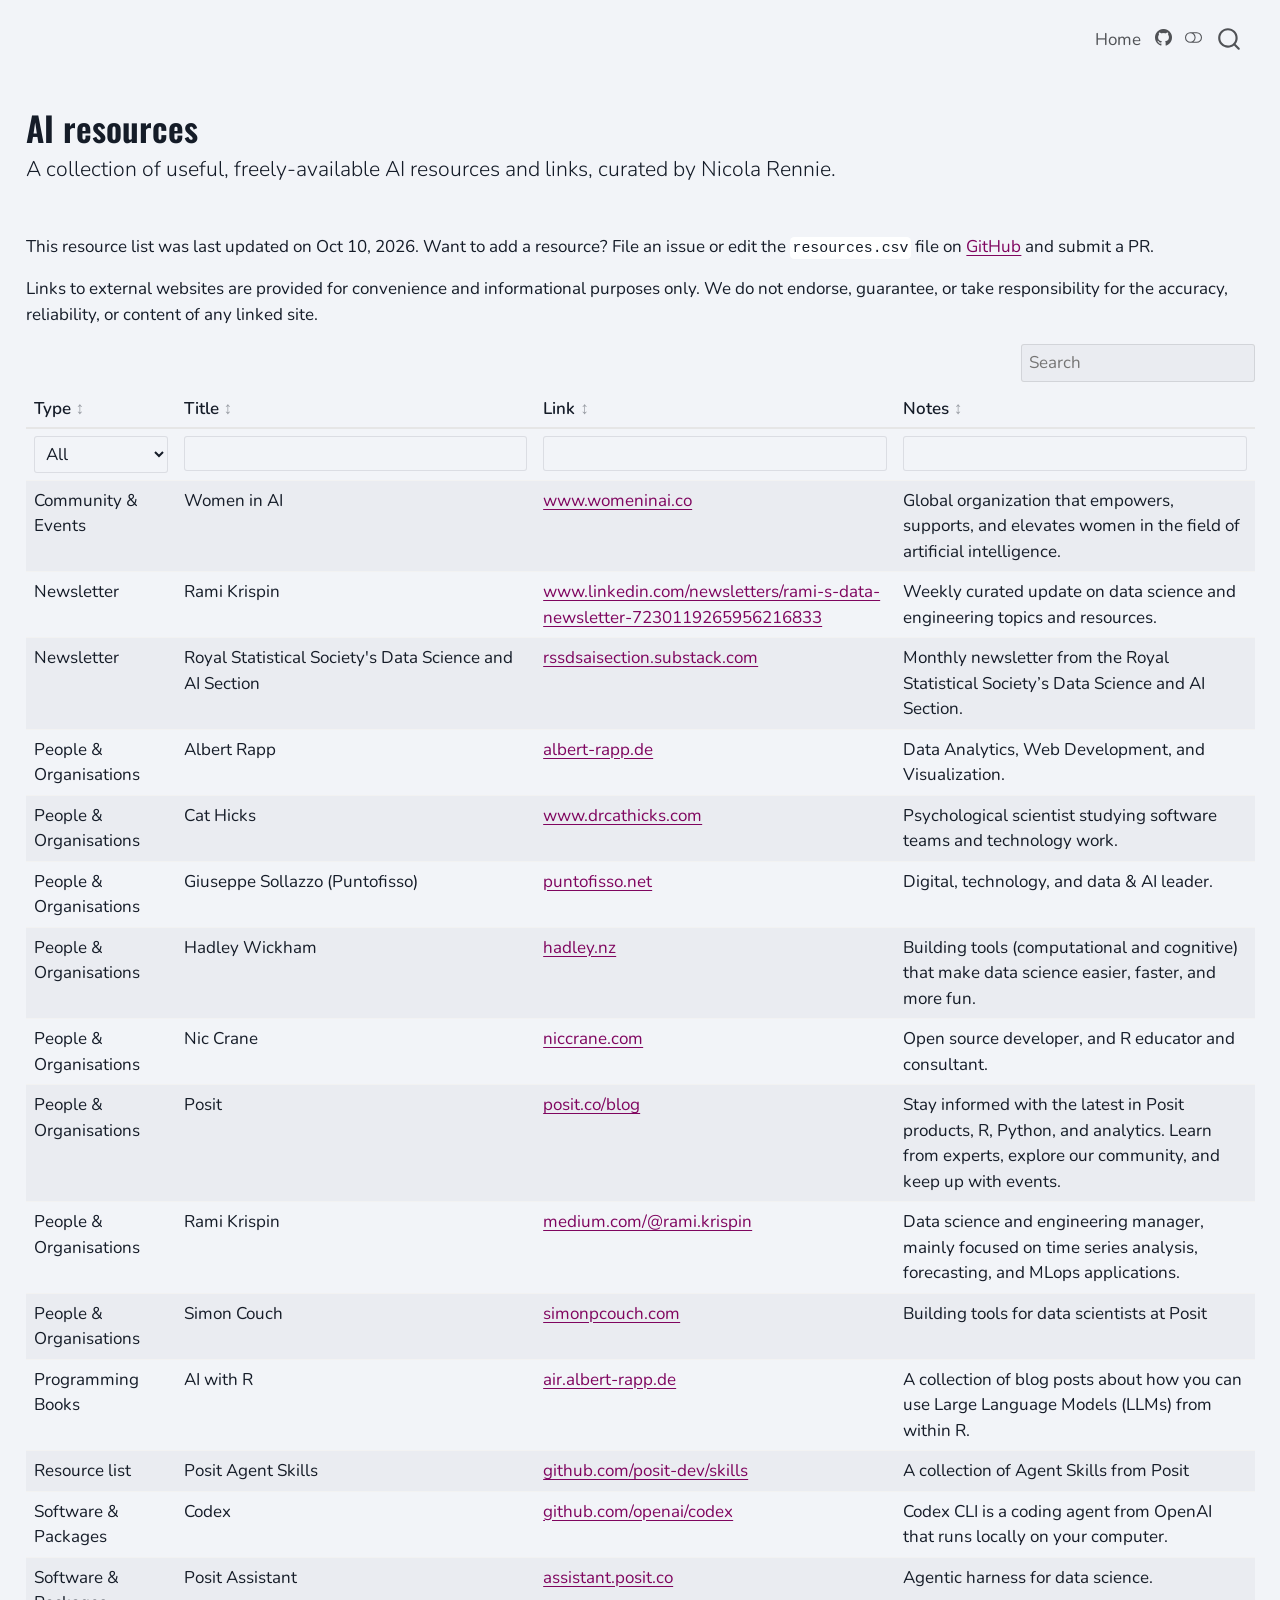
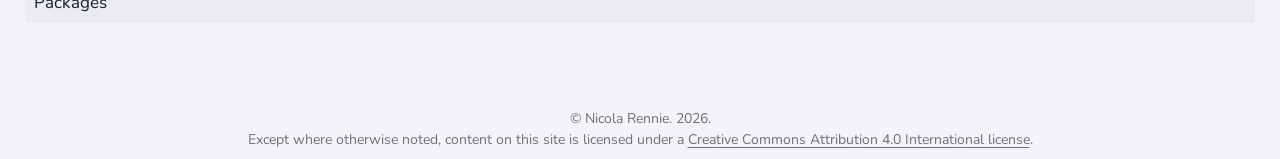
==== ai/index.html @ 74e131bb "Built site for gh-pages" ====
<!DOCTYPE html>
<html xmlns="http://www.w3.org/1999/xhtml" lang="en" xml:lang="en"><head>

<meta charset="utf-8">
<meta name="generator" content="quarto-1.10.19">

<meta name="viewport" content="width=device-width, initial-scale=1.0, user-scalable=yes">

<meta name="description" content="A collection of useful, freely-available AI resources and links.">

<title>AI resources</title>
<style>
/* Default styles provided by pandoc.
** See https://pandoc.org/MANUAL.html#variables-for-html for config info.
*/
span.smallcaps{font-variant: small-caps;}
div.columns{display: flex; gap: 1.5em;}
div.column{flex: auto;}
@media screen {
div.columns{gap: min(4vw, 1.5em);}
div.column{overflow-x: auto;}
}
div.hanging-indent{margin-left: 1.5em; text-indent: -1.5em;}
ul.task-list{list-style: none;}
ul.task-list li input[type="checkbox"] {
  width: 0.8em;
  margin: 0 0.8em 0.2em -1em; /* quarto-specific, see https://github.com/quarto-dev/quarto-cli/issues/4556 */ 
  vertical-align: middle;
}
</style>


<script src="../site_libs/quarto-nav/quarto-nav.js"></script>
<script src="../site_libs/quarto-nav/headroom.min.js"></script>
<script src="../site_libs/clipboard/clipboard.min.js"></script>
<script src="../site_libs/quarto-search/autocomplete.umd.js"></script>
<script src="../site_libs/quarto-search/fuse.min.js"></script>
<script src="../site_libs/quarto-search/quarto-search.js"></script>
<meta name="quarto:offset" content="../">
<link href="../assets/img/favicon.ico" rel="icon">
<script src="../site_libs/quarto-html/quarto.js" type="module"></script>
<script src="../site_libs/quarto-html/tabsets/tabsets.js" type="module"></script>
<script src="../site_libs/quarto-html/popper.min.js"></script>
<script src="../site_libs/quarto-html/tippy.umd.min.js"></script>
<script src="../site_libs/quarto-html/anchor.min.js"></script>
<link href="../site_libs/quarto-html/tippy.css" rel="stylesheet">
<link href="../site_libs/quarto-html/quarto-syntax-highlighting-bf27225e3a48a9273f3daa8f8e829971.css" rel="stylesheet" class="quarto-color-scheme" id="quarto-text-highlighting-styles">
<link href="../site_libs/quarto-html/quarto-syntax-highlighting-dark-b626d73c4c936ccc3cb08be7d45d1df6.css" rel="stylesheet" class="quarto-color-scheme quarto-color-alternate" id="quarto-text-highlighting-styles">
<link href="../site_libs/quarto-html/quarto-syntax-highlighting-bf27225e3a48a9273f3daa8f8e829971.css" rel="stylesheet" class="quarto-color-scheme-extra" id="quarto-text-highlighting-styles">
<script src="../site_libs/bootstrap/bootstrap.min.js"></script>
<link href="../site_libs/bootstrap/bootstrap-icons.css" rel="stylesheet">
<link href="../site_libs/bootstrap/bootstrap-02ac31db5b2493cf00101c3325f58bcb.min.css" rel="stylesheet" append-hash="true" class="quarto-color-scheme" id="quarto-bootstrap" data-mode="light">
<link href="../site_libs/bootstrap/bootstrap-dark-7b42b979fa57d0c491d8c0341bf01933.min.css" rel="stylesheet" append-hash="true" class="quarto-color-scheme quarto-color-alternate" id="quarto-bootstrap" data-mode="dark">
<link href="../site_libs/bootstrap/bootstrap-02ac31db5b2493cf00101c3325f58bcb.min.css" rel="stylesheet" append-hash="true" class="quarto-color-scheme-extra" id="quarto-bootstrap" data-mode="light">
<script id="quarto-search-options" type="application/json">{
  "location": "navbar",
  "copy-button": false,
  "collapse-after": 3,
  "panel-placement": "end",
  "type": "overlay",
  "limit": 50,
  "keyboard-shortcut": [
    "f",
    "/",
    "s"
  ],
  "show-item-context": false,
  "language": {
    "search-no-results-text": "No results",
    "search-matching-documents-text": "matching documents",
    "search-copy-link-title": "Copy link to search",
    "search-hide-matches-text": "Hide additional matches",
    "search-more-match-text": "more match in this document",
    "search-more-matches-text": "more matches in this document",
    "search-clear-button-title": "Clear",
    "search-text-placeholder": "",
    "search-detached-cancel-button-title": "Cancel",
    "search-submit-button-title": "Submit",
    "search-label": "Search"
  }
}</script>
<script src="../site_libs/core-js-2.5.3/shim.min.js"></script>
<script src="../site_libs/react-18.2.0/react.min.js"></script>
<script src="../site_libs/react-18.2.0/react-dom.min.js"></script>
<script src="../site_libs/reactwidget-2.0.0/react-tools.js"></script>
<link href="../site_libs/htmltools-fill-0.5.9/fill.css" rel="stylesheet">
<script src="../site_libs/htmlwidgets-1.6.4/htmlwidgets.js"></script>
<link href="../site_libs/reactable-0.4.5/reactable.css" rel="stylesheet">
<script src="../site_libs/reactable-binding-0.4.5/reactable.js"></script>


<meta property="og:title" content="AI resources">
<meta property="og:description" content="A collection of useful, freely-available AI resources and links.">
<meta property="og:image" content="https://nrennie.github.io/resources/ai/featured.png">
<meta property="og:image:height" content="1200">
<meta property="og:image:width" content="1200">
<meta name="twitter:title" content="AI resources">
<meta name="twitter:description" content="A collection of useful, freely-available AI resources and links.">
<meta name="twitter:image" content="https://nrennie.github.io/resources/ai/featured.png">
<meta name="twitter:image-height" content="1200">
<meta name="twitter:image-width" content="1200">
<meta name="twitter:card" content="summary_large_image">
</head>

<body class="floating nav-fixed quarto-light"><script id="quarto-html-before-body" type="application/javascript">
    const toggleBodyColorMode = (bsSheetEl) => {
      const mode = bsSheetEl.getAttribute("data-mode");
      const bodyEl = window.document.querySelector("body");
      if (mode === "dark") {
        bodyEl.classList.add("quarto-dark");
        bodyEl.classList.remove("quarto-light");
      } else {
        bodyEl.classList.add("quarto-light");
        bodyEl.classList.remove("quarto-dark");
      }
    }
    const toggleBodyColorPrimary = () => {
      const bsSheetEl = window.document.querySelector("link#quarto-bootstrap:not([rel=disabled-stylesheet])");
      if (bsSheetEl) {
        toggleBodyColorMode(bsSheetEl);
      }
    }
    const setColorSchemeToggle = (alternate) => {
      const toggles = window.document.querySelectorAll('.quarto-color-scheme-toggle');
      for (let i=0; i < toggles.length; i++) {
        const toggle = toggles[i];
        if (toggle) {
          if (alternate) {
            toggle.classList.add("alternate");
          } else {
            toggle.classList.remove("alternate");
          }
        }
      }
    };
    const toggleColorMode = (alternate) => {
      // Switch the stylesheets
      const primaryStylesheets = window.document.querySelectorAll('link.quarto-color-scheme:not(.quarto-color-alternate)');
      const alternateStylesheets = window.document.querySelectorAll('link.quarto-color-scheme.quarto-color-alternate');
      manageTransitions('#quarto-margin-sidebar .nav-link', false);
      if (alternate) {
        // note: dark is layered on light, we don't disable primary!
        enableStylesheet(alternateStylesheets);
        for (const sheetNode of alternateStylesheets) {
          if (sheetNode.id === "quarto-bootstrap") {
            toggleBodyColorMode(sheetNode);
          }
        }
      } else {
        disableStylesheet(alternateStylesheets);
        enableStylesheet(primaryStylesheets)
        toggleBodyColorPrimary();
      }
      manageTransitions('#quarto-margin-sidebar .nav-link', true);
      // Switch the toggles
      setColorSchemeToggle(alternate)
      // Hack to workaround the fact that safari doesn't
      // properly recolor the scrollbar when toggling (#1455)
      if (navigator.userAgent.indexOf('Safari') > 0 && navigator.userAgent.indexOf('Chrome') == -1) {
        manageTransitions("body", false);
        window.scrollTo(0, 1);
        setTimeout(() => {
          window.scrollTo(0, 0);
          manageTransitions("body", true);
        }, 40);
      }
    }
    const disableStylesheet = (stylesheets) => {
      for (let i=0; i < stylesheets.length; i++) {
        const stylesheet = stylesheets[i];
        stylesheet.rel = 'disabled-stylesheet';
      }
    }
    const enableStylesheet = (stylesheets) => {
      for (let i=0; i < stylesheets.length; i++) {
        const stylesheet = stylesheets[i];
        if(stylesheet.rel !== 'stylesheet') { // for Chrome, which will still FOUC without this check
          stylesheet.rel = 'stylesheet';
        }
      }
    }
    const manageTransitions = (selector, allowTransitions) => {
      const els = window.document.querySelectorAll(selector);
      for (let i=0; i < els.length; i++) {
        const el = els[i];
        if (allowTransitions) {
          el.classList.remove('notransition');
        } else {
          el.classList.add('notransition');
        }
      }
    }
    const isFileUrl = () => {
      return window.location.protocol === 'file:';
    }
    const hasAlternateSentinel = () => {
      let styleSentinel = getColorSchemeSentinel();
      if (styleSentinel !== null) {
        return styleSentinel === "alternate";
      } else {
        return false;
      }
    }
    const setStyleSentinel = (alternate) => {
      const value = alternate ? "alternate" : "default";
      if (!isFileUrl()) {
        window.localStorage.setItem("quarto-color-scheme", value);
      } else {
        localAlternateSentinel = value;
      }
    }
    const getColorSchemeSentinel = () => {
      if (!isFileUrl()) {
        const storageValue = window.localStorage.getItem("quarto-color-scheme");
        return storageValue != null ? storageValue : localAlternateSentinel;
      } else {
        return localAlternateSentinel;
      }
    }
    const toggleGiscusIfUsed = (isAlternate, darkModeDefault) => {
      const baseTheme = document.querySelector('#giscus-base-theme')?.value ?? 'light';
      const alternateTheme = document.querySelector('#giscus-alt-theme')?.value ?? 'dark';
      let newTheme = '';
      if(authorPrefersDark) {
        newTheme = isAlternate ? baseTheme : alternateTheme;
      } else {
        newTheme = isAlternate ? alternateTheme : baseTheme;
      }
      const changeGiscusTheme = () => {
        // From: https://github.com/giscus/giscus/issues/336
        const sendMessage = (message) => {
          const iframe = document.querySelector('iframe.giscus-frame');
          if (!iframe) return;
          iframe.contentWindow.postMessage({ giscus: message }, 'https://giscus.app');
        }
        sendMessage({
          setConfig: {
            theme: newTheme
          }
        });
      }
      const isGiscussLoaded = window.document.querySelector('iframe.giscus-frame') !== null;
      if (isGiscussLoaded) {
        changeGiscusTheme();
      }
    };
    const authorPrefersDark = false;
    const darkModeDefault = authorPrefersDark;
      document.querySelector('link#quarto-text-highlighting-styles.quarto-color-scheme-extra').rel = 'disabled-stylesheet';
      document.querySelector('link#quarto-bootstrap.quarto-color-scheme-extra').rel = 'disabled-stylesheet';
    let localAlternateSentinel = darkModeDefault ? 'alternate' : 'default';
    // Dark / light mode switch
    window.quartoToggleColorScheme = () => {
      // Read the current dark / light value
      let toAlternate = !hasAlternateSentinel();
      toggleColorMode(toAlternate);
      setStyleSentinel(toAlternate);
      toggleGiscusIfUsed(toAlternate, darkModeDefault);
      window.dispatchEvent(new Event('resize'));
    };
    // Switch to dark mode if need be
    if (hasAlternateSentinel()) {
      toggleColorMode(true);
    } else {
      toggleColorMode(false);
    }
  </script>

<div id="quarto-search-results"></div>
  <header id="quarto-header" class="headroom fixed-top">
    <nav class="navbar navbar-expand-lg " data-bs-theme="dark">
      <div class="navbar-container container-fluid">
            <div id="quarto-search" class="" title="Search"></div>
          <button class="navbar-toggler" type="button" data-bs-toggle="collapse" data-bs-target="#navbarCollapse" aria-controls="navbarCollapse" role="menu" aria-expanded="false" aria-label="Toggle navigation" onclick="if (window.quartoToggleHeadroom) { window.quartoToggleHeadroom(); }">
  <span class="navbar-toggler-icon"></span>
</button>
          <div class="collapse navbar-collapse" id="navbarCollapse">
            <ul class="navbar-nav navbar-nav-scroll ms-auto">
  <li class="nav-item">
    <a class="nav-link" href="../index.html"> 
<span class="menu-text">Home</span></a>
  </li>  
</ul>
          </div> <!-- /navcollapse -->
            <div class="quarto-navbar-tools">
    <a href="https://github.com/nrennie/resources" title="" class="quarto-navigation-tool px-1" aria-label=""><i class="bi bi-github"></i></a>
  <a href="" class="quarto-color-scheme-toggle quarto-navigation-tool  px-1" onclick="window.quartoToggleColorScheme(); return false;" title="Toggle dark mode"><i class="bi"></i></a>
</div>
      </div> <!-- /container-fluid -->
    </nav>
</header>
<!-- content -->
<div id="quarto-content" class="quarto-container page-columns page-rows-contents page-layout-full page-navbar">
<!-- sidebar -->
  
<div id="quarto-sidebar-glass" class="quarto-sidebar-collapse-item" data-bs-toggle="collapse" data-bs-target=".quarto-sidebar-collapse-item"></div>
<!-- margin-sidebar -->
    <div id="quarto-margin-sidebar" class="sidebar margin-sidebar zindex-bottom">
    </div>
<!-- main -->
<main class="content column-page" id="quarto-document-content">


<header id="title-block-header" class="quarto-title-block default">
<div class="quarto-title">
<h1 class="title">AI resources</h1>
<p class="subtitle lead">A collection of useful, freely-available AI resources and links, curated by Nicola Rennie.</p>
</div>

<div>
  <div class="description">
    A collection of useful, freely-available AI resources and links.
  </div>
</div>


<div class="quarto-title-meta column-page">

    
  
    
  </div>
  


</header>


<p>This resource list was last updated on Oct 10, 2026. Want to add a resource? File an issue or edit the <code>resources.csv</code> file on <a href="https://github.com/nrennie/resources">GitHub</a> and submit a PR.</p>
<p>Links to external websites are provided for convenience and informational purposes only. We do not endorse, guarantee, or take responsibility for the accuracy, reliability, or content of any linked site.</p>
<div class="cell">
<div class="cell-output-display">
<div class="reactable html-widget html-fill-item" id="resources-tbl" style="width:auto;height:auto;"></div>
<script type="application/json" data-for="resources-tbl">{"x":{"tag":{"name":"Reactable","attribs":{"data":{"Type":["Community & Events","Newsletter","Newsletter","People & Organisations","People & Organisations","People & Organisations","People & Organisations","People & Organisations","People & Organisations","People & Organisations","People & Organisations","Programming Books","Resource list","Software & Packages","Software & Packages"],"Title":["Women in AI","Rami Krispin","Royal Statistical Society's Data Science and AI Section","Albert Rapp","Cat Hicks","Giuseppe Sollazzo (Puntofisso)","Hadley Wickham","Nic Crane","Posit","Rami Krispin","Simon Couch","AI with R","Posit Agent Skills","Codex","Posit Assistant"],"Link":["<a href='https://www.womeninai.co/' target = '_blank'>www.womeninai.co<\/a>","<a href='https://www.linkedin.com/newsletters/rami-s-data-newsletter-7230119265956216833/' target = '_blank'>www.linkedin.com/newsletters/rami-s-data-newsletter-7230119265956216833<\/a>","<a href='https://rssdsaisection.substack.com/' target = '_blank'>rssdsaisection.substack.com<\/a>","<a href='https://albert-rapp.de/' target = '_blank'>albert-rapp.de<\/a>","<a href='https://www.drcathicks.com/' target = '_blank'>www.drcathicks.com<\/a>","<a href='https://puntofisso.net/' target = '_blank'>puntofisso.net<\/a>","<a href='https://hadley.nz/' target = '_blank'>hadley.nz<\/a>","<a href='https://niccrane.com/' target = '_blank'>niccrane.com<\/a>","<a href='https://posit.co/blog/' target = '_blank'>posit.co/blog<\/a>","<a href='https://medium.com/@rami.krispin' target = '_blank'>medium.com/@rami.krispin<\/a>","<a href='https://simonpcouch.com' target = '_blank'>simonpcouch.com<\/a>","<a href='https://air.albert-rapp.de/' target = '_blank'>air.albert-rapp.de<\/a>","<a href='https://github.com/posit-dev/skills' target = '_blank'>github.com/posit-dev/skills<\/a>","<a href='https://github.com/openai/codex' target = '_blank'>github.com/openai/codex<\/a>","<a href='https://assistant.posit.co/' target = '_blank'>assistant.posit.co<\/a>"],"Notes":["Global organization that empowers, supports, and elevates women in the field of artificial intelligence.","Weekly curated update on data science and engineering topics and resources.","Monthly newsletter from the Royal Statistical Society’s Data Science and AI Section.","Data Analytics, Web Development, and Visualization.","Psychological scientist studying software teams and technology work.","Digital, technology, and data & AI leader.","Building tools (computational and cognitive) that make data science easier, faster, and more fun.","Open source developer, and R educator and consultant.","Stay informed with the latest in Posit products, R, Python, and analytics. Learn from experts, explore our community, and keep up with events.","Data science and engineering manager, mainly focused on time series analysis, forecasting, and MLops applications.","Building tools for data scientists at Posit","A collection of blog posts about how you can use Large Language Models (LLMs) from within R.","A collection of Agent Skills from Posit","Codex CLI is a coding agent from OpenAI that runs locally on your computer.","Agentic harness for data science."]},"columns":[{"id":"Type","name":"Type","type":"character","filterInput":{"name":"select","attribs":{"onChange":"function(_e){(function(event){Reactable.setFilter(\n  'resources-tbl',\n  'Type',\n  event.target.value\n)}).apply(event.target,[_e])}"},"children":[{"name":"option","attribs":{"value":""},"children":["All"]},{"name":"option","attribs":{},"children":["Community & Events"]},{"name":"option","attribs":{},"children":["Newsletter"]},{"name":"option","attribs":{},"children":["People & Organisations"]},{"name":"option","attribs":{},"children":["Programming Books"]},{"name":"option","attribs":{},"children":["Resource list"]},{"name":"option","attribs":{},"children":["Software & Packages"]}]},"maxWidth":150},{"id":"Title","name":"Title","type":"character"},{"id":"Link","name":"Link","type":["glue","character"],"html":true},{"id":"Notes","name":"Notes","type":"character","maxWidth":400}],"filterable":true,"searchable":true,"pagination":false,"striped":true,"showSortable":true,"elementId":"resources-tbl","dataKey":"de6b2c03b8f833c67a69fad011bce30c"},"children":[]},"class":"reactR_markup"},"evals":["tag.attribs.columns.0.filterInput.attribs.onChange"],"jsHooks":[]}</script>
</div>
</div>



</main> <!-- /main -->
<script id="quarto-html-after-body" type="application/javascript">
  window.document.addEventListener("DOMContentLoaded", function (event) {
    // Ensure there is a toggle, if there isn't float one in the top right
    if (window.document.querySelector('.quarto-color-scheme-toggle') === null) {
      const a = window.document.createElement('a');
      a.classList.add('top-right');
      a.classList.add('quarto-color-scheme-toggle');
      a.href = "";
      a.onclick = function() { try { window.quartoToggleColorScheme(); } catch {} return false; };
      const i = window.document.createElement("i");
      i.classList.add('bi');
      a.appendChild(i);
      window.document.body.appendChild(a);
    }
    setColorSchemeToggle(hasAlternateSentinel())
    const icon = "";
    const anchorJS = new window.AnchorJS();
    anchorJS.options = {
      placement: 'right',
      icon: icon
    };
    anchorJS.add('.anchored');
    const isCodeAnnotation = (el) => {
      for (const clz of el.classList) {
        if (clz.startsWith('code-annotation-')) {                     
          return true;
        }
      }
      return false;
    }
    const onCopySuccess = function(e) {
      // button target
      const button = e.trigger;
      // don't keep focus
      button.blur();
      // flash "checked"
      button.classList.add('code-copy-button-checked');
      var currentTitle = button.getAttribute("title");
      button.setAttribute("title", "Copied!");
      let tooltip;
      if (window.bootstrap) {
        button.setAttribute("data-bs-toggle", "tooltip");
        button.setAttribute("data-bs-placement", "left");
        button.setAttribute("data-bs-title", "Copied!");
        tooltip = new bootstrap.Tooltip(button, 
          { trigger: "manual", 
            customClass: "code-copy-button-tooltip",
            offset: [0, -8]});
        tooltip.show();    
      }
      setTimeout(function() {
        if (tooltip) {
          tooltip.hide();
          button.removeAttribute("data-bs-title");
          button.removeAttribute("data-bs-toggle");
          button.removeAttribute("data-bs-placement");
        }
        button.setAttribute("title", currentTitle);
        button.classList.remove('code-copy-button-checked');
      }, 1000);
      // clear code selection
      e.clearSelection();
    }
    const getTextToCopy = function(trigger) {
      const outerScaffold = trigger.parentElement.cloneNode(true);
      const codeEl = outerScaffold.querySelector('code');
      for (const childEl of codeEl.children) {
        if (isCodeAnnotation(childEl)) {
          childEl.remove();
        }
      }
      return codeEl.innerText;
    }
    const clipboard = new window.ClipboardJS('.code-copy-button:not([data-in-quarto-modal])', {
      text: getTextToCopy
    });
    clipboard.on('success', onCopySuccess);
    if (window.document.getElementById('quarto-embedded-source-code-modal')) {
      const clipboardModal = new window.ClipboardJS('.code-copy-button[data-in-quarto-modal]', {
        text: getTextToCopy,
        container: window.document.getElementById('quarto-embedded-source-code-modal')
      });
      clipboardModal.on('success', onCopySuccess);
    }
      var localhostRegex = new RegExp(/^(?:http|https):\/\/localhost\:?[0-9]*\//);
      var mailtoRegex = new RegExp(/^mailto:/);
        var filterRegex = new RegExp("https:\/\/nrennie\.github\.io\/resources\/");
      var isInternal = (href) => {
          return filterRegex.test(href) || localhostRegex.test(href) || mailtoRegex.test(href);
      }
      // Inspect non-navigation links and adorn them if external
     var links = window.document.querySelectorAll('a[href]:not(.nav-link):not(.navbar-brand):not(.toc-action):not(.sidebar-link):not(.sidebar-item-toggle):not(.pagination-link):not(.no-external):not([aria-hidden]):not(.dropdown-item):not(.quarto-navigation-tool):not(.about-link)');
      for (var i=0; i<links.length; i++) {
        const link = links[i];
        if (!isInternal(link.href)) {
          // undo the damage that might have been done by quarto-nav.js in the case of
          // links that we want to consider external
          if (link.dataset.originalHref !== undefined) {
            link.href = link.dataset.originalHref;
          }
        }
      }
    function tippyHover(el, contentFn, onTriggerFn, onUntriggerFn) {
      const config = {
        allowHTML: true,
        maxWidth: 500,
        delay: 100,
        arrow: false,
        appendTo: function(el) {
            return el.parentElement;
        },
        interactive: true,
        interactiveBorder: 10,
        theme: 'quarto',
        placement: 'bottom-start',
      };
      if (contentFn) {
        config.content = contentFn;
      }
      if (onTriggerFn) {
        config.onTrigger = onTriggerFn;
      }
      if (onUntriggerFn) {
        config.onUntrigger = onUntriggerFn;
      }
      window.tippy(el, config); 
    }
    const noterefs = window.document.querySelectorAll('a[role="doc-noteref"]');
    for (var i=0; i<noterefs.length; i++) {
      const ref = noterefs[i];
      tippyHover(ref, function() {
        // use id or data attribute instead here
        let href = ref.getAttribute('data-footnote-href') || ref.getAttribute('href');
        try { href = new URL(href).hash; } catch {}
        const id = href.replace(/^#\/?/, "");
        const note = window.document.getElementById(id);
        if (note) {
          return note.innerHTML;
        } else {
          return "";
        }
      });
    }
    const xrefs = window.document.querySelectorAll('a.quarto-xref');
    const processXRef = (id, note) => {
      // Strip column container classes
      const stripColumnClz = (el) => {
        el.classList.remove("page-full", "page-columns");
        if (el.children) {
          for (const child of el.children) {
            stripColumnClz(child);
          }
        }
      }
      stripColumnClz(note)
      if (id === null || id.startsWith('sec-')) {
        // Special case sections, only their first couple elements
        const container = document.createElement("div");
        if (note.children && note.children.length > 2) {
          container.appendChild(note.children[0].cloneNode(true));
          for (let i = 1; i < note.children.length; i++) {
            const child = note.children[i];
            if (child.tagName === "P" && child.innerText === "") {
              continue;
            } else {
              container.appendChild(child.cloneNode(true));
              break;
            }
          }
          if (window.Quarto?.typesetMath) {
            window.Quarto.typesetMath(container);
          }
          return container.innerHTML
        } else {
          if (window.Quarto?.typesetMath) {
            window.Quarto.typesetMath(note);
          }
          return note.innerHTML;
        }
      } else {
        // Remove any anchor links if they are present
        const anchorLink = note.querySelector('a.anchorjs-link');
        if (anchorLink) {
          anchorLink.remove();
        }
        if (window.Quarto?.typesetMath) {
          window.Quarto.typesetMath(note);
        }
        if (note.classList.contains("callout")) {
          return note.outerHTML;
        } else {
          return note.innerHTML;
        }
      }
    }
    for (var i=0; i<xrefs.length; i++) {
      const xref = xrefs[i];
      tippyHover(xref, undefined, function(instance) {
        instance.disable();
        let url = xref.getAttribute('href');
        let hash = undefined; 
        if (url.startsWith('#')) {
          hash = url;
        } else {
          try { hash = new URL(url).hash; } catch {}
        }
        if (hash) {
          const id = hash.replace(/^#\/?/, "");
          const note = window.document.getElementById(id);
          if (note !== null) {
            try {
              const html = processXRef(id, note.cloneNode(true));
              instance.setContent(html);
            } finally {
              instance.enable();
              instance.show();
            }
          } else {
            // See if we can fetch this
            fetch(url.split('#')[0])
            .then(res => res.text())
            .then(html => {
              const parser = new DOMParser();
              const htmlDoc = parser.parseFromString(html, "text/html");
              const note = htmlDoc.getElementById(id);
              if (note !== null) {
                const html = processXRef(id, note);
                instance.setContent(html);
              } 
            }).finally(() => {
              instance.enable();
              instance.show();
            });
          }
        } else {
          // See if we can fetch a full url (with no hash to target)
          // This is a special case and we should probably do some content thinning / targeting
          fetch(url)
          .then(res => res.text())
          .then(html => {
            const parser = new DOMParser();
            const htmlDoc = parser.parseFromString(html, "text/html");
            const note = htmlDoc.querySelector('main.content');
            if (note !== null) {
              // This should only happen for chapter cross references
              // (since there is no id in the URL)
              // remove the first header
              if (note.children.length > 0 && note.children[0].tagName === "HEADER") {
                note.children[0].remove();
              }
              const html = processXRef(null, note);
              instance.setContent(html);
            } 
          }).finally(() => {
            instance.enable();
            instance.show();
          });
        }
      }, function(instance) {
      });
    }
        let selectedAnnoteEl;
        const selectorForAnnotation = ( cell, annotation) => {
          let cellAttr = 'data-code-cell="' + cell + '"';
          let lineAttr = 'data-code-annotation="' +  annotation + '"';
          const selector = 'span[' + cellAttr + '][' + lineAttr + ']';
          return selector;
        }
        const selectCodeLines = (annoteEl) => {
          const doc = window.document;
          const targetCell = annoteEl.getAttribute("data-target-cell");
          const targetAnnotation = annoteEl.getAttribute("data-target-annotation");
          const annoteSpan = window.document.querySelector(selectorForAnnotation(targetCell, targetAnnotation));
          const lines = annoteSpan.getAttribute("data-code-lines").split(",");
          const lineIds = lines.map((line) => {
            return targetCell + "-" + line;
          })
          let top = null;
          let height = null;
          let parent = null;
          if (lineIds.length > 0) {
              //compute the position of the single el (top and bottom and make a div)
              const el = window.document.getElementById(lineIds[0]);
              top = el.offsetTop;
              height = el.offsetHeight;
              parent = el.parentElement.parentElement;
            if (lineIds.length > 1) {
              const lastEl = window.document.getElementById(lineIds[lineIds.length - 1]);
              const bottom = lastEl.offsetTop + lastEl.offsetHeight;
              height = bottom - top;
            }
            if (top !== null && height !== null && parent !== null) {
              // cook up a div (if necessary) and position it 
              let div = window.document.getElementById("code-annotation-line-highlight");
              if (div === null) {
                div = window.document.createElement("div");
                div.setAttribute("id", "code-annotation-line-highlight");
                div.style.position = 'absolute';
                parent.appendChild(div);
              }
              div.style.top = top - 2 + "px";
              div.style.height = height + 4 + "px";
              div.style.left = 0;
              let gutterDiv = window.document.getElementById("code-annotation-line-highlight-gutter");
              if (gutterDiv === null) {
                gutterDiv = window.document.createElement("div");
                gutterDiv.setAttribute("id", "code-annotation-line-highlight-gutter");
                gutterDiv.style.position = 'absolute';
                const codeCell = window.document.getElementById(targetCell);
                const gutter = codeCell.querySelector('.code-annotation-gutter');
                gutter.appendChild(gutterDiv);
              }
              gutterDiv.style.top = top - 2 + "px";
              gutterDiv.style.height = height + 4 + "px";
            }
            selectedAnnoteEl = annoteEl;
          }
        };
        const unselectCodeLines = () => {
          const elementsIds = ["code-annotation-line-highlight", "code-annotation-line-highlight-gutter"];
          elementsIds.forEach((elId) => {
            const div = window.document.getElementById(elId);
            if (div) {
              div.remove();
            }
          });
          selectedAnnoteEl = undefined;
        };
          // Handle positioning of the toggle
      window.addEventListener(
        "resize",
        throttle(() => {
          elRect = undefined;
          if (selectedAnnoteEl) {
            selectCodeLines(selectedAnnoteEl);
          }
        }, 10)
      );
      function throttle(fn, ms) {
      let throttle = false;
      let timer;
        return (...args) => {
          if(!throttle) { // first call gets through
              fn.apply(this, args);
              throttle = true;
          } else { // all the others get throttled
              if(timer) clearTimeout(timer); // cancel #2
              timer = setTimeout(() => {
                fn.apply(this, args);
                timer = throttle = false;
              }, ms);
          }
        };
      }
        // Attach click handler to the DT
        const annoteDls = window.document.querySelectorAll('dt[data-target-cell]');
        for (const annoteDlNode of annoteDls) {
          annoteDlNode.addEventListener('click', (event) => {
            const clickedEl = event.target;
            if (clickedEl !== selectedAnnoteEl) {
              unselectCodeLines();
              const activeEl = window.document.querySelector('dt[data-target-cell].code-annotation-active');
              if (activeEl) {
                activeEl.classList.remove('code-annotation-active');
              }
              selectCodeLines(clickedEl);
              clickedEl.classList.add('code-annotation-active');
            } else {
              // Unselect the line
              unselectCodeLines();
              clickedEl.classList.remove('code-annotation-active');
            }
          });
        }
    const findCites = (el) => {
      const parentEl = el.parentElement;
      if (parentEl) {
        const cites = parentEl.dataset.cites;
        if (cites) {
          return {
            el,
            cites: cites.split(' ')
          };
        } else {
          return findCites(el.parentElement)
        }
      } else {
        return undefined;
      }
    };
    var bibliorefs = window.document.querySelectorAll('a[role="doc-biblioref"]');
    for (var i=0; i<bibliorefs.length; i++) {
      const ref = bibliorefs[i];
      const citeInfo = findCites(ref);
      if (citeInfo) {
        tippyHover(citeInfo.el, function() {
          var popup = window.document.createElement('div');
          citeInfo.cites.forEach(function(cite) {
            var citeDiv = window.document.createElement('div');
            citeDiv.classList.add('hanging-indent');
            citeDiv.classList.add('csl-entry');
            var biblioDiv = window.document.getElementById('ref-' + cite);
            if (biblioDiv) {
              citeDiv.innerHTML = biblioDiv.innerHTML;
            }
            popup.appendChild(citeDiv);
          });
          return popup.innerHTML;
        });
      }
    }
  });
  </script>
</div> <!-- /content -->
<footer class="footer">
  <div class="nav-footer">
    <div class="nav-footer-left">
      &nbsp;
    </div>   
    <div class="nav-footer-center">
<p>© Nicola Rennie. 2026.<br>Except where otherwise noted, content on this site is licensed under a <a href="https://creativecommons.org/licenses/by/4.0/">Creative Commons Attribution 4.0 International license</a>.</p>
</div>
    <div class="nav-footer-right">
      &nbsp;
    </div>
  </div>
</footer>




</body></html>
---- site_libs/quarto-html/tippy.css ----
.tippy-box[data-animation=fade][data-state=hidden]{opacity:0}[data-tippy-root]{max-width:calc(100vw - 10px)}.tippy-box{position:relative;background-color:#333;color:#fff;border-radius:4px;font-size:14px;line-height:1.4;white-space:normal;outline:0;transition-property:transform,visibility,opacity}.tippy-box[data-placement^=top]>.tippy-arrow{bottom:0}.tippy-box[data-placement^=top]>.tippy-arrow:before{bottom:-7px;left:0;border-width:8px 8px 0;border-top-color:initial;transform-origin:center top}.tippy-box[data-placement^=bottom]>.tippy-arrow{top:0}.tippy-box[data-placement^=bottom]>.tippy-arrow:before{top:-7px;left:0;border-width:0 8px 8px;border-bottom-color:initial;transform-origin:center bottom}.tippy-box[data-placement^=left]>.tippy-arrow{right:0}.tippy-box[data-placement^=left]>.tippy-arrow:before{border-width:8px 0 8px 8px;border-left-color:initial;right:-7px;transform-origin:center left}.tippy-box[data-placement^=right]>.tippy-arrow{left:0}.tippy-box[data-placement^=right]>.tippy-arrow:before{left:-7px;border-width:8px 8px 8px 0;border-right-color:initial;transform-origin:center right}.tippy-box[data-inertia][data-state=visible]{transition-timing-function:cubic-bezier(.54,1.5,.38,1.11)}.tippy-arrow{width:16px;height:16px;color:#333}.tippy-arrow:before{content:"";position:absolute;border-color:transparent;border-style:solid}.tippy-content{position:relative;padding:5px 9px;z-index:1}
---- site_libs/quarto-html/quarto-syntax-highlighting-bf27225e3a48a9273f3daa8f8e829971.css ----
/* quarto syntax highlight colors */
:root {
  --quarto-hl-ot-color: #003B4F;
  --quarto-hl-at-color: #657422;
  --quarto-hl-ss-color: #20794D;
  --quarto-hl-an-color: #5E5E5E;
  --quarto-hl-fu-color: #4758AB;
  --quarto-hl-st-color: #20794D;
  --quarto-hl-cf-color: #003B4F;
  --quarto-hl-op-color: #5E5E5E;
  --quarto-hl-er-color: #AD0000;
  --quarto-hl-bn-color: #AD0000;
  --quarto-hl-al-color: #AD0000;
  --quarto-hl-va-color: #111111;
  --quarto-hl-bu-color: inherit;
  --quarto-hl-ex-color: inherit;
  --quarto-hl-pp-color: #AD0000;
  --quarto-hl-in-color: #5E5E5E;
  --quarto-hl-vs-color: #20794D;
  --quarto-hl-wa-color: #5E5E5E;
  --quarto-hl-do-color: #5E5E5E;
  --quarto-hl-im-color: #00769E;
  --quarto-hl-ch-color: #20794D;
  --quarto-hl-dt-color: #AD0000;
  --quarto-hl-fl-color: #AD0000;
  --quarto-hl-co-color: #5E5E5E;
  --quarto-hl-cv-color: #5E5E5E;
  --quarto-hl-cn-color: #8f5902;
  --quarto-hl-sc-color: #5E5E5E;
  --quarto-hl-dv-color: #AD0000;
  --quarto-hl-kw-color: #003B4F;
}

/* other quarto variables */
:root {
  --quarto-font-monospace: SFMono-Regular, Menlo, Monaco, Consolas, "Liberation Mono", "Courier New", monospace;
}

/* syntax highlight based on Pandoc's rules */
pre > code.sourceCode > span {
  color: #003B4F;
}

code.sourceCode > span {
  color: #003B4F;
}

div.sourceCode,
div.sourceCode pre.sourceCode {
  color: #003B4F;
}

/* Normal */
code span {
  color: #003B4F;
}

/* Alert */
code span.al {
  color: #AD0000;
  font-style: inherit;
}

/* Annotation */
code span.an {
  color: #5E5E5E;
  font-style: inherit;
}

/* Attribute */
code span.at {
  color: #657422;
  font-style: inherit;
}

/* BaseN */
code span.bn {
  color: #AD0000;
  font-style: inherit;
}

/* BuiltIn */
code span.bu {
  font-style: inherit;
}

/* ControlFlow */
code span.cf {
  color: #003B4F;
  font-weight: bold;
  font-style: inherit;
}

/* Char */
code span.ch {
  color: #20794D;
  font-style: inherit;
}

/* Constant */
code span.cn {
  color: #8f5902;
  font-style: inherit;
}

/* Comment */
code span.co {
  color: #5E5E5E;
  font-style: inherit;
}

/* CommentVar */
code span.cv {
  color: #5E5E5E;
  font-style: italic;
}

/* Documentation */
code span.do {
  color: #5E5E5E;
  font-style: italic;
}

/* DataType */
code span.dt {
  color: #AD0000;
  font-style: inherit;
}

/* DecVal */
code span.dv {
  color: #AD0000;
  font-style: inherit;
}

/* Error */
code span.er {
  color: #AD0000;
  font-style: inherit;
}

/* Extension */
code span.ex {
  font-style: inherit;
}

/* Float */
code span.fl {
  color: #AD0000;
  font-style: inherit;
}

/* Function */
code span.fu {
  color: #4758AB;
  font-style: inherit;
}

/* Import */
code span.im {
  color: #00769E;
  font-style: inherit;
}

/* Information */
code span.in {
  color: #5E5E5E;
  font-style: inherit;
}

/* Keyword */
code span.kw {
  color: #003B4F;
  font-weight: bold;
  font-style: inherit;
}

/* Operator */
code span.op {
  color: #5E5E5E;
  font-style: inherit;
}

/* Other */
code span.ot {
  color: #003B4F;
  font-style: inherit;
}

/* Preprocessor */
code span.pp {
  color: #AD0000;
  font-style: inherit;
}

/* SpecialChar */
code span.sc {
  color: #5E5E5E;
  font-style: inherit;
}

/* SpecialString */
code span.ss {
  color: #20794D;
  font-style: inherit;
}

/* String */
code span.st {
  color: #20794D;
  font-style: inherit;
}

/* Variable */
code span.va {
  color: #111111;
  font-style: inherit;
}

/* VerbatimString */
code span.vs {
  color: #20794D;
  font-style: inherit;
}

/* Warning */
code span.wa {
  color: #5E5E5E;
  font-style: italic;
}

.prevent-inlining {
  content: "</";
}

/*# sourceMappingURL=8be38f48d34c45af72792cbd699585e7.css.map */
---- site_libs/quarto-html/quarto-syntax-highlighting-dark-b626d73c4c936ccc3cb08be7d45d1df6.css ----
/* quarto syntax highlight colors */
:root {
  --quarto-hl-al-color: #f07178;
  --quarto-hl-an-color: #d4d0ab;
  --quarto-hl-at-color: #00e0e0;
  --quarto-hl-bn-color: #d4d0ab;
  --quarto-hl-bu-color: #abe338;
  --quarto-hl-ch-color: #abe338;
  --quarto-hl-co-color: #f8f8f2;
  --quarto-hl-cv-color: #ffd700;
  --quarto-hl-cn-color: #ffd700;
  --quarto-hl-cf-color: #ffa07a;
  --quarto-hl-dt-color: #ffa07a;
  --quarto-hl-dv-color: #d4d0ab;
  --quarto-hl-do-color: #f8f8f2;
  --quarto-hl-er-color: #f07178;
  --quarto-hl-ex-color: #00e0e0;
  --quarto-hl-fl-color: #d4d0ab;
  --quarto-hl-fu-color: #ffa07a;
  --quarto-hl-im-color: #abe338;
  --quarto-hl-in-color: #d4d0ab;
  --quarto-hl-kw-color: #ffa07a;
  --quarto-hl-op-color: #ffa07a;
  --quarto-hl-ot-color: #00e0e0;
  --quarto-hl-pp-color: #dcc6e0;
  --quarto-hl-re-color: #00e0e0;
  --quarto-hl-sc-color: #abe338;
  --quarto-hl-ss-color: #abe338;
  --quarto-hl-st-color: #abe338;
  --quarto-hl-va-color: #00e0e0;
  --quarto-hl-vs-color: #abe338;
  --quarto-hl-wa-color: #dcc6e0;
}

/* other quarto variables */
:root {
  --quarto-font-monospace: SFMono-Regular, Menlo, Monaco, Consolas, "Liberation Mono", "Courier New", monospace;
}

/* syntax highlight based on Pandoc's rules */
pre > code.sourceCode > span {
  color: #f8f8f2;
}

code.sourceCode > span {
  color: #f8f8f2;
}

div.sourceCode,
div.sourceCode pre.sourceCode {
  color: #f8f8f2;
}

/* Normal */
code span {
  color: #f8f8f2;
}

/* Alert */
code span.al {
  color: #f07178;
}

/* Annotation */
code span.an {
  color: #d4d0ab;
}

/* Attribute */
code span.at {
  color: #00e0e0;
}

/* BaseN */
code span.bn {
  color: #d4d0ab;
}

/* BuiltIn */
code span.bu {
  color: #abe338;
}

/* ControlFlow */
code span.cf {
  font-weight: bold;
  color: #ffa07a;
}

/* Char */
code span.ch {
  color: #abe338;
}

/* Constant */
code span.cn {
  color: #ffd700;
}

/* Comment */
code span.co {
  font-style: italic;
  color: #f8f8f2;
}

/* CommentVar */
code span.cv {
  color: #ffd700;
}

/* Documentation */
code span.do {
  color: #f8f8f2;
}

/* DataType */
code span.dt {
  color: #ffa07a;
}

/* DecVal */
code span.dv {
  color: #d4d0ab;
}

/* Error */
code span.er {
  color: #f07178;
  text-decoration: underline;
}

/* Extension */
code span.ex {
  font-weight: bold;
  color: #00e0e0;
}

/* Float */
code span.fl {
  color: #d4d0ab;
}

/* Function */
code span.fu {
  color: #ffa07a;
}

/* Import */
code span.im {
  color: #abe338;
}

/* Information */
code span.in {
  color: #d4d0ab;
}

/* Keyword */
code span.kw {
  font-weight: bold;
  color: #ffa07a;
}

/* Operator */
code span.op {
  color: #ffa07a;
}

/* Other */
code span.ot {
  color: #00e0e0;
}

/* Preprocessor */
code span.pp {
  color: #dcc6e0;
}

/* RegionMarker */
code span.re {
  background-color: #f8f8f2;
  color: #00e0e0;
}

/* SpecialChar */
code span.sc {
  color: #abe338;
}

/* SpecialString */
code span.ss {
  color: #abe338;
}

/* String */
code span.st {
  color: #abe338;
}

/* Variable */
code span.va {
  color: #00e0e0;
}

/* VerbatimString */
code span.vs {
  color: #abe338;
}

/* Warning */
code span.wa {
  color: #dcc6e0;
}

.prevent-inlining {
  content: "</";
}

/*# sourceMappingURL=a269c63e8167c3ae395728e86feb0848.css.map */
---- site_libs/quarto-html/quarto-syntax-highlighting-bf27225e3a48a9273f3daa8f8e829971.css ----
/* quarto syntax highlight colors */
:root {
  --quarto-hl-ot-color: #003B4F;
  --quarto-hl-at-color: #657422;
  --quarto-hl-ss-color: #20794D;
  --quarto-hl-an-color: #5E5E5E;
  --quarto-hl-fu-color: #4758AB;
  --quarto-hl-st-color: #20794D;
  --quarto-hl-cf-color: #003B4F;
  --quarto-hl-op-color: #5E5E5E;
  --quarto-hl-er-color: #AD0000;
  --quarto-hl-bn-color: #AD0000;
  --quarto-hl-al-color: #AD0000;
  --quarto-hl-va-color: #111111;
  --quarto-hl-bu-color: inherit;
  --quarto-hl-ex-color: inherit;
  --quarto-hl-pp-color: #AD0000;
  --quarto-hl-in-color: #5E5E5E;
  --quarto-hl-vs-color: #20794D;
  --quarto-hl-wa-color: #5E5E5E;
  --quarto-hl-do-color: #5E5E5E;
  --quarto-hl-im-color: #00769E;
  --quarto-hl-ch-color: #20794D;
  --quarto-hl-dt-color: #AD0000;
  --quarto-hl-fl-color: #AD0000;
  --quarto-hl-co-color: #5E5E5E;
  --quarto-hl-cv-color: #5E5E5E;
  --quarto-hl-cn-color: #8f5902;
  --quarto-hl-sc-color: #5E5E5E;
  --quarto-hl-dv-color: #AD0000;
  --quarto-hl-kw-color: #003B4F;
}

/* other quarto variables */
:root {
  --quarto-font-monospace: SFMono-Regular, Menlo, Monaco, Consolas, "Liberation Mono", "Courier New", monospace;
}

/* syntax highlight based on Pandoc's rules */
pre > code.sourceCode > span {
  color: #003B4F;
}

code.sourceCode > span {
  color: #003B4F;
}

div.sourceCode,
div.sourceCode pre.sourceCode {
  color: #003B4F;
}

/* Normal */
code span {
  color: #003B4F;
}

/* Alert */
code span.al {
  color: #AD0000;
  font-style: inherit;
}

/* Annotation */
code span.an {
  color: #5E5E5E;
  font-style: inherit;
}

/* Attribute */
code span.at {
  color: #657422;
  font-style: inherit;
}

/* BaseN */
code span.bn {
  color: #AD0000;
  font-style: inherit;
}

/* BuiltIn */
code span.bu {
  font-style: inherit;
}

/* ControlFlow */
code span.cf {
  color: #003B4F;
  font-weight: bold;
  font-style: inherit;
}

/* Char */
code span.ch {
  color: #20794D;
  font-style: inherit;
}

/* Constant */
code span.cn {
  color: #8f5902;
  font-style: inherit;
}

/* Comment */
code span.co {
  color: #5E5E5E;
  font-style: inherit;
}

/* CommentVar */
code span.cv {
  color: #5E5E5E;
  font-style: italic;
}

/* Documentation */
code span.do {
  color: #5E5E5E;
  font-style: italic;
}

/* DataType */
code span.dt {
  color: #AD0000;
  font-style: inherit;
}

/* DecVal */
code span.dv {
  color: #AD0000;
  font-style: inherit;
}

/* Error */
code span.er {
  color: #AD0000;
  font-style: inherit;
}

/* Extension */
code span.ex {
  font-style: inherit;
}

/* Float */
code span.fl {
  color: #AD0000;
  font-style: inherit;
}

/* Function */
code span.fu {
  color: #4758AB;
  font-style: inherit;
}

/* Import */
code span.im {
  color: #00769E;
  font-style: inherit;
}

/* Information */
code span.in {
  color: #5E5E5E;
  font-style: inherit;
}

/* Keyword */
code span.kw {
  color: #003B4F;
  font-weight: bold;
  font-style: inherit;
}

/* Operator */
code span.op {
  color: #5E5E5E;
  font-style: inherit;
}

/* Other */
code span.ot {
  color: #003B4F;
  font-style: inherit;
}

/* Preprocessor */
code span.pp {
  color: #AD0000;
  font-style: inherit;
}

/* SpecialChar */
code span.sc {
  color: #5E5E5E;
  font-style: inherit;
}

/* SpecialString */
code span.ss {
  color: #20794D;
  font-style: inherit;
}

/* String */
code span.st {
  color: #20794D;
  font-style: inherit;
}

/* Variable */
code span.va {
  color: #111111;
  font-style: inherit;
}

/* VerbatimString */
code span.vs {
  color: #20794D;
  font-style: inherit;
}

/* Warning */
code span.wa {
  color: #5E5E5E;
  font-style: italic;
}

.prevent-inlining {
  content: "</";
}

/*# sourceMappingURL=8be38f48d34c45af72792cbd699585e7.css.map */
---- site_libs/htmltools-fill-0.5.9/fill.css ----
@layer htmltools {
  .html-fill-container {
    display: flex;
    flex-direction: column;
    /* Prevent the container from expanding vertically or horizontally beyond its
    parent's constraints. */
    min-height: 0;
    min-width: 0;
  }
  .html-fill-container > .html-fill-item {
    /* Fill items can grow and shrink freely within
    available vertical space in fillable container */
    flex: 1 1 auto;
    min-height: 0;
    min-width: 0;
  }
  .html-fill-container > :not(.html-fill-item) {
    /* Prevent shrinking or growing of non-fill items */
    flex: 0 0 auto;
  }
}
---- site_libs/reactable-0.4.5/reactable.css ----
.Reactable{-webkit-box-orient:vertical;-webkit-box-direction:normal;display:-webkit-box;display:-ms-flexbox;display:flex;-ms-flex-direction:column;flex-direction:column;position:relative}.Reactable *{-webkit-box-sizing:border-box;box-sizing:border-box}.Reactable .rt-table{-webkit-box-flex:1;-webkit-box-align:stretch;-ms-flex-align:stretch;align-items:stretch;border-collapse:collapse;-ms-flex:auto 1;flex:auto 1;overflow:auto;width:100%}.Reactable .rt-table,.Reactable .rt-thead{-webkit-box-orient:vertical;-webkit-box-direction:normal;display:-webkit-box;display:-ms-flexbox;display:flex;-ms-flex-direction:column;flex-direction:column}.Reactable .rt-thead .rt-td,.Reactable .rt-thead .rt-th{line-height:normal;position:relative}.Reactable .rt-th.rt-th-resizable{overflow:visible}.Reactable .rt-th.rt-th-resizable:last-child{overflow:hidden}.Reactable .rt-tbody{-webkit-box-orient:vertical;-webkit-box-direction:normal;display:-webkit-box;display:-ms-flexbox;display:flex;-ms-flex-direction:column;flex-direction:column;overflow:auto}.rt-td-expandable{cursor:pointer}.Reactable .rt-tr-group{-webkit-box-orient:vertical;-webkit-box-direction:normal;-webkit-box-align:stretch;-ms-flex-align:stretch;align-items:stretch;-ms-flex:1 0 auto;flex:1 0 auto;-ms-flex-direction:column;flex-direction:column}.Reactable .rt-tr,.Reactable .rt-tr-group{-webkit-box-flex:1;display:-webkit-box;display:-ms-flexbox;display:flex}.Reactable .rt-tr{-ms-flex:1 0 auto;flex:1 0 auto}.Reactable .rt-td,.Reactable .rt-th{-webkit-box-flex:1;-ms-flex:1 0 0px;flex:1 0 0;overflow:hidden}.Reactable .rt-resizer{bottom:0;cursor:col-resize;display:inline-block;position:absolute;right:-18px;top:0;width:36px;z-index:10}.Reactable .rt-tfoot{-webkit-box-orient:vertical;-webkit-box-direction:normal;display:-webkit-box;display:-ms-flexbox;display:flex;-ms-flex-direction:column;flex-direction:column}.Reactable .rt-resizing .rt-td,.Reactable .rt-resizing .rt-th{cursor:col-resize;-webkit-transition:none!important;transition:none!important;-webkit-user-select:none;-moz-user-select:none;-ms-user-select:none;user-select:none}
.Reactable{background-color:#fff;height:100%}.rt-inline{display:-webkit-inline-box;display:-ms-inline-flexbox;display:inline-flex}.rt-th{font-weight:600}.rt-td,.rt-th{word-wrap:break-word;display:-webkit-box;display:-ms-flexbox;display:flex;max-width:100%;overflow-wrap:break-word}.rt-td-inner,.rt-th-inner{overflow:hidden;padding:7px 8px;width:100%}.rt-compact .rt-td-inner,.rt-compact .rt-th-inner{padding:4px 6px}.rt-text-content{overflow:hidden}.rt-nowrap .rt-td-inner,.rt-nowrap .rt-text-content,.rt-nowrap .rt-th-inner{text-overflow:ellipsis;white-space:nowrap}.rt-select{-webkit-box-align:center;-ms-flex-align:center;-webkit-box-pack:center;-ms-flex-pack:center;align-items:center;display:-webkit-box;display:-ms-flexbox;display:flex;justify-content:center}input[type=checkbox].rt-select-input,input[type=radio].rt-select-input{display:block;margin:0}.rt-align-left{text-align:left}.rt-align-right{text-align:right}.rt-align-center{text-align:center}.rt-valign-center{-webkit-box-align:center;-ms-flex-align:center;align-items:center}.rt-valign-bottom{-webkit-box-align:end;-ms-flex-align:end;align-items:flex-end}.rt-sticky,.rt-tbody,.rt-tr,.rt-tr-group{background-color:inherit}.rt-sticky{z-index:1}.rt-table{border-color:#e6e6e6;border-width:1px}.rt-bordered .rt-table,.rt-outlined .rt-table{border-style:solid}.Reactable:not(.rt-keyboard-active) .rt-table:focus{outline-style:solid;outline-width:0}.rt-th{border-bottom:2px solid #e6e6e6;border-left-color:rgba(0,0,0,.05);border-left-width:1px}.rt-bordered .rt-th,.rt-outlined .rt-th{border-bottom-width:1px}.rt-td{border-left-color:rgba(0,0,0,.05);border-left-width:1px;border-top:1px solid #f2f2f2}.rt-borderless .rt-td,.rt-tr-group:first-child>.rt-tr:first-child .rt-td{border-top:none}.rt-bordered .rt-td,.rt-bordered .rt-th{border-left-style:solid}.rt-bordered .rt-td:first-child,.rt-bordered .rt-th:first-child{border-left:none}.rt-th-group,.rt-th-group-none{border-bottom-style:none}.rt-th-group:after{background-color:#e6e6e6;bottom:0;content:"";height:1px;left:8px;margin:auto;position:absolute;right:8px;width:100%}.rt-bordered .rt-th-group:after,.rt-outlined .rt-th-group:after{left:0;right:0}.rt-bordered .rt-th-group-none{border-bottom-style:solid}.rt-tr-striped{background-color:rgba(0,0,0,.03)}.rt-tr-striped-sticky{background-color:#f7f7f7}.rt-tr-highlight:hover{background-color:rgba(0,0,0,.05)}.rt-tr-highlight-sticky:hover{background-color:#f2f2f2}.rt-tr-pad{-webkit-user-select:none;-moz-user-select:none;-ms-user-select:none;user-select:none}.Reactable .rt-tbody,.Reactable .rt-tfoot,.Reactable .rt-thead{-ms-flex-negative:0;flex-shrink:0}@supports (position:sticky){.Reactable .rt-table{background:inherit}.Reactable .rt-tbody{overflow:visible}.Reactable .rt-thead{top:0}.Reactable .rt-tfoot,.Reactable .rt-thead{background:inherit;position:sticky;z-index:2}.Reactable .rt-tfoot{bottom:0}}@media screen and (-ms-high-contrast:active),screen and (-ms-high-contrast:none){.Reactable .rt-tbody{-ms-overflow-style:-ms-autohiding-scrollbar;overflow:auto}}.rt-td-filter{border-bottom:1px solid #f2f2f2;border-top:0}.rt-borderless .rt-td-filter{border-bottom:0}.rt-filter{background-color:#fff;border:1px solid rgba(0,0,0,.1);border-radius:3px;color:inherit;font-family:inherit;font-size:inherit;font-weight:400;margin:0;outline-style:solid;outline-width:0;padding:5px 7px;width:100%}.rt-filter:focus{border:1px solid rgba(0,0,0,.25)}.rt-sort-header{display:-webkit-box;display:-ms-flexbox;display:flex}.rt-align-center .rt-sort-header{-webkit-box-pack:center;-ms-flex-pack:center;justify-content:center}.rt-align-right .rt-sort-header{-webkit-box-pack:end;-ms-flex-pack:end;justify-content:flex-end}.rt-th{outline-style:solid;outline-width:0}.rt-th[aria-sort]{cursor:pointer}.rt-th[aria-sort] .rt-sort-left:after{line-height:0;padding-right:5px}.rt-th[aria-sort] .rt-sort-right:after{line-height:0;padding-left:5px}.rt-th[aria-sort=ascending] .rt-sort-left:after,.rt-th[aria-sort=ascending] .rt-sort-right:after{content:"\2191"}.rt-th[aria-sort=descending] .rt-sort-left:after,.rt-th[aria-sort=descending] .rt-sort-right:after{content:"\2193"}.rt-th[aria-sort=none] .rt-sort:after{content:"\2195";opacity:.4}.rt-keyboard-active .rt-th[data-sort-hint=ascending]:focus .rt-sort-left:after,.rt-keyboard-active .rt-th[data-sort-hint=ascending]:focus .rt-sort-right:after{content:"\2191";opacity:.4}.rt-keyboard-active .rt-th[data-sort-hint=descending]:focus .rt-sort-left:after,.rt-keyboard-active .rt-th[data-sort-hint=descending]:focus .rt-sort-right:after{content:"\2193";opacity:.4}.rt-expander-button{background:none;border:none;cursor:pointer;margin:0 2px;padding:0}.rt-expander{color:transparent;display:inline-block;outline-style:solid;outline-width:0;padding:0 8px;position:relative}.rt-expander:after{border-left:5.04px solid transparent;border-right:5.04px solid transparent;border-top:7px solid rgba(0,0,0,.8);content:"";cursor:pointer;height:0;left:50%;position:absolute;top:50%;-webkit-transform:translate(-50%,-50%) rotate(-90deg);transform:translate(-50%,-50%) rotate(-90deg);-webkit-transition:all .3s cubic-bezier(.175,.885,.32,1.275);transition:all .3s cubic-bezier(.175,.885,.32,1.275);width:0}.rt-expander.rt-expander-open:after{-webkit-transform:translate(-50%,-50%) rotate(0);transform:translate(-50%,-50%) rotate(0)}.rt-pagination{-webkit-box-pack:justify;-ms-flex-pack:justify;-webkit-box-align:baseline;-ms-flex-align:baseline;align-items:baseline;border-top:1px solid #f2f2f2;display:-webkit-box;display:-ms-flexbox;display:flex;-ms-flex-wrap:wrap;flex-wrap:wrap;justify-content:space-between;padding:6px 4px}.rt-bordered .rt-pagination,.rt-outlined .rt-pagination{border-top:none}.rt-pagination-info :not(:last-child){margin-right:16px}.rt-page-info{display:inline-block;margin:6px 8px;opacity:.9}.rt-page-size{display:inline-block;margin:0 8px}.rt-page-size-select{margin:0 2px}.rt-page-button,.rt-page-jump,.rt-page-size-select{color:inherit;font-family:inherit;font-size:inherit;line-height:inherit}.rt-page-jump,.rt-page-size-select{background-color:#fff;border:1px solid rgba(0,0,0,.05);border-radius:3px;padding:3px}@supports (-moz-appearance:none){.rt-page-size-select{-moz-appearance:none;background-image:url('data:image/svg+xml;charset=US-ASCII,<svg width="24" height="24" xmlns="http://www.w3.org/2000/svg"><path fill="%23333" d="M24 1.5l-12 21-12-21h24z"/></svg>');background-position:right 6px center;background-repeat:no-repeat;background-size:6px;padding-right:12px}}.rt-page-button{background-color:transparent;border:none;border-radius:3px;cursor:pointer;outline-style:solid;outline-width:0;padding:6px 12px}.rt-page-button::-moz-focus-inner{border-style:none;padding:0}.rt-page-button:disabled{cursor:default;opacity:.6}.rt-page-button:hover{background-color:rgba(0,0,0,.04)}.rt-page-button:active{background-color:rgba(0,0,0,.08)}.rt-keyboard-active .rt-page-button:focus{background-color:rgba(0,0,0,.04)}.rt-page-button:disabled:focus,.rt-page-button:disabled:hover{background-color:transparent}.rt-page-button-current{font-weight:700}.rt-page-ellipsis{margin:0 4px;pointer-events:none}.rt-page-numbers{display:inline-block;margin:0 8px;white-space:nowrap}.rt-page-jump{text-align:center;width:70px}.rt-tbody-no-data{position:relative}.rt-tbody-no-data .rt-td{border-color:transparent}.rt-no-data{display:block;left:50%;line-height:0;position:absolute;top:50%;-webkit-transform:translate(-50%,-50%);transform:translate(-50%,-50%);z-index:1}.rt-search{-ms-flex-item-align:end;align-self:flex-end;background-color:#fff;border:1px solid rgba(0,0,0,.1);border-radius:3px;color:inherit;display:block;font-family:inherit;font-size:inherit;margin:0 0 8px;outline-style:solid;outline-width:0;padding:5px 7px}.rt-search:active,.rt-search:focus{border:1px solid rgba(0,0,0,.25)}
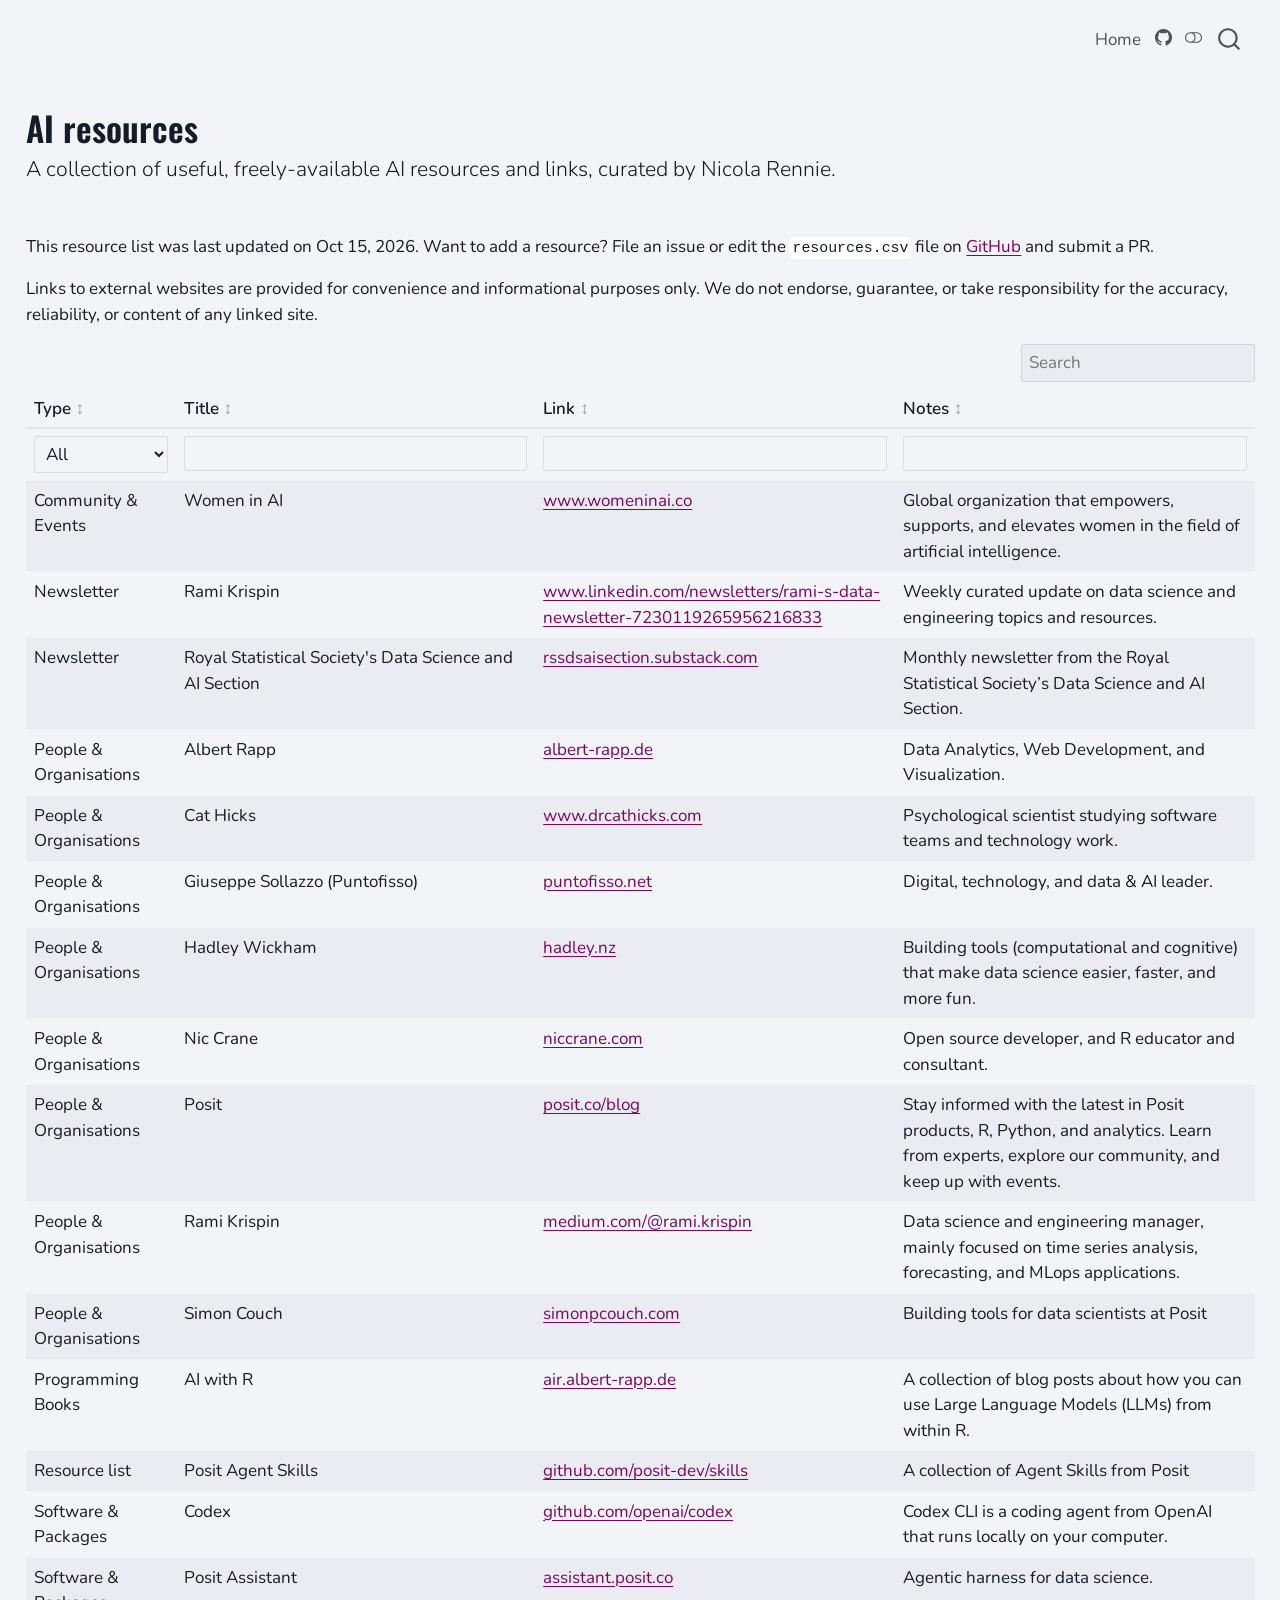
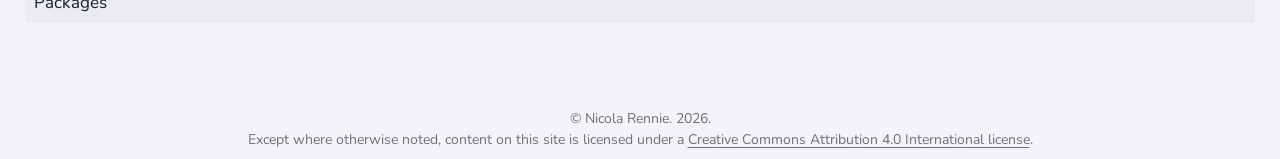
==== commit 62c50616: "Built site for gh-pages" ====
--- a/ai/index.html
+++ b/ai/index.html
@@ -326,7 +326,7 @@
 </header>
 
 
-<p>This resource list was last updated on Oct 10, 2026. Want to add a resource? File an issue or edit the <code>resources.csv</code> file on <a href="https://github.com/nrennie/resources">GitHub</a> and submit a PR.</p>
+<p>This resource list was last updated on Oct 15, 2026. Want to add a resource? File an issue or edit the <code>resources.csv</code> file on <a href="https://github.com/nrennie/resources">GitHub</a> and submit a PR.</p>
 <p>Links to external websites are provided for convenience and informational purposes only. We do not endorse, guarantee, or take responsibility for the accuracy, reliability, or content of any linked site.</p>
 <div class="cell">
 <div class="cell-output-display">
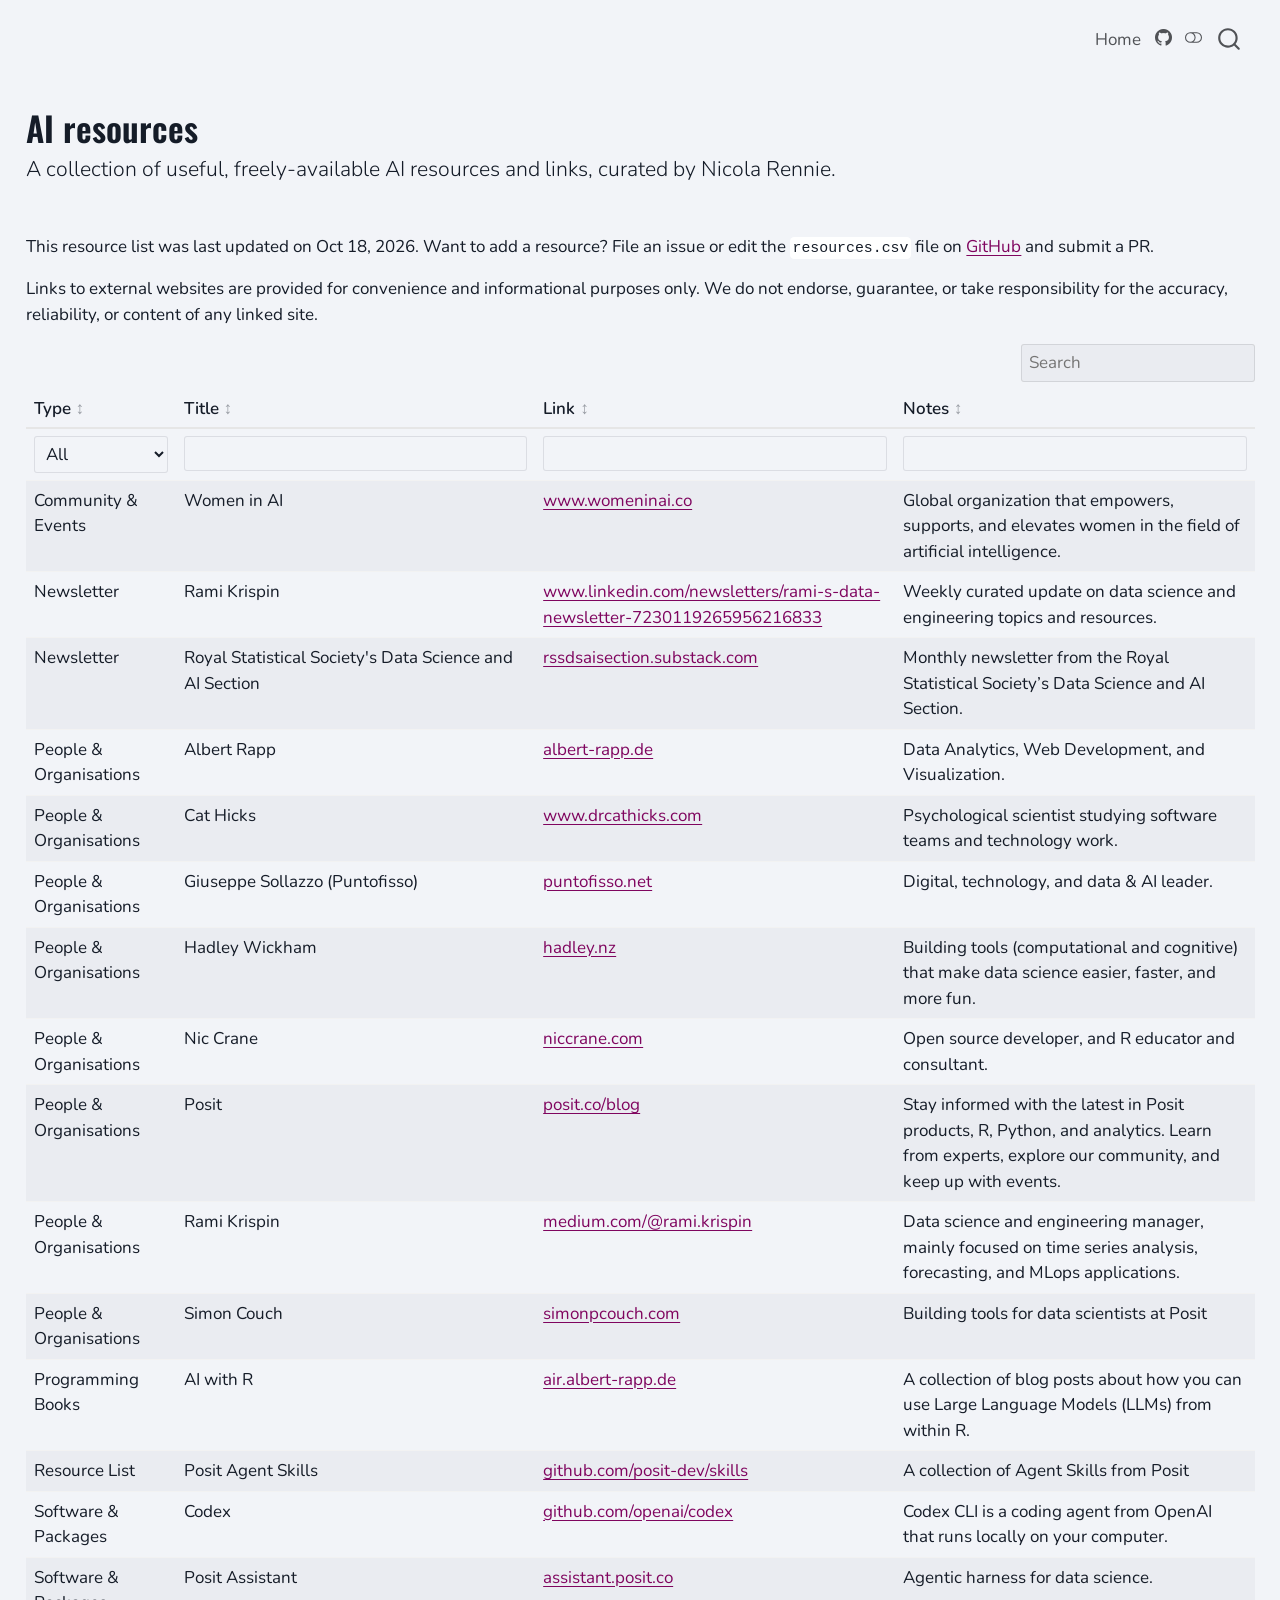
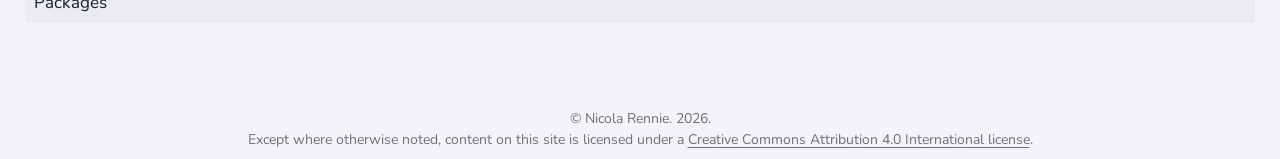
==== commit d5468ef3: "Built site for gh-pages" ====
--- a/ai/index.html
+++ b/ai/index.html
@@ -326,12 +326,12 @@
 </header>
 
 
-<p>This resource list was last updated on Oct 15, 2026. Want to add a resource? File an issue or edit the <code>resources.csv</code> file on <a href="https://github.com/nrennie/resources">GitHub</a> and submit a PR.</p>
+<p>This resource list was last updated on Oct 18, 2026. Want to add a resource? File an issue or edit the <code>resources.csv</code> file on <a href="https://github.com/nrennie/resources">GitHub</a> and submit a PR.</p>
 <p>Links to external websites are provided for convenience and informational purposes only. We do not endorse, guarantee, or take responsibility for the accuracy, reliability, or content of any linked site.</p>
 <div class="cell">
 <div class="cell-output-display">
 <div class="reactable html-widget html-fill-item" id="resources-tbl" style="width:auto;height:auto;"></div>
-<script type="application/json" data-for="resources-tbl">{"x":{"tag":{"name":"Reactable","attribs":{"data":{"Type":["Community & Events","Newsletter","Newsletter","People & Organisations","People & Organisations","People & Organisations","People & Organisations","People & Organisations","People & Organisations","People & Organisations","People & Organisations","Programming Books","Resource list","Software & Packages","Software & Packages"],"Title":["Women in AI","Rami Krispin","Royal Statistical Society's Data Science and AI Section","Albert Rapp","Cat Hicks","Giuseppe Sollazzo (Puntofisso)","Hadley Wickham","Nic Crane","Posit","Rami Krispin","Simon Couch","AI with R","Posit Agent Skills","Codex","Posit Assistant"],"Link":["<a href='https://www.womeninai.co/' target = '_blank'>www.womeninai.co<\/a>","<a href='https://www.linkedin.com/newsletters/rami-s-data-newsletter-7230119265956216833/' target = '_blank'>www.linkedin.com/newsletters/rami-s-data-newsletter-7230119265956216833<\/a>","<a href='https://rssdsaisection.substack.com/' target = '_blank'>rssdsaisection.substack.com<\/a>","<a href='https://albert-rapp.de/' target = '_blank'>albert-rapp.de<\/a>","<a href='https://www.drcathicks.com/' target = '_blank'>www.drcathicks.com<\/a>","<a href='https://puntofisso.net/' target = '_blank'>puntofisso.net<\/a>","<a href='https://hadley.nz/' target = '_blank'>hadley.nz<\/a>","<a href='https://niccrane.com/' target = '_blank'>niccrane.com<\/a>","<a href='https://posit.co/blog/' target = '_blank'>posit.co/blog<\/a>","<a href='https://medium.com/@rami.krispin' target = '_blank'>medium.com/@rami.krispin<\/a>","<a href='https://simonpcouch.com' target = '_blank'>simonpcouch.com<\/a>","<a href='https://air.albert-rapp.de/' target = '_blank'>air.albert-rapp.de<\/a>","<a href='https://github.com/posit-dev/skills' target = '_blank'>github.com/posit-dev/skills<\/a>","<a href='https://github.com/openai/codex' target = '_blank'>github.com/openai/codex<\/a>","<a href='https://assistant.posit.co/' target = '_blank'>assistant.posit.co<\/a>"],"Notes":["Global organization that empowers, supports, and elevates women in the field of artificial intelligence.","Weekly curated update on data science and engineering topics and resources.","Monthly newsletter from the Royal Statistical Society’s Data Science and AI Section.","Data Analytics, Web Development, and Visualization.","Psychological scientist studying software teams and technology work.","Digital, technology, and data & AI leader.","Building tools (computational and cognitive) that make data science easier, faster, and more fun.","Open source developer, and R educator and consultant.","Stay informed with the latest in Posit products, R, Python, and analytics. Learn from experts, explore our community, and keep up with events.","Data science and engineering manager, mainly focused on time series analysis, forecasting, and MLops applications.","Building tools for data scientists at Posit","A collection of blog posts about how you can use Large Language Models (LLMs) from within R.","A collection of Agent Skills from Posit","Codex CLI is a coding agent from OpenAI that runs locally on your computer.","Agentic harness for data science."]},"columns":[{"id":"Type","name":"Type","type":"character","filterInput":{"name":"select","attribs":{"onChange":"function(_e){(function(event){Reactable.setFilter(\n  'resources-tbl',\n  'Type',\n  event.target.value\n)}).apply(event.target,[_e])}"},"children":[{"name":"option","attribs":{"value":""},"children":["All"]},{"name":"option","attribs":{},"children":["Community & Events"]},{"name":"option","attribs":{},"children":["Newsletter"]},{"name":"option","attribs":{},"children":["People & Organisations"]},{"name":"option","attribs":{},"children":["Programming Books"]},{"name":"option","attribs":{},"children":["Resource list"]},{"name":"option","attribs":{},"children":["Software & Packages"]}]},"maxWidth":150},{"id":"Title","name":"Title","type":"character"},{"id":"Link","name":"Link","type":["glue","character"],"html":true},{"id":"Notes","name":"Notes","type":"character","maxWidth":400}],"filterable":true,"searchable":true,"pagination":false,"striped":true,"showSortable":true,"elementId":"resources-tbl","dataKey":"de6b2c03b8f833c67a69fad011bce30c"},"children":[]},"class":"reactR_markup"},"evals":["tag.attribs.columns.0.filterInput.attribs.onChange"],"jsHooks":[]}</script>
+<script type="application/json" data-for="resources-tbl">{"x":{"tag":{"name":"Reactable","attribs":{"data":{"Type":["Community & Events","Newsletter","Newsletter","People & Organisations","People & Organisations","People & Organisations","People & Organisations","People & Organisations","People & Organisations","People & Organisations","People & Organisations","Programming Books","Resource List","Software & Packages","Software & Packages"],"Title":["Women in AI","Rami Krispin","Royal Statistical Society's Data Science and AI Section","Albert Rapp","Cat Hicks","Giuseppe Sollazzo (Puntofisso)","Hadley Wickham","Nic Crane","Posit","Rami Krispin","Simon Couch","AI with R","Posit Agent Skills","Codex","Posit Assistant"],"Link":["<a href='https://www.womeninai.co/' target = '_blank'>www.womeninai.co<\/a>","<a href='https://www.linkedin.com/newsletters/rami-s-data-newsletter-7230119265956216833/' target = '_blank'>www.linkedin.com/newsletters/rami-s-data-newsletter-7230119265956216833<\/a>","<a href='https://rssdsaisection.substack.com/' target = '_blank'>rssdsaisection.substack.com<\/a>","<a href='https://albert-rapp.de/' target = '_blank'>albert-rapp.de<\/a>","<a href='https://www.drcathicks.com/' target = '_blank'>www.drcathicks.com<\/a>","<a href='https://puntofisso.net/' target = '_blank'>puntofisso.net<\/a>","<a href='https://hadley.nz/' target = '_blank'>hadley.nz<\/a>","<a href='https://niccrane.com/' target = '_blank'>niccrane.com<\/a>","<a href='https://posit.co/blog/' target = '_blank'>posit.co/blog<\/a>","<a href='https://medium.com/@rami.krispin' target = '_blank'>medium.com/@rami.krispin<\/a>","<a href='https://simonpcouch.com' target = '_blank'>simonpcouch.com<\/a>","<a href='https://air.albert-rapp.de/' target = '_blank'>air.albert-rapp.de<\/a>","<a href='https://github.com/posit-dev/skills' target = '_blank'>github.com/posit-dev/skills<\/a>","<a href='https://github.com/openai/codex' target = '_blank'>github.com/openai/codex<\/a>","<a href='https://assistant.posit.co/' target = '_blank'>assistant.posit.co<\/a>"],"Notes":["Global organization that empowers, supports, and elevates women in the field of artificial intelligence.","Weekly curated update on data science and engineering topics and resources.","Monthly newsletter from the Royal Statistical Society’s Data Science and AI Section.","Data Analytics, Web Development, and Visualization.","Psychological scientist studying software teams and technology work.","Digital, technology, and data & AI leader.","Building tools (computational and cognitive) that make data science easier, faster, and more fun.","Open source developer, and R educator and consultant.","Stay informed with the latest in Posit products, R, Python, and analytics. Learn from experts, explore our community, and keep up with events.","Data science and engineering manager, mainly focused on time series analysis, forecasting, and MLops applications.","Building tools for data scientists at Posit","A collection of blog posts about how you can use Large Language Models (LLMs) from within R.","A collection of Agent Skills from Posit","Codex CLI is a coding agent from OpenAI that runs locally on your computer.","Agentic harness for data science."]},"columns":[{"id":"Type","name":"Type","type":"character","filterInput":{"name":"select","attribs":{"onChange":"function(_e){(function(event){Reactable.setFilter(\n  'resources-tbl',\n  'Type',\n  event.target.value\n)}).apply(event.target,[_e])}"},"children":[{"name":"option","attribs":{"value":""},"children":["All"]},{"name":"option","attribs":{},"children":["Community & Events"]},{"name":"option","attribs":{},"children":["Newsletter"]},{"name":"option","attribs":{},"children":["People & Organisations"]},{"name":"option","attribs":{},"children":["Programming Books"]},{"name":"option","attribs":{},"children":["Resource List"]},{"name":"option","attribs":{},"children":["Software & Packages"]}]},"maxWidth":150},{"id":"Title","name":"Title","type":"character"},{"id":"Link","name":"Link","type":["glue","character"],"html":true},{"id":"Notes","name":"Notes","type":"character","maxWidth":400}],"filterable":true,"searchable":true,"pagination":false,"striped":true,"showSortable":true,"elementId":"resources-tbl","dataKey":"98a0536d16a24fdafbbed683271c13d4"},"children":[]},"class":"reactR_markup"},"evals":["tag.attribs.columns.0.filterInput.attribs.onChange"],"jsHooks":[]}</script>
 </div>
 </div>
 
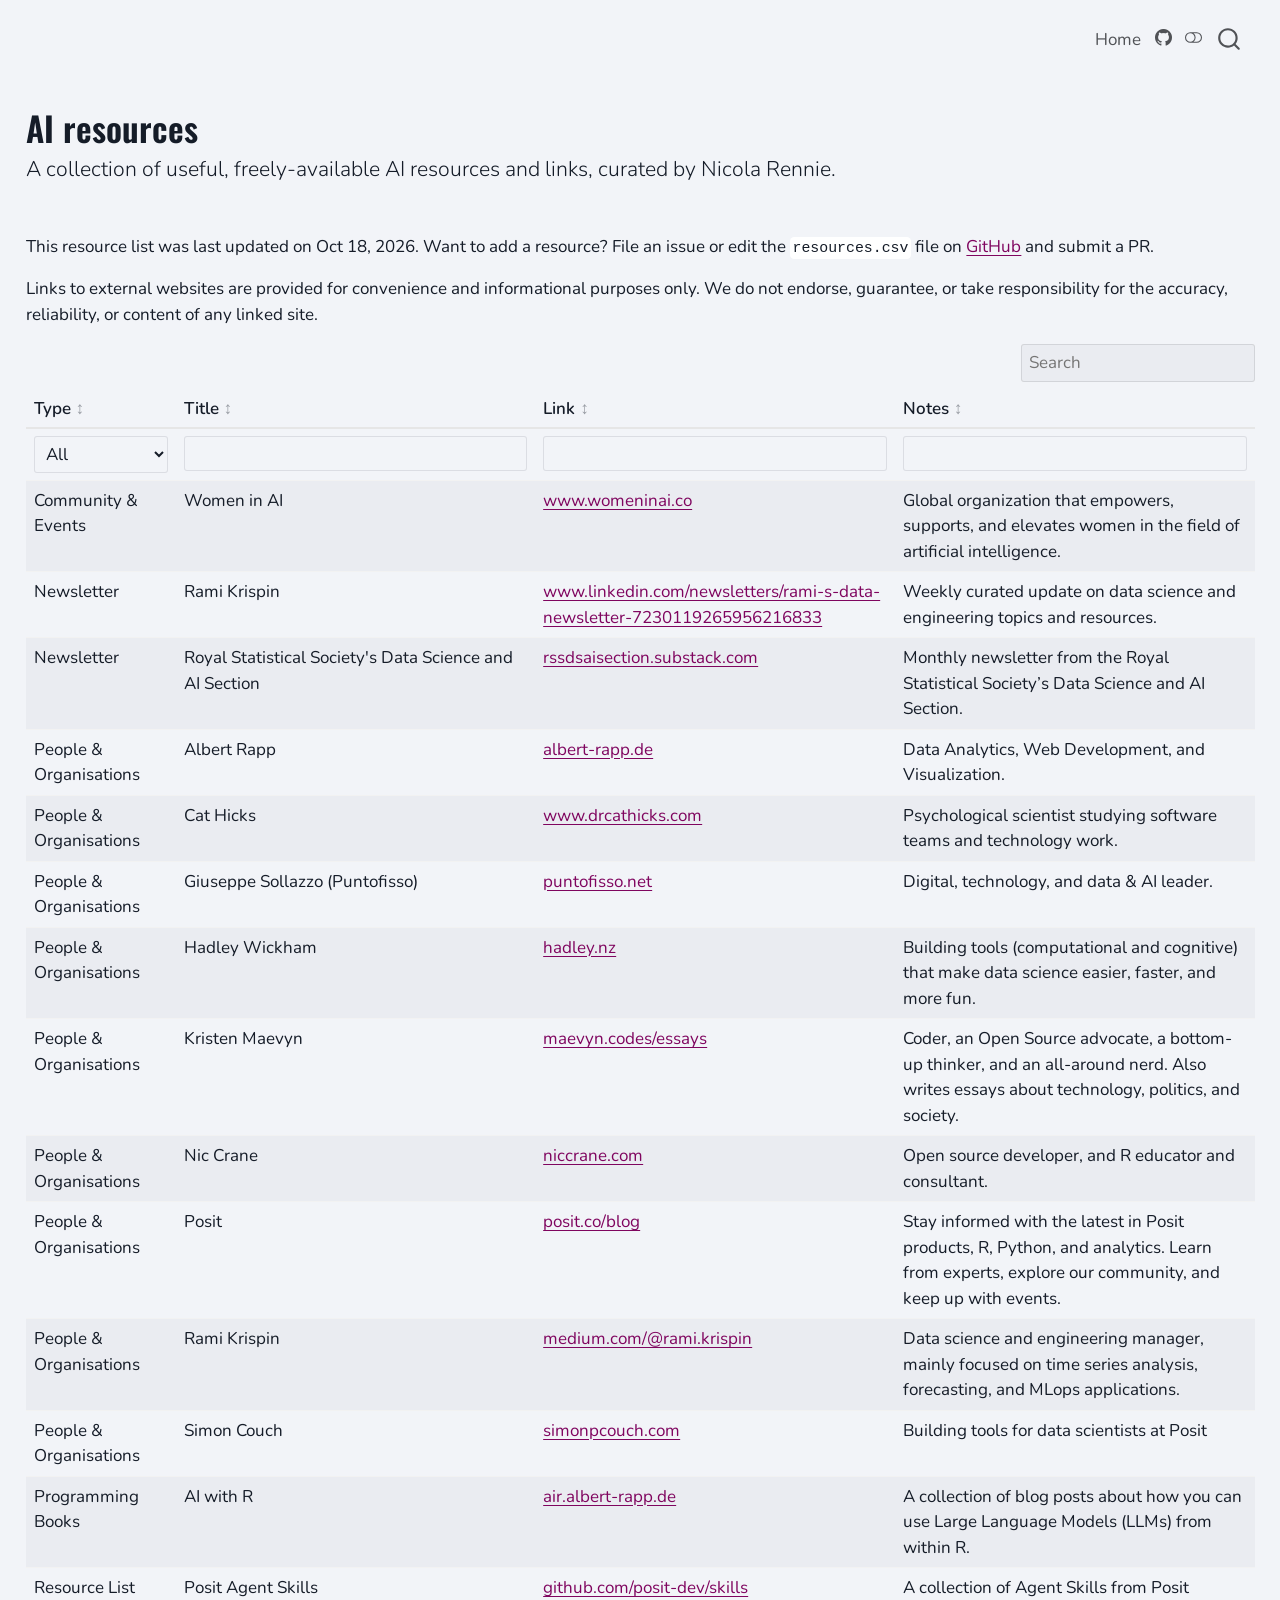
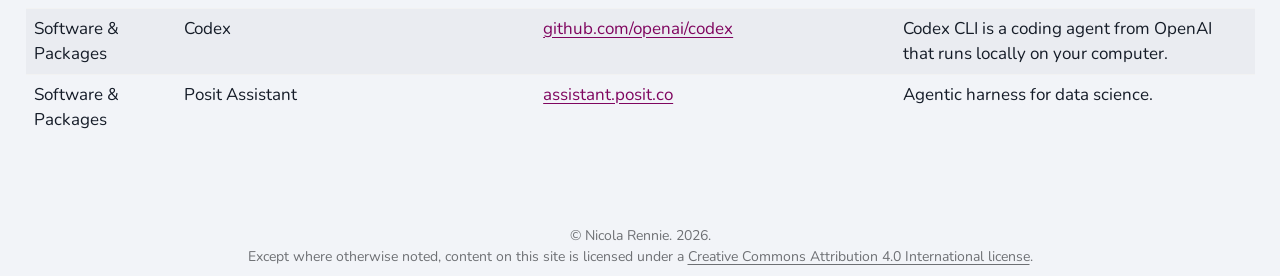
==== commit 7e2905d8: "Built site for gh-pages" ====
--- a/ai/index.html
+++ b/ai/index.html
@@ -331,7 +331,7 @@
 <div class="cell">
 <div class="cell-output-display">
 <div class="reactable html-widget html-fill-item" id="resources-tbl" style="width:auto;height:auto;"></div>
-<script type="application/json" data-for="resources-tbl">{"x":{"tag":{"name":"Reactable","attribs":{"data":{"Type":["Community & Events","Newsletter","Newsletter","People & Organisations","People & Organisations","People & Organisations","People & Organisations","People & Organisations","People & Organisations","People & Organisations","People & Organisations","Programming Books","Resource List","Software & Packages","Software & Packages"],"Title":["Women in AI","Rami Krispin","Royal Statistical Society's Data Science and AI Section","Albert Rapp","Cat Hicks","Giuseppe Sollazzo (Puntofisso)","Hadley Wickham","Nic Crane","Posit","Rami Krispin","Simon Couch","AI with R","Posit Agent Skills","Codex","Posit Assistant"],"Link":["<a href='https://www.womeninai.co/' target = '_blank'>www.womeninai.co<\/a>","<a href='https://www.linkedin.com/newsletters/rami-s-data-newsletter-7230119265956216833/' target = '_blank'>www.linkedin.com/newsletters/rami-s-data-newsletter-7230119265956216833<\/a>","<a href='https://rssdsaisection.substack.com/' target = '_blank'>rssdsaisection.substack.com<\/a>","<a href='https://albert-rapp.de/' target = '_blank'>albert-rapp.de<\/a>","<a href='https://www.drcathicks.com/' target = '_blank'>www.drcathicks.com<\/a>","<a href='https://puntofisso.net/' target = '_blank'>puntofisso.net<\/a>","<a href='https://hadley.nz/' target = '_blank'>hadley.nz<\/a>","<a href='https://niccrane.com/' target = '_blank'>niccrane.com<\/a>","<a href='https://posit.co/blog/' target = '_blank'>posit.co/blog<\/a>","<a href='https://medium.com/@rami.krispin' target = '_blank'>medium.com/@rami.krispin<\/a>","<a href='https://simonpcouch.com' target = '_blank'>simonpcouch.com<\/a>","<a href='https://air.albert-rapp.de/' target = '_blank'>air.albert-rapp.de<\/a>","<a href='https://github.com/posit-dev/skills' target = '_blank'>github.com/posit-dev/skills<\/a>","<a href='https://github.com/openai/codex' target = '_blank'>github.com/openai/codex<\/a>","<a href='https://assistant.posit.co/' target = '_blank'>assistant.posit.co<\/a>"],"Notes":["Global organization that empowers, supports, and elevates women in the field of artificial intelligence.","Weekly curated update on data science and engineering topics and resources.","Monthly newsletter from the Royal Statistical Society’s Data Science and AI Section.","Data Analytics, Web Development, and Visualization.","Psychological scientist studying software teams and technology work.","Digital, technology, and data & AI leader.","Building tools (computational and cognitive) that make data science easier, faster, and more fun.","Open source developer, and R educator and consultant.","Stay informed with the latest in Posit products, R, Python, and analytics. Learn from experts, explore our community, and keep up with events.","Data science and engineering manager, mainly focused on time series analysis, forecasting, and MLops applications.","Building tools for data scientists at Posit","A collection of blog posts about how you can use Large Language Models (LLMs) from within R.","A collection of Agent Skills from Posit","Codex CLI is a coding agent from OpenAI that runs locally on your computer.","Agentic harness for data science."]},"columns":[{"id":"Type","name":"Type","type":"character","filterInput":{"name":"select","attribs":{"onChange":"function(_e){(function(event){Reactable.setFilter(\n  'resources-tbl',\n  'Type',\n  event.target.value\n)}).apply(event.target,[_e])}"},"children":[{"name":"option","attribs":{"value":""},"children":["All"]},{"name":"option","attribs":{},"children":["Community & Events"]},{"name":"option","attribs":{},"children":["Newsletter"]},{"name":"option","attribs":{},"children":["People & Organisations"]},{"name":"option","attribs":{},"children":["Programming Books"]},{"name":"option","attribs":{},"children":["Resource List"]},{"name":"option","attribs":{},"children":["Software & Packages"]}]},"maxWidth":150},{"id":"Title","name":"Title","type":"character"},{"id":"Link","name":"Link","type":["glue","character"],"html":true},{"id":"Notes","name":"Notes","type":"character","maxWidth":400}],"filterable":true,"searchable":true,"pagination":false,"striped":true,"showSortable":true,"elementId":"resources-tbl","dataKey":"98a0536d16a24fdafbbed683271c13d4"},"children":[]},"class":"reactR_markup"},"evals":["tag.attribs.columns.0.filterInput.attribs.onChange"],"jsHooks":[]}</script>
+<script type="application/json" data-for="resources-tbl">{"x":{"tag":{"name":"Reactable","attribs":{"data":{"Type":["Community & Events","Newsletter","Newsletter","People & Organisations","People & Organisations","People & Organisations","People & Organisations","People & Organisations","People & Organisations","People & Organisations","People & Organisations","People & Organisations","Programming Books","Resource List","Software & Packages","Software & Packages"],"Title":["Women in AI","Rami Krispin","Royal Statistical Society's Data Science and AI Section","Albert Rapp","Cat Hicks","Giuseppe Sollazzo (Puntofisso)","Hadley Wickham","Kristen Maevyn","Nic Crane","Posit","Rami Krispin","Simon Couch","AI with R","Posit Agent Skills","Codex","Posit Assistant"],"Link":["<a href='https://www.womeninai.co/' target = '_blank'>www.womeninai.co<\/a>","<a href='https://www.linkedin.com/newsletters/rami-s-data-newsletter-7230119265956216833/' target = '_blank'>www.linkedin.com/newsletters/rami-s-data-newsletter-7230119265956216833<\/a>","<a href='https://rssdsaisection.substack.com/' target = '_blank'>rssdsaisection.substack.com<\/a>","<a href='https://albert-rapp.de/' target = '_blank'>albert-rapp.de<\/a>","<a href='https://www.drcathicks.com/' target = '_blank'>www.drcathicks.com<\/a>","<a href='https://puntofisso.net/' target = '_blank'>puntofisso.net<\/a>","<a href='https://hadley.nz/' target = '_blank'>hadley.nz<\/a>","<a href='https://maevyn.codes/essays' target = '_blank'>maevyn.codes/essays<\/a>","<a href='https://niccrane.com/' target = '_blank'>niccrane.com<\/a>","<a href='https://posit.co/blog/' target = '_blank'>posit.co/blog<\/a>","<a href='https://medium.com/@rami.krispin' target = '_blank'>medium.com/@rami.krispin<\/a>","<a href='https://simonpcouch.com' target = '_blank'>simonpcouch.com<\/a>","<a href='https://air.albert-rapp.de/' target = '_blank'>air.albert-rapp.de<\/a>","<a href='https://github.com/posit-dev/skills' target = '_blank'>github.com/posit-dev/skills<\/a>","<a href='https://github.com/openai/codex' target = '_blank'>github.com/openai/codex<\/a>","<a href='https://assistant.posit.co/' target = '_blank'>assistant.posit.co<\/a>"],"Notes":["Global organization that empowers, supports, and elevates women in the field of artificial intelligence.","Weekly curated update on data science and engineering topics and resources.","Monthly newsletter from the Royal Statistical Society’s Data Science and AI Section.","Data Analytics, Web Development, and Visualization.","Psychological scientist studying software teams and technology work.","Digital, technology, and data & AI leader.","Building tools (computational and cognitive) that make data science easier, faster, and more fun.","Coder, an Open Source advocate, a bottom-up thinker, and an all-around nerd. Also writes essays about technology, politics, and society.","Open source developer, and R educator and consultant.","Stay informed with the latest in Posit products, R, Python, and analytics. Learn from experts, explore our community, and keep up with events.","Data science and engineering manager, mainly focused on time series analysis, forecasting, and MLops applications.","Building tools for data scientists at Posit","A collection of blog posts about how you can use Large Language Models (LLMs) from within R.","A collection of Agent Skills from Posit","Codex CLI is a coding agent from OpenAI that runs locally on your computer.","Agentic harness for data science."]},"columns":[{"id":"Type","name":"Type","type":"character","filterInput":{"name":"select","attribs":{"onChange":"function(_e){(function(event){Reactable.setFilter(\n  'resources-tbl',\n  'Type',\n  event.target.value\n)}).apply(event.target,[_e])}"},"children":[{"name":"option","attribs":{"value":""},"children":["All"]},{"name":"option","attribs":{},"children":["Community & Events"]},{"name":"option","attribs":{},"children":["Newsletter"]},{"name":"option","attribs":{},"children":["People & Organisations"]},{"name":"option","attribs":{},"children":["Programming Books"]},{"name":"option","attribs":{},"children":["Resource List"]},{"name":"option","attribs":{},"children":["Software & Packages"]}]},"maxWidth":150},{"id":"Title","name":"Title","type":"character"},{"id":"Link","name":"Link","type":["glue","character"],"html":true},{"id":"Notes","name":"Notes","type":"character","maxWidth":400}],"filterable":true,"searchable":true,"pagination":false,"striped":true,"showSortable":true,"elementId":"resources-tbl","dataKey":"cb6ce9f3eb1f7fd56effc346a3e11964"},"children":[]},"class":"reactR_markup"},"evals":["tag.attribs.columns.0.filterInput.attribs.onChange"],"jsHooks":[]}</script>
 </div>
 </div>
 
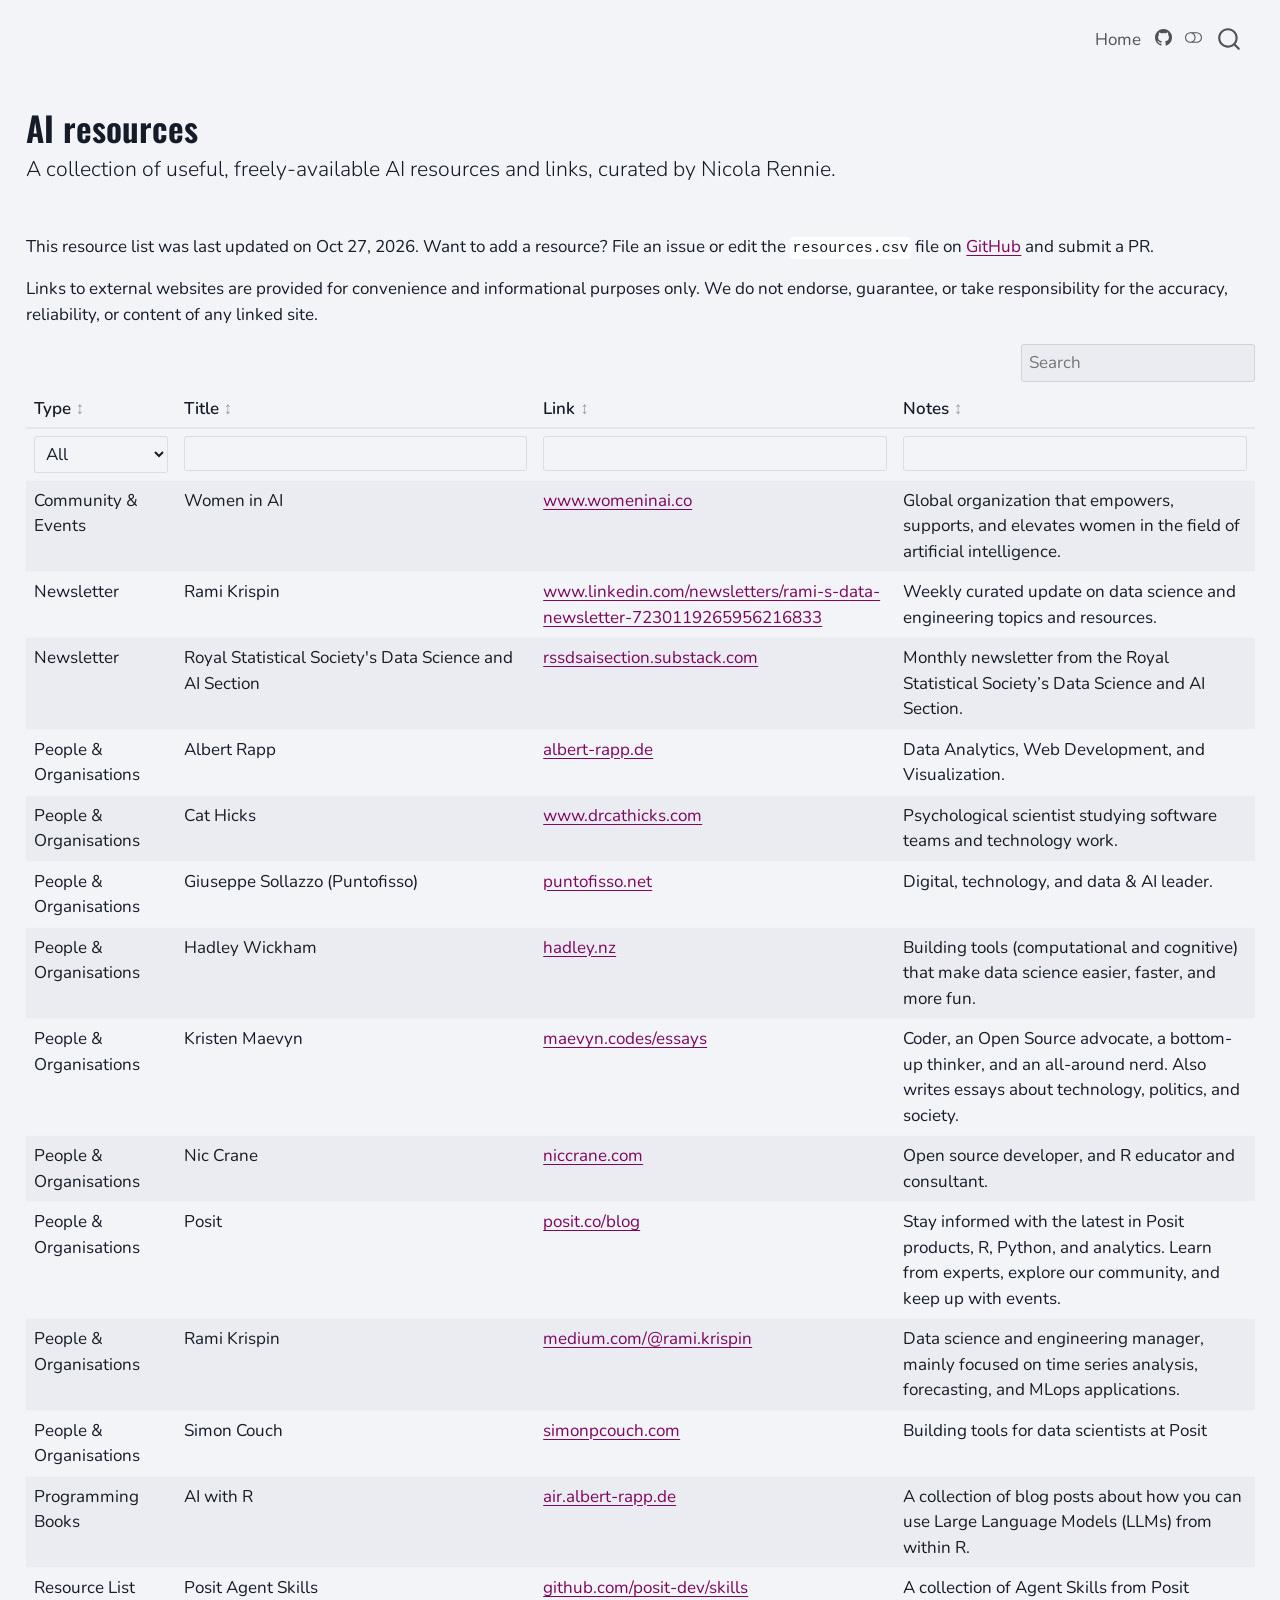
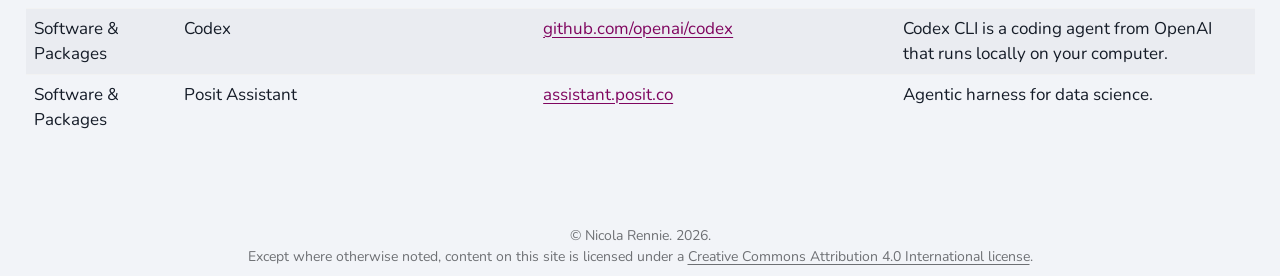
==== commit 882c315f: "Built site for gh-pages" ====
--- a/ai/index.html
+++ b/ai/index.html
@@ -49,9 +49,9 @@
 <link href="../site_libs/quarto-html/quarto-syntax-highlighting-bf27225e3a48a9273f3daa8f8e829971.css" rel="stylesheet" class="quarto-color-scheme-extra" id="quarto-text-highlighting-styles">
 <script src="../site_libs/bootstrap/bootstrap.min.js"></script>
 <link href="../site_libs/bootstrap/bootstrap-icons.css" rel="stylesheet">
-<link href="../site_libs/bootstrap/bootstrap-02ac31db5b2493cf00101c3325f58bcb.min.css" rel="stylesheet" append-hash="true" class="quarto-color-scheme" id="quarto-bootstrap" data-mode="light">
-<link href="../site_libs/bootstrap/bootstrap-dark-7b42b979fa57d0c491d8c0341bf01933.min.css" rel="stylesheet" append-hash="true" class="quarto-color-scheme quarto-color-alternate" id="quarto-bootstrap" data-mode="dark">
-<link href="../site_libs/bootstrap/bootstrap-02ac31db5b2493cf00101c3325f58bcb.min.css" rel="stylesheet" append-hash="true" class="quarto-color-scheme-extra" id="quarto-bootstrap" data-mode="light">
+<link href="../site_libs/bootstrap/bootstrap-2d48fa70e9c25192268732d4560b64b7.min.css" rel="stylesheet" append-hash="true" class="quarto-color-scheme" id="quarto-bootstrap" data-mode="light">
+<link href="../site_libs/bootstrap/bootstrap-dark-f6762fb18ba392f7466c94cb06b648e6.min.css" rel="stylesheet" append-hash="true" class="quarto-color-scheme quarto-color-alternate" id="quarto-bootstrap" data-mode="dark">
+<link href="../site_libs/bootstrap/bootstrap-2d48fa70e9c25192268732d4560b64b7.min.css" rel="stylesheet" append-hash="true" class="quarto-color-scheme-extra" id="quarto-bootstrap" data-mode="light">
 <script id="quarto-search-options" type="application/json">{
   "location": "navbar",
   "copy-button": false,
@@ -326,7 +326,7 @@
 </header>
 
 
-<p>This resource list was last updated on Oct 18, 2026. Want to add a resource? File an issue or edit the <code>resources.csv</code> file on <a href="https://github.com/nrennie/resources">GitHub</a> and submit a PR.</p>
+<p>This resource list was last updated on Oct 27, 2026. Want to add a resource? File an issue or edit the <code>resources.csv</code> file on <a href="https://github.com/nrennie/resources">GitHub</a> and submit a PR.</p>
 <p>Links to external websites are provided for convenience and informational purposes only. We do not endorse, guarantee, or take responsibility for the accuracy, reliability, or content of any linked site.</p>
 <div class="cell">
 <div class="cell-output-display">
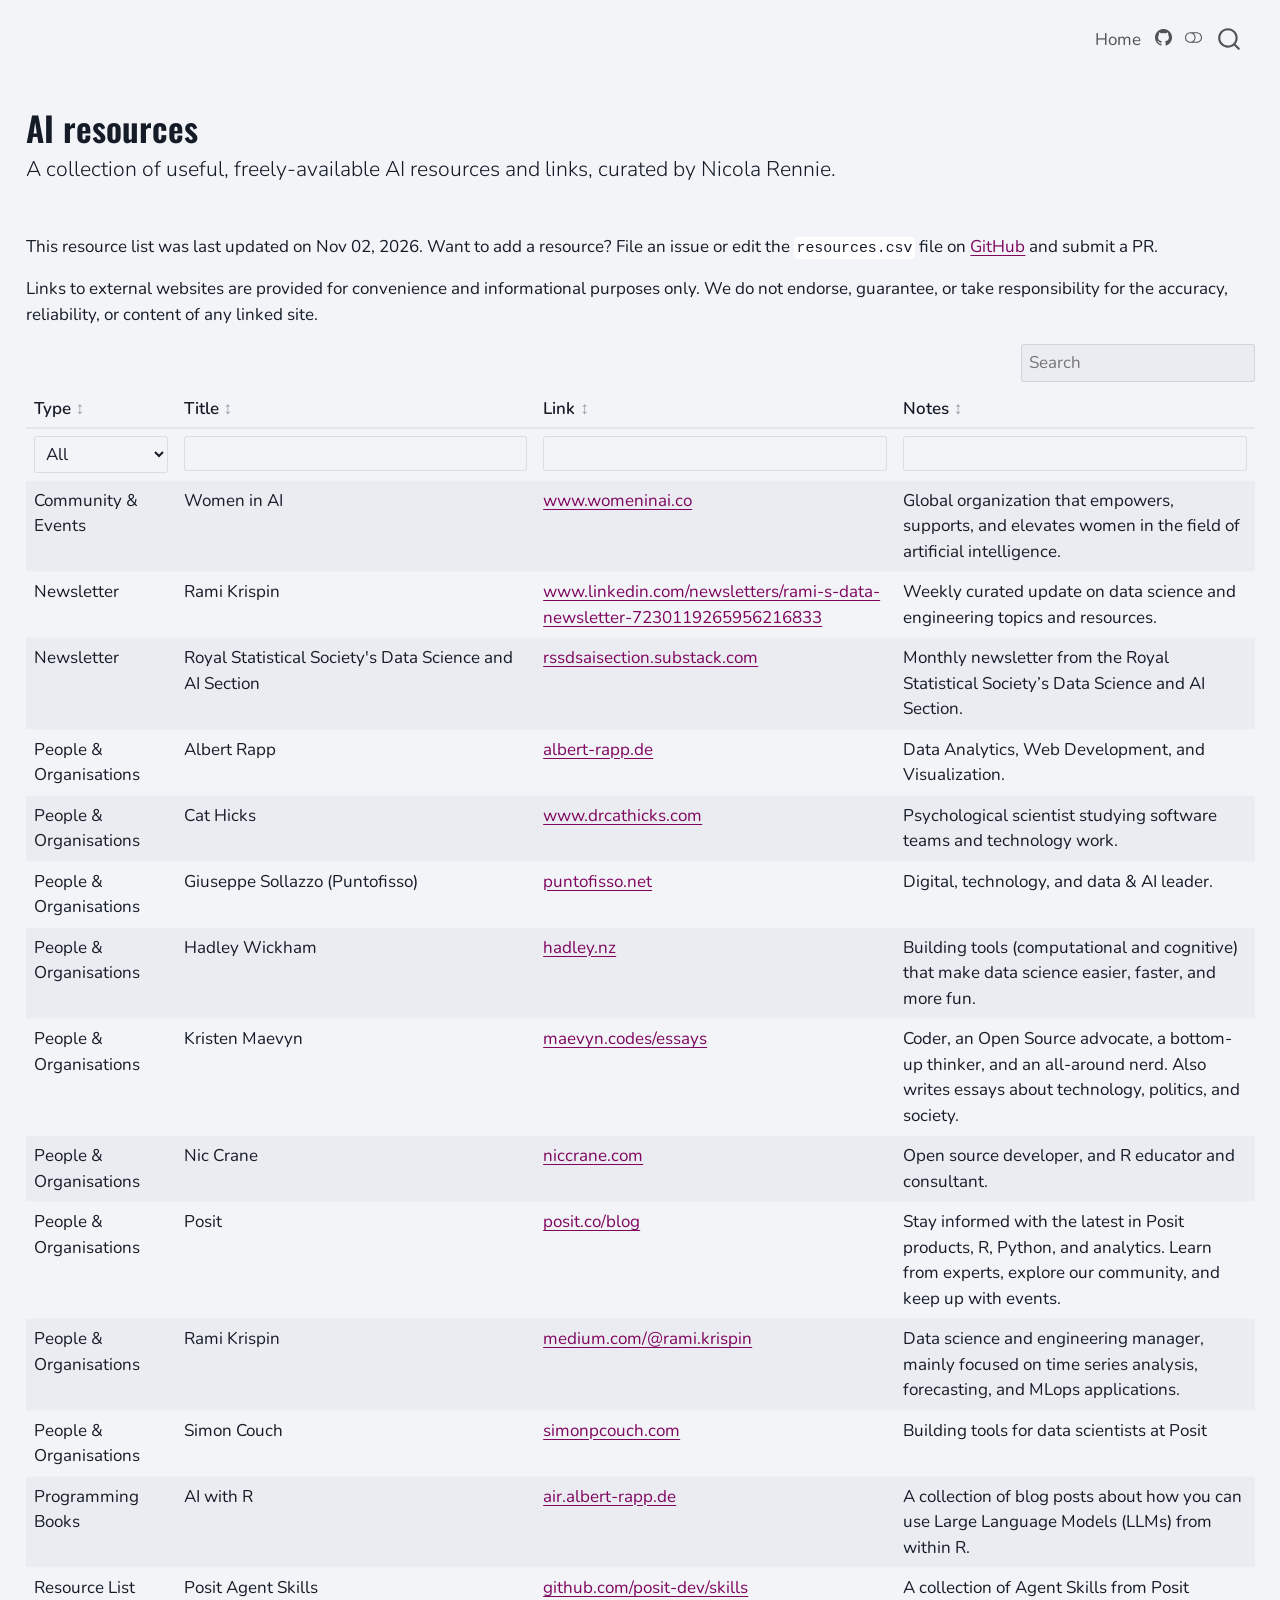
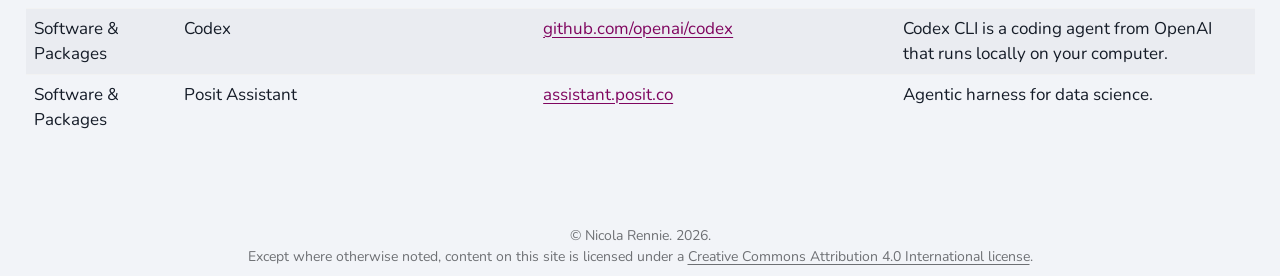
==== commit b89caf61: "Built site for gh-pages" ====
--- a/ai/index.html
+++ b/ai/index.html
@@ -2,7 +2,7 @@
 <html xmlns="http://www.w3.org/1999/xhtml" lang="en" xml:lang="en"><head>
 
 <meta charset="utf-8">
-<meta name="generator" content="quarto-1.10.19">
+<meta name="generator" content="quarto-1.10.20">
 
 <meta name="viewport" content="width=device-width, initial-scale=1.0, user-scalable=yes">
 
@@ -44,9 +44,9 @@
 <script src="../site_libs/quarto-html/tippy.umd.min.js"></script>
 <script src="../site_libs/quarto-html/anchor.min.js"></script>
 <link href="../site_libs/quarto-html/tippy.css" rel="stylesheet">
-<link href="../site_libs/quarto-html/quarto-syntax-highlighting-bf27225e3a48a9273f3daa8f8e829971.css" rel="stylesheet" class="quarto-color-scheme" id="quarto-text-highlighting-styles">
-<link href="../site_libs/quarto-html/quarto-syntax-highlighting-dark-b626d73c4c936ccc3cb08be7d45d1df6.css" rel="stylesheet" class="quarto-color-scheme quarto-color-alternate" id="quarto-text-highlighting-styles">
-<link href="../site_libs/quarto-html/quarto-syntax-highlighting-bf27225e3a48a9273f3daa8f8e829971.css" rel="stylesheet" class="quarto-color-scheme-extra" id="quarto-text-highlighting-styles">
+<link href="../site_libs/quarto-html/quarto-syntax-highlighting-17888a1159294d3eb470f19f6f52f5a5.css" rel="stylesheet" class="quarto-color-scheme" id="quarto-text-highlighting-styles">
+<link href="../site_libs/quarto-html/quarto-syntax-highlighting-dark-0ae969d3293726db143f6e9eb89af930.css" rel="stylesheet" class="quarto-color-scheme quarto-color-alternate" id="quarto-text-highlighting-styles">
+<link href="../site_libs/quarto-html/quarto-syntax-highlighting-17888a1159294d3eb470f19f6f52f5a5.css" rel="stylesheet" class="quarto-color-scheme-extra" id="quarto-text-highlighting-styles">
 <script src="../site_libs/bootstrap/bootstrap.min.js"></script>
 <link href="../site_libs/bootstrap/bootstrap-icons.css" rel="stylesheet">
 <link href="../site_libs/bootstrap/bootstrap-2d48fa70e9c25192268732d4560b64b7.min.css" rel="stylesheet" append-hash="true" class="quarto-color-scheme" id="quarto-bootstrap" data-mode="light">
@@ -326,7 +326,7 @@
 </header>
 
 
-<p>This resource list was last updated on Oct 27, 2026. Want to add a resource? File an issue or edit the <code>resources.csv</code> file on <a href="https://github.com/nrennie/resources">GitHub</a> and submit a PR.</p>
+<p>This resource list was last updated on Nov 02, 2026. Want to add a resource? File an issue or edit the <code>resources.csv</code> file on <a href="https://github.com/nrennie/resources">GitHub</a> and submit a PR.</p>
 <p>Links to external websites are provided for convenience and informational purposes only. We do not endorse, guarantee, or take responsibility for the accuracy, reliability, or content of any linked site.</p>
 <div class="cell">
 <div class="cell-output-display">
--- a/site_libs/quarto-html/quarto-syntax-highlighting-17888a1159294d3eb470f19f6f52f5a5.css
+++ b/site_libs/quarto-html/quarto-syntax-highlighting-17888a1159294d3eb470f19f6f52f5a5.css
@@ -0,0 +1,236 @@
+/* quarto syntax highlight colors */
+:root {
+  --quarto-hl-ot-color: #003B4F;
+  --quarto-hl-at-color: #657422;
+  --quarto-hl-ss-color: #20794D;
+  --quarto-hl-an-color: #5E5E5E;
+  --quarto-hl-fu-color: #4758AB;
+  --quarto-hl-st-color: #20794D;
+  --quarto-hl-cf-color: #003B4F;
+  --quarto-hl-op-color: #5E5E5E;
+  --quarto-hl-er-color: #AD0000;
+  --quarto-hl-bn-color: #AD0000;
+  --quarto-hl-al-color: #AD0000;
+  --quarto-hl-va-color: #111111;
+  --quarto-hl-bu-color: inherit;
+  --quarto-hl-ex-color: inherit;
+  --quarto-hl-pp-color: #AD0000;
+  --quarto-hl-in-color: #5E5E5E;
+  --quarto-hl-vs-color: #20794D;
+  --quarto-hl-wa-color: #5E5E5E;
+  --quarto-hl-do-color: #5E5E5E;
+  --quarto-hl-im-color: #00769E;
+  --quarto-hl-ch-color: #20794D;
+  --quarto-hl-dt-color: #AD0000;
+  --quarto-hl-fl-color: #AD0000;
+  --quarto-hl-co-color: #5E5E5E;
+  --quarto-hl-cv-color: #5E5E5E;
+  --quarto-hl-cn-color: #8f5902;
+  --quarto-hl-sc-color: #5E5E5E;
+  --quarto-hl-dv-color: #AD0000;
+  --quarto-hl-kw-color: #003B4F;
+}
+
+/* other quarto variables */
+:root {
+  --quarto-font-monospace: SFMono-Regular, Menlo, Monaco, Consolas, "Liberation Mono", "Courier New", monospace;
+}
+
+/* syntax highlight based on Pandoc's rules */
+pre > code.sourceCode > span {
+  color: #003B4F;
+}
+
+code.sourceCode > span {
+  color: #003B4F;
+}
+
+div.sourceCode,
+div.sourceCode pre.sourceCode {
+  color: #003B4F;
+}
+
+/* Normal */
+code span {
+  color: #003B4F;
+}
+
+/* Alert */
+code span.al {
+  color: #AD0000;
+  font-style: inherit;
+}
+
+/* Annotation */
+code span.an {
+  color: #5E5E5E;
+  font-style: inherit;
+}
+
+/* Attribute */
+code span.at {
+  color: #657422;
+  font-style: inherit;
+}
+
+/* BaseN */
+code span.bn {
+  color: #AD0000;
+  font-style: inherit;
+}
+
+/* BuiltIn */
+code span.bu {
+  font-style: inherit;
+}
+
+/* ControlFlow */
+code span.cf {
+  color: #003B4F;
+  font-weight: bold;
+  font-style: inherit;
+}
+
+/* Char */
+code span.ch {
+  color: #20794D;
+  font-style: inherit;
+}
+
+/* Constant */
+code span.cn {
+  color: #8f5902;
+  font-style: inherit;
+}
+
+/* Comment */
+code span.co {
+  color: #5E5E5E;
+  font-style: inherit;
+}
+
+/* CommentVar */
+code span.cv {
+  color: #5E5E5E;
+  font-style: italic;
+}
+
+/* Documentation */
+code span.do {
+  color: #5E5E5E;
+  font-style: italic;
+}
+
+/* DataType */
+code span.dt {
+  color: #AD0000;
+  font-style: inherit;
+}
+
+/* DecVal */
+code span.dv {
+  color: #AD0000;
+  font-style: inherit;
+}
+
+/* Error */
+code span.er {
+  color: #AD0000;
+  font-style: inherit;
+}
+
+/* Extension */
+code span.ex {
+  font-style: inherit;
+}
+
+/* Float */
+code span.fl {
+  color: #AD0000;
+  font-style: inherit;
+}
+
+/* Function */
+code span.fu {
+  color: #4758AB;
+  font-style: inherit;
+}
+
+/* Import */
+code span.im {
+  color: #00769E;
+  font-style: inherit;
+}
+
+/* Information */
+code span.in {
+  color: #5E5E5E;
+  font-style: inherit;
+}
+
+/* Keyword */
+code span.kw {
+  color: #003B4F;
+  font-weight: bold;
+  font-style: inherit;
+}
+
+/* Operator */
+code span.op {
+  color: #5E5E5E;
+  font-style: inherit;
+}
+
+/* Other */
+code span.ot {
+  color: #003B4F;
+  font-style: inherit;
+}
+
+/* Preprocessor */
+code span.pp {
+  color: #AD0000;
+  font-style: inherit;
+}
+
+/* SpecialChar */
+code span.sc {
+  color: #5E5E5E;
+  font-style: inherit;
+}
+
+/* SpecialString */
+code span.ss {
+  color: #20794D;
+  font-style: inherit;
+}
+
+/* String */
+code span.st {
+  color: #20794D;
+  font-style: inherit;
+}
+
+/* Variable */
+code span.va {
+  color: #111111;
+  font-style: inherit;
+}
+
+/* VerbatimString */
+code span.vs {
+  color: #20794D;
+  font-style: inherit;
+}
+
+/* Warning */
+code span.wa {
+  color: #5E5E5E;
+  font-style: italic;
+}
+
+.prevent-inlining {
+  content: "</";
+}
+
+/*# sourceMappingURL=fadfc755eec066e9e3d699cf819c3e33.css.map */
--- a/site_libs/quarto-html/quarto-syntax-highlighting-dark-0ae969d3293726db143f6e9eb89af930.css
+++ b/site_libs/quarto-html/quarto-syntax-highlighting-dark-0ae969d3293726db143f6e9eb89af930.css
@@ -0,0 +1,219 @@
+/* quarto syntax highlight colors */
+:root {
+  --quarto-hl-al-color: #f07178;
+  --quarto-hl-an-color: #d4d0ab;
+  --quarto-hl-at-color: #00e0e0;
+  --quarto-hl-bn-color: #d4d0ab;
+  --quarto-hl-bu-color: #abe338;
+  --quarto-hl-ch-color: #abe338;
+  --quarto-hl-co-color: #f8f8f2;
+  --quarto-hl-cv-color: #ffd700;
+  --quarto-hl-cn-color: #ffd700;
+  --quarto-hl-cf-color: #ffa07a;
+  --quarto-hl-dt-color: #ffa07a;
+  --quarto-hl-dv-color: #d4d0ab;
+  --quarto-hl-do-color: #f8f8f2;
+  --quarto-hl-er-color: #f07178;
+  --quarto-hl-ex-color: #00e0e0;
+  --quarto-hl-fl-color: #d4d0ab;
+  --quarto-hl-fu-color: #ffa07a;
+  --quarto-hl-im-color: #abe338;
+  --quarto-hl-in-color: #d4d0ab;
+  --quarto-hl-kw-color: #ffa07a;
+  --quarto-hl-op-color: #ffa07a;
+  --quarto-hl-ot-color: #00e0e0;
+  --quarto-hl-pp-color: #dcc6e0;
+  --quarto-hl-re-color: #00e0e0;
+  --quarto-hl-sc-color: #abe338;
+  --quarto-hl-ss-color: #abe338;
+  --quarto-hl-st-color: #abe338;
+  --quarto-hl-va-color: #00e0e0;
+  --quarto-hl-vs-color: #abe338;
+  --quarto-hl-wa-color: #dcc6e0;
+}
+
+/* other quarto variables */
+:root {
+  --quarto-font-monospace: SFMono-Regular, Menlo, Monaco, Consolas, "Liberation Mono", "Courier New", monospace;
+}
+
+/* syntax highlight based on Pandoc's rules */
+pre > code.sourceCode > span {
+  color: #f8f8f2;
+}
+
+code.sourceCode > span {
+  color: #f8f8f2;
+}
+
+div.sourceCode,
+div.sourceCode pre.sourceCode {
+  color: #f8f8f2;
+}
+
+/* Normal */
+code span {
+  color: #f8f8f2;
+}
+
+/* Alert */
+code span.al {
+  color: #f07178;
+}
+
+/* Annotation */
+code span.an {
+  color: #d4d0ab;
+}
+
+/* Attribute */
+code span.at {
+  color: #00e0e0;
+}
+
+/* BaseN */
+code span.bn {
+  color: #d4d0ab;
+}
+
+/* BuiltIn */
+code span.bu {
+  color: #abe338;
+}
+
+/* ControlFlow */
+code span.cf {
+  font-weight: bold;
+  color: #ffa07a;
+}
+
+/* Char */
+code span.ch {
+  color: #abe338;
+}
+
+/* Constant */
+code span.cn {
+  color: #ffd700;
+}
+
+/* Comment */
+code span.co {
+  font-style: italic;
+  color: #f8f8f2;
+}
+
+/* CommentVar */
+code span.cv {
+  color: #ffd700;
+}
+
+/* Documentation */
+code span.do {
+  color: #f8f8f2;
+}
+
+/* DataType */
+code span.dt {
+  color: #ffa07a;
+}
+
+/* DecVal */
+code span.dv {
+  color: #d4d0ab;
+}
+
+/* Error */
+code span.er {
+  color: #f07178;
+  text-decoration: underline;
+}
+
+/* Extension */
+code span.ex {
+  font-weight: bold;
+  color: #00e0e0;
+}
+
+/* Float */
+code span.fl {
+  color: #d4d0ab;
+}
+
+/* Function */
+code span.fu {
+  color: #ffa07a;
+}
+
+/* Import */
+code span.im {
+  color: #abe338;
+}
+
+/* Information */
+code span.in {
+  color: #d4d0ab;
+}
+
+/* Keyword */
+code span.kw {
+  font-weight: bold;
+  color: #ffa07a;
+}
+
+/* Operator */
+code span.op {
+  color: #ffa07a;
+}
+
+/* Other */
+code span.ot {
+  color: #00e0e0;
+}
+
+/* Preprocessor */
+code span.pp {
+  color: #dcc6e0;
+}
+
+/* RegionMarker */
+code span.re {
+  background-color: #f8f8f2;
+  color: #00e0e0;
+}
+
+/* SpecialChar */
+code span.sc {
+  color: #abe338;
+}
+
+/* SpecialString */
+code span.ss {
+  color: #abe338;
+}
+
+/* String */
+code span.st {
+  color: #abe338;
+}
+
+/* Variable */
+code span.va {
+  color: #00e0e0;
+}
+
+/* VerbatimString */
+code span.vs {
+  color: #abe338;
+}
+
+/* Warning */
+code span.wa {
+  color: #dcc6e0;
+}
+
+.prevent-inlining {
+  content: "</";
+}
+
+/*# sourceMappingURL=84910969ad8899fa0525f9d276a92ad7.css.map */
--- a/site_libs/quarto-html/quarto-syntax-highlighting-17888a1159294d3eb470f19f6f52f5a5.css
+++ b/site_libs/quarto-html/quarto-syntax-highlighting-17888a1159294d3eb470f19f6f52f5a5.css
@@ -0,0 +1,236 @@
+/* quarto syntax highlight colors */
+:root {
+  --quarto-hl-ot-color: #003B4F;
+  --quarto-hl-at-color: #657422;
+  --quarto-hl-ss-color: #20794D;
+  --quarto-hl-an-color: #5E5E5E;
+  --quarto-hl-fu-color: #4758AB;
+  --quarto-hl-st-color: #20794D;
+  --quarto-hl-cf-color: #003B4F;
+  --quarto-hl-op-color: #5E5E5E;
+  --quarto-hl-er-color: #AD0000;
+  --quarto-hl-bn-color: #AD0000;
+  --quarto-hl-al-color: #AD0000;
+  --quarto-hl-va-color: #111111;
+  --quarto-hl-bu-color: inherit;
+  --quarto-hl-ex-color: inherit;
+  --quarto-hl-pp-color: #AD0000;
+  --quarto-hl-in-color: #5E5E5E;
+  --quarto-hl-vs-color: #20794D;
+  --quarto-hl-wa-color: #5E5E5E;
+  --quarto-hl-do-color: #5E5E5E;
+  --quarto-hl-im-color: #00769E;
+  --quarto-hl-ch-color: #20794D;
+  --quarto-hl-dt-color: #AD0000;
+  --quarto-hl-fl-color: #AD0000;
+  --quarto-hl-co-color: #5E5E5E;
+  --quarto-hl-cv-color: #5E5E5E;
+  --quarto-hl-cn-color: #8f5902;
+  --quarto-hl-sc-color: #5E5E5E;
+  --quarto-hl-dv-color: #AD0000;
+  --quarto-hl-kw-color: #003B4F;
+}
+
+/* other quarto variables */
+:root {
+  --quarto-font-monospace: SFMono-Regular, Menlo, Monaco, Consolas, "Liberation Mono", "Courier New", monospace;
+}
+
+/* syntax highlight based on Pandoc's rules */
+pre > code.sourceCode > span {
+  color: #003B4F;
+}
+
+code.sourceCode > span {
+  color: #003B4F;
+}
+
+div.sourceCode,
+div.sourceCode pre.sourceCode {
+  color: #003B4F;
+}
+
+/* Normal */
+code span {
+  color: #003B4F;
+}
+
+/* Alert */
+code span.al {
+  color: #AD0000;
+  font-style: inherit;
+}
+
+/* Annotation */
+code span.an {
+  color: #5E5E5E;
+  font-style: inherit;
+}
+
+/* Attribute */
+code span.at {
+  color: #657422;
+  font-style: inherit;
+}
+
+/* BaseN */
+code span.bn {
+  color: #AD0000;
+  font-style: inherit;
+}
+
+/* BuiltIn */
+code span.bu {
+  font-style: inherit;
+}
+
+/* ControlFlow */
+code span.cf {
+  color: #003B4F;
+  font-weight: bold;
+  font-style: inherit;
+}
+
+/* Char */
+code span.ch {
+  color: #20794D;
+  font-style: inherit;
+}
+
+/* Constant */
+code span.cn {
+  color: #8f5902;
+  font-style: inherit;
+}
+
+/* Comment */
+code span.co {
+  color: #5E5E5E;
+  font-style: inherit;
+}
+
+/* CommentVar */
+code span.cv {
+  color: #5E5E5E;
+  font-style: italic;
+}
+
+/* Documentation */
+code span.do {
+  color: #5E5E5E;
+  font-style: italic;
+}
+
+/* DataType */
+code span.dt {
+  color: #AD0000;
+  font-style: inherit;
+}
+
+/* DecVal */
+code span.dv {
+  color: #AD0000;
+  font-style: inherit;
+}
+
+/* Error */
+code span.er {
+  color: #AD0000;
+  font-style: inherit;
+}
+
+/* Extension */
+code span.ex {
+  font-style: inherit;
+}
+
+/* Float */
+code span.fl {
+  color: #AD0000;
+  font-style: inherit;
+}
+
+/* Function */
+code span.fu {
+  color: #4758AB;
+  font-style: inherit;
+}
+
+/* Import */
+code span.im {
+  color: #00769E;
+  font-style: inherit;
+}
+
+/* Information */
+code span.in {
+  color: #5E5E5E;
+  font-style: inherit;
+}
+
+/* Keyword */
+code span.kw {
+  color: #003B4F;
+  font-weight: bold;
+  font-style: inherit;
+}
+
+/* Operator */
+code span.op {
+  color: #5E5E5E;
+  font-style: inherit;
+}
+
+/* Other */
+code span.ot {
+  color: #003B4F;
+  font-style: inherit;
+}
+
+/* Preprocessor */
+code span.pp {
+  color: #AD0000;
+  font-style: inherit;
+}
+
+/* SpecialChar */
+code span.sc {
+  color: #5E5E5E;
+  font-style: inherit;
+}
+
+/* SpecialString */
+code span.ss {
+  color: #20794D;
+  font-style: inherit;
+}
+
+/* String */
+code span.st {
+  color: #20794D;
+  font-style: inherit;
+}
+
+/* Variable */
+code span.va {
+  color: #111111;
+  font-style: inherit;
+}
+
+/* VerbatimString */
+code span.vs {
+  color: #20794D;
+  font-style: inherit;
+}
+
+/* Warning */
+code span.wa {
+  color: #5E5E5E;
+  font-style: italic;
+}
+
+.prevent-inlining {
+  content: "</";
+}
+
+/*# sourceMappingURL=fadfc755eec066e9e3d699cf819c3e33.css.map */
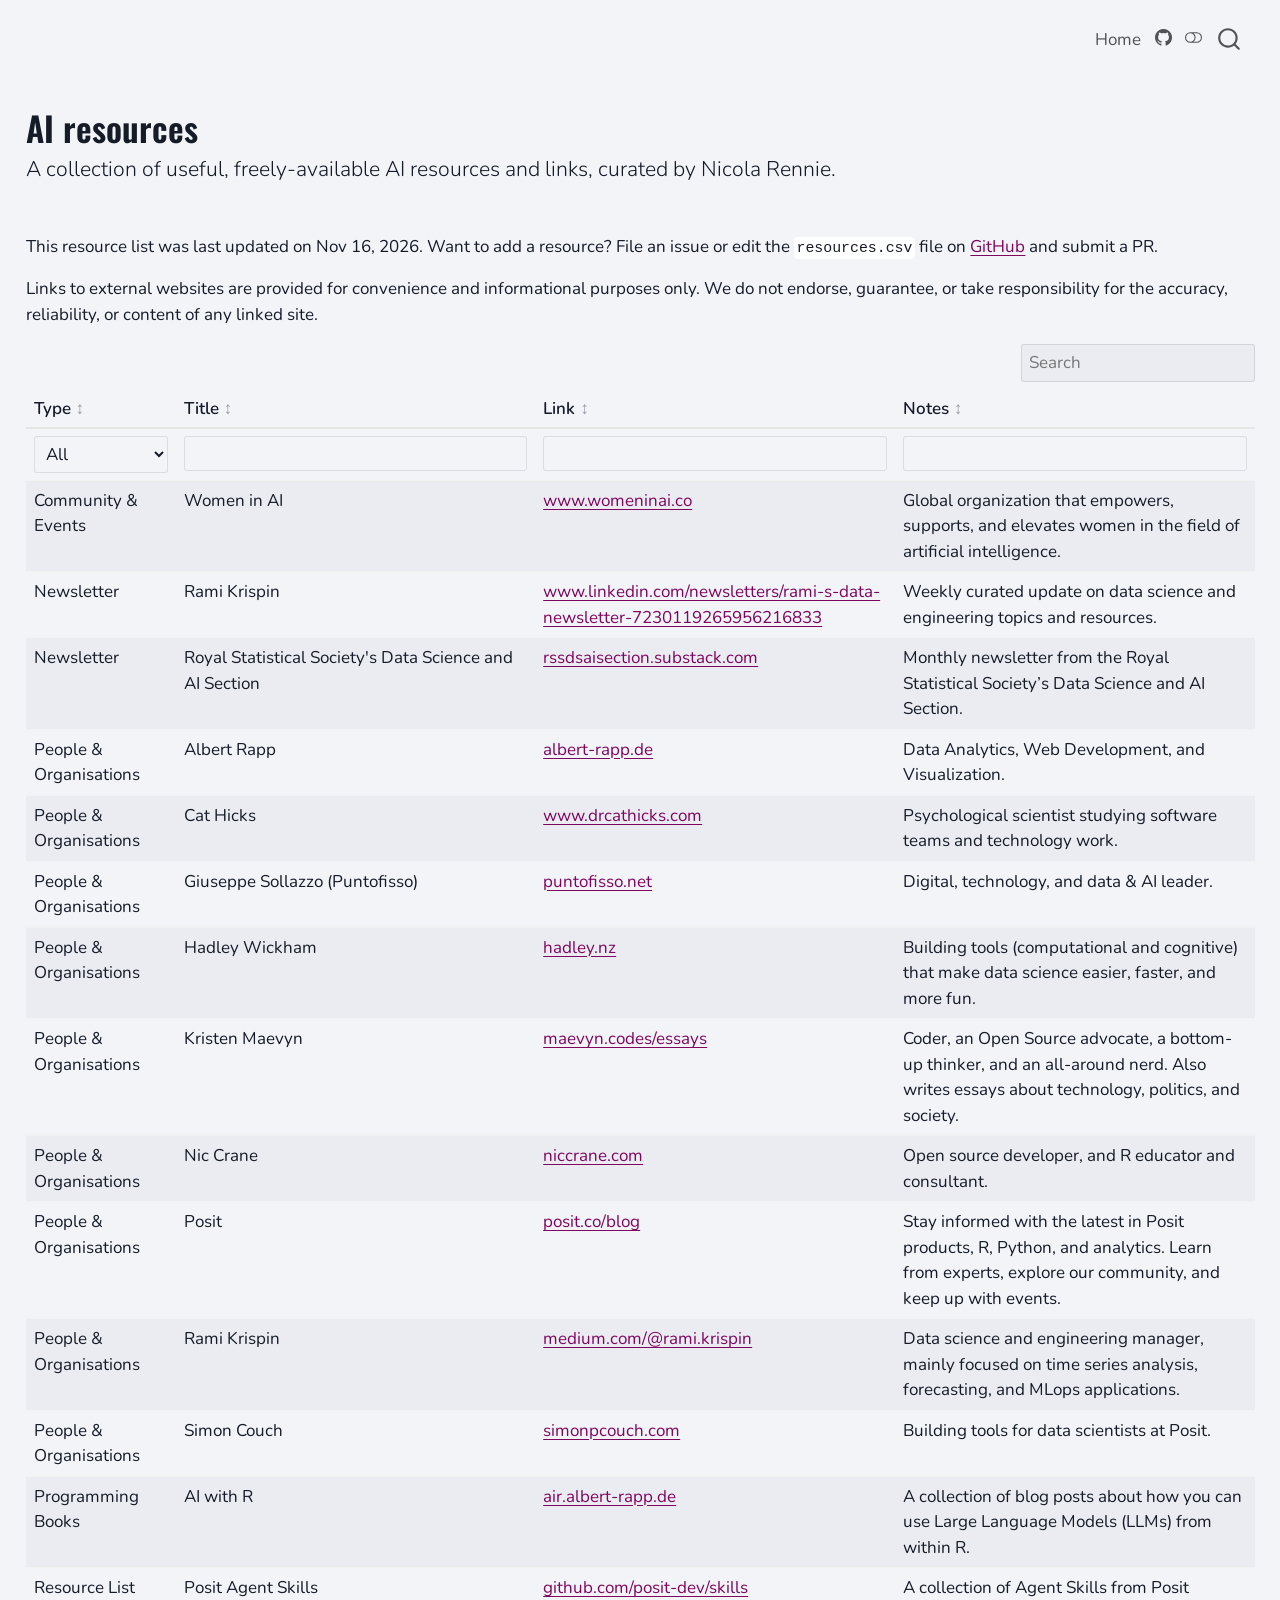
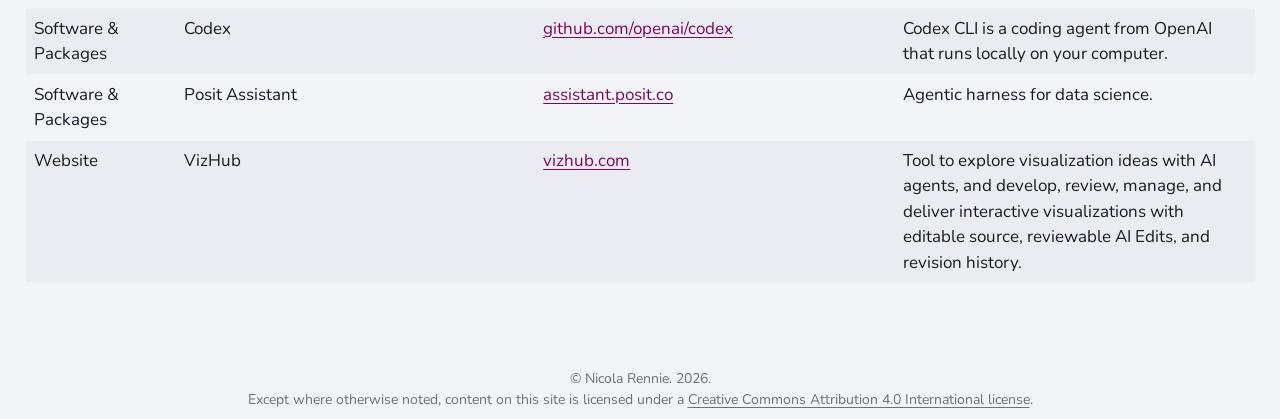
==== commit 837870b7: "Built site for gh-pages" ====
--- a/ai/index.html
+++ b/ai/index.html
@@ -2,7 +2,7 @@
 <html xmlns="http://www.w3.org/1999/xhtml" lang="en" xml:lang="en"><head>
 
 <meta charset="utf-8">
-<meta name="generator" content="quarto-1.10.20">
+<meta name="generator" content="quarto-1.11.9">
 
 <meta name="viewport" content="width=device-width, initial-scale=1.0, user-scalable=yes">
 
@@ -40,18 +40,19 @@
 <link href="../assets/img/favicon.ico" rel="icon">
 <script src="../site_libs/quarto-html/quarto.js" type="module"></script>
 <script src="../site_libs/quarto-html/tabsets/tabsets.js" type="module"></script>
+<script src="../site_libs/quarto-html/scrollable-regions/scrollable-regions.js" type="module"></script>
 <script src="../site_libs/quarto-html/popper.min.js"></script>
 <script src="../site_libs/quarto-html/tippy.umd.min.js"></script>
 <script src="../site_libs/quarto-html/anchor.min.js"></script>
 <link href="../site_libs/quarto-html/tippy.css" rel="stylesheet">
-<link href="../site_libs/quarto-html/quarto-syntax-highlighting-17888a1159294d3eb470f19f6f52f5a5.css" rel="stylesheet" class="quarto-color-scheme" id="quarto-text-highlighting-styles">
-<link href="../site_libs/quarto-html/quarto-syntax-highlighting-dark-0ae969d3293726db143f6e9eb89af930.css" rel="stylesheet" class="quarto-color-scheme quarto-color-alternate" id="quarto-text-highlighting-styles">
-<link href="../site_libs/quarto-html/quarto-syntax-highlighting-17888a1159294d3eb470f19f6f52f5a5.css" rel="stylesheet" class="quarto-color-scheme-extra" id="quarto-text-highlighting-styles">
+<link href="../site_libs/quarto-html/quarto-syntax-highlighting-63b5708e65d6cd79cd7618c58d0c21e7.css" rel="stylesheet" class="quarto-color-scheme" id="quarto-text-highlighting-styles">
+<link href="../site_libs/quarto-html/quarto-syntax-highlighting-dark-447e42e69aaa9833c0ba1b986f430b20.css" rel="stylesheet" class="quarto-color-scheme quarto-color-alternate" id="quarto-text-highlighting-styles">
+<link href="../site_libs/quarto-html/quarto-syntax-highlighting-63b5708e65d6cd79cd7618c58d0c21e7.css" rel="stylesheet" class="quarto-color-scheme-extra" id="quarto-text-highlighting-styles">
 <script src="../site_libs/bootstrap/bootstrap.min.js"></script>
 <link href="../site_libs/bootstrap/bootstrap-icons.css" rel="stylesheet">
-<link href="../site_libs/bootstrap/bootstrap-2d48fa70e9c25192268732d4560b64b7.min.css" rel="stylesheet" append-hash="true" class="quarto-color-scheme" id="quarto-bootstrap" data-mode="light">
-<link href="../site_libs/bootstrap/bootstrap-dark-f6762fb18ba392f7466c94cb06b648e6.min.css" rel="stylesheet" append-hash="true" class="quarto-color-scheme quarto-color-alternate" id="quarto-bootstrap" data-mode="dark">
-<link href="../site_libs/bootstrap/bootstrap-2d48fa70e9c25192268732d4560b64b7.min.css" rel="stylesheet" append-hash="true" class="quarto-color-scheme-extra" id="quarto-bootstrap" data-mode="light">
+<link href="../site_libs/bootstrap/bootstrap-0fa3639510d4c407cc26c9f3fc196d31.min.css" rel="stylesheet" append-hash="true" class="quarto-color-scheme" id="quarto-bootstrap" data-mode="light">
+<link href="../site_libs/bootstrap/bootstrap-dark-0af0892974b7e0608076abe1d9b1cdab.min.css" rel="stylesheet" append-hash="true" class="quarto-color-scheme quarto-color-alternate" id="quarto-bootstrap" data-mode="dark">
+<link href="../site_libs/bootstrap/bootstrap-0fa3639510d4c407cc26c9f3fc196d31.min.css" rel="stylesheet" append-hash="true" class="quarto-color-scheme-extra" id="quarto-bootstrap" data-mode="light">
 <script id="quarto-search-options" type="application/json">{
   "location": "navbar",
   "copy-button": false,
@@ -97,12 +98,10 @@
 <meta name="twitter:title" content="AI resources">
 <meta name="twitter:description" content="A collection of useful, freely-available AI resources and links.">
 <meta name="twitter:image" content="https://nrennie.github.io/resources/ai/featured.png">
-<meta name="twitter:image-height" content="1200">
-<meta name="twitter:image-width" content="1200">
 <meta name="twitter:card" content="summary_large_image">
 </head>
 
-<body class="floating nav-fixed quarto-light"><script id="quarto-html-before-body" type="application/javascript">
+<body class="floating nav-fixed quarto-light"><a id="quarto-skip-link" class="visually-hidden-focusable" href="#quarto-document-content">Skip to main content</a><script id="quarto-html-before-body" type="application/javascript">
     const toggleBodyColorMode = (bsSheetEl) => {
       const mode = bsSheetEl.getAttribute("data-mode");
       const bodyEl = window.document.querySelector("body");
@@ -125,6 +124,7 @@
       for (let i=0; i < toggles.length; i++) {
         const toggle = toggles[i];
         if (toggle) {
+          toggle.setAttribute("aria-checked", alternate ? "true" : "false");
           if (alternate) {
             toggle.classList.add("alternate");
           } else {
@@ -154,13 +154,19 @@
       manageTransitions('#quarto-margin-sidebar .nav-link', true);
       // Switch the toggles
       setColorSchemeToggle(alternate)
-      // Hack to workaround the fact that safari doesn't
-      // properly recolor the scrollbar when toggling (#1455)
+    }
+    // Hack to workaround the fact that safari doesn't
+    // properly recolor the scrollbar when toggling (#1455).
+    // Not run on load: stylesheets are set before first paint there, and
+    // scrolling would undo the scroll to a URL fragment (#14973).
+    // The one pixel nudge keeps the reader where they were.
+    const refreshSafariScrollbar = () => {
       if (navigator.userAgent.indexOf('Safari') > 0 && navigator.userAgent.indexOf('Chrome') == -1) {
         manageTransitions("body", false);
-        window.scrollTo(0, 1);
+        const scrollY = window.scrollY;
+        window.scrollTo(0, scrollY > 0 ? scrollY - 1 : 1);
         setTimeout(() => {
-          window.scrollTo(0, 0);
+          window.scrollTo(0, scrollY);
           manageTransitions("body", true);
         }, 40);
       }
@@ -254,6 +260,7 @@
       // Read the current dark / light value
       let toAlternate = !hasAlternateSentinel();
       toggleColorMode(toAlternate);
+      refreshSafariScrollbar();
       setStyleSentinel(toAlternate);
       toggleGiscusIfUsed(toAlternate, darkModeDefault);
       window.dispatchEvent(new Event('resize'));
@@ -268,10 +275,9 @@
 
 <div id="quarto-search-results"></div>
   <header id="quarto-header" class="headroom fixed-top">
-    <nav class="navbar navbar-expand-lg " data-bs-theme="dark">
+    <nav class="navbar navbar-expand-lg " data-bs-theme="dark" aria-label="Site">
       <div class="navbar-container container-fluid">
-            <div id="quarto-search" class="" title="Search"></div>
-          <button class="navbar-toggler" type="button" data-bs-toggle="collapse" data-bs-target="#navbarCollapse" aria-controls="navbarCollapse" role="menu" aria-expanded="false" aria-label="Toggle navigation" onclick="if (window.quartoToggleHeadroom) { window.quartoToggleHeadroom(); }">
+          <button class="navbar-toggler" type="button" data-bs-toggle="collapse" data-bs-target="#navbarCollapse" aria-controls="navbarCollapse" aria-expanded="false" aria-label="Toggle navigation" onclick="if (window.quartoToggleHeadroom) { window.quartoToggleHeadroom(); }">
   <span class="navbar-toggler-icon"></span>
 </button>
           <div class="collapse navbar-collapse" id="navbarCollapse">
@@ -284,8 +290,9 @@
           </div> <!-- /navcollapse -->
             <div class="quarto-navbar-tools">
     <a href="https://github.com/nrennie/resources" title="" class="quarto-navigation-tool px-1" aria-label=""><i class="bi bi-github"></i></a>
-  <a href="" class="quarto-color-scheme-toggle quarto-navigation-tool  px-1" onclick="window.quartoToggleColorScheme(); return false;" title="Toggle dark mode"><i class="bi"></i></a>
+  <button type="button" role="switch" aria-checked="false" class="quarto-color-scheme-toggle quarto-navigation-tool  px-1" onclick="window.quartoToggleColorScheme(); return false;" title="Toggle dark mode" aria-label="Toggle dark mode"><i class="bi"></i></button>
 </div>
+            <div id="quarto-search" class="" title="Search"></div>
       </div> <!-- /container-fluid -->
     </nav>
 </header>
@@ -298,7 +305,7 @@
     <div id="quarto-margin-sidebar" class="sidebar margin-sidebar zindex-bottom">
     </div>
 <!-- main -->
-<main class="content column-page" id="quarto-document-content">
+<main class="content column-page" id="quarto-document-content" tabindex="-1">
 
 
 <header id="title-block-header" class="quarto-title-block default">
@@ -326,12 +333,12 @@
 </header>
 
 
-<p>This resource list was last updated on Nov 02, 2026. Want to add a resource? File an issue or edit the <code>resources.csv</code> file on <a href="https://github.com/nrennie/resources">GitHub</a> and submit a PR.</p>
+<p>This resource list was last updated on Nov 16, 2026. Want to add a resource? File an issue or edit the <code>resources.csv</code> file on <a href="https://github.com/nrennie/resources">GitHub</a> and submit a PR.</p>
 <p>Links to external websites are provided for convenience and informational purposes only. We do not endorse, guarantee, or take responsibility for the accuracy, reliability, or content of any linked site.</p>
 <div class="cell">
 <div class="cell-output-display">
 <div class="reactable html-widget html-fill-item" id="resources-tbl" style="width:auto;height:auto;"></div>
-<script type="application/json" data-for="resources-tbl">{"x":{"tag":{"name":"Reactable","attribs":{"data":{"Type":["Community & Events","Newsletter","Newsletter","People & Organisations","People & Organisations","People & Organisations","People & Organisations","People & Organisations","People & Organisations","People & Organisations","People & Organisations","People & Organisations","Programming Books","Resource List","Software & Packages","Software & Packages"],"Title":["Women in AI","Rami Krispin","Royal Statistical Society's Data Science and AI Section","Albert Rapp","Cat Hicks","Giuseppe Sollazzo (Puntofisso)","Hadley Wickham","Kristen Maevyn","Nic Crane","Posit","Rami Krispin","Simon Couch","AI with R","Posit Agent Skills","Codex","Posit Assistant"],"Link":["<a href='https://www.womeninai.co/' target = '_blank'>www.womeninai.co<\/a>","<a href='https://www.linkedin.com/newsletters/rami-s-data-newsletter-7230119265956216833/' target = '_blank'>www.linkedin.com/newsletters/rami-s-data-newsletter-7230119265956216833<\/a>","<a href='https://rssdsaisection.substack.com/' target = '_blank'>rssdsaisection.substack.com<\/a>","<a href='https://albert-rapp.de/' target = '_blank'>albert-rapp.de<\/a>","<a href='https://www.drcathicks.com/' target = '_blank'>www.drcathicks.com<\/a>","<a href='https://puntofisso.net/' target = '_blank'>puntofisso.net<\/a>","<a href='https://hadley.nz/' target = '_blank'>hadley.nz<\/a>","<a href='https://maevyn.codes/essays' target = '_blank'>maevyn.codes/essays<\/a>","<a href='https://niccrane.com/' target = '_blank'>niccrane.com<\/a>","<a href='https://posit.co/blog/' target = '_blank'>posit.co/blog<\/a>","<a href='https://medium.com/@rami.krispin' target = '_blank'>medium.com/@rami.krispin<\/a>","<a href='https://simonpcouch.com' target = '_blank'>simonpcouch.com<\/a>","<a href='https://air.albert-rapp.de/' target = '_blank'>air.albert-rapp.de<\/a>","<a href='https://github.com/posit-dev/skills' target = '_blank'>github.com/posit-dev/skills<\/a>","<a href='https://github.com/openai/codex' target = '_blank'>github.com/openai/codex<\/a>","<a href='https://assistant.posit.co/' target = '_blank'>assistant.posit.co<\/a>"],"Notes":["Global organization that empowers, supports, and elevates women in the field of artificial intelligence.","Weekly curated update on data science and engineering topics and resources.","Monthly newsletter from the Royal Statistical Society’s Data Science and AI Section.","Data Analytics, Web Development, and Visualization.","Psychological scientist studying software teams and technology work.","Digital, technology, and data & AI leader.","Building tools (computational and cognitive) that make data science easier, faster, and more fun.","Coder, an Open Source advocate, a bottom-up thinker, and an all-around nerd. Also writes essays about technology, politics, and society.","Open source developer, and R educator and consultant.","Stay informed with the latest in Posit products, R, Python, and analytics. Learn from experts, explore our community, and keep up with events.","Data science and engineering manager, mainly focused on time series analysis, forecasting, and MLops applications.","Building tools for data scientists at Posit","A collection of blog posts about how you can use Large Language Models (LLMs) from within R.","A collection of Agent Skills from Posit","Codex CLI is a coding agent from OpenAI that runs locally on your computer.","Agentic harness for data science."]},"columns":[{"id":"Type","name":"Type","type":"character","filterInput":{"name":"select","attribs":{"onChange":"function(_e){(function(event){Reactable.setFilter(\n  'resources-tbl',\n  'Type',\n  event.target.value\n)}).apply(event.target,[_e])}"},"children":[{"name":"option","attribs":{"value":""},"children":["All"]},{"name":"option","attribs":{},"children":["Community & Events"]},{"name":"option","attribs":{},"children":["Newsletter"]},{"name":"option","attribs":{},"children":["People & Organisations"]},{"name":"option","attribs":{},"children":["Programming Books"]},{"name":"option","attribs":{},"children":["Resource List"]},{"name":"option","attribs":{},"children":["Software & Packages"]}]},"maxWidth":150},{"id":"Title","name":"Title","type":"character"},{"id":"Link","name":"Link","type":["glue","character"],"html":true},{"id":"Notes","name":"Notes","type":"character","maxWidth":400}],"filterable":true,"searchable":true,"pagination":false,"striped":true,"showSortable":true,"elementId":"resources-tbl","dataKey":"cb6ce9f3eb1f7fd56effc346a3e11964"},"children":[]},"class":"reactR_markup"},"evals":["tag.attribs.columns.0.filterInput.attribs.onChange"],"jsHooks":[]}</script>
+<script type="application/json" data-for="resources-tbl">{"x":{"tag":{"name":"Reactable","attribs":{"data":{"Type":["Community & Events","Newsletter","Newsletter","People & Organisations","People & Organisations","People & Organisations","People & Organisations","People & Organisations","People & Organisations","People & Organisations","People & Organisations","People & Organisations","Programming Books","Resource List","Software & Packages","Software & Packages","Website"],"Title":["Women in AI","Rami Krispin","Royal Statistical Society's Data Science and AI Section","Albert Rapp","Cat Hicks","Giuseppe Sollazzo (Puntofisso)","Hadley Wickham","Kristen Maevyn","Nic Crane","Posit","Rami Krispin","Simon Couch","AI with R","Posit Agent Skills","Codex","Posit Assistant","VizHub"],"Link":["<a href='https://www.womeninai.co/' target = '_blank'>www.womeninai.co<\/a>","<a href='https://www.linkedin.com/newsletters/rami-s-data-newsletter-7230119265956216833/' target = '_blank'>www.linkedin.com/newsletters/rami-s-data-newsletter-7230119265956216833<\/a>","<a href='https://rssdsaisection.substack.com/' target = '_blank'>rssdsaisection.substack.com<\/a>","<a href='https://albert-rapp.de/' target = '_blank'>albert-rapp.de<\/a>","<a href='https://www.drcathicks.com/' target = '_blank'>www.drcathicks.com<\/a>","<a href='https://puntofisso.net/' target = '_blank'>puntofisso.net<\/a>","<a href='https://hadley.nz/' target = '_blank'>hadley.nz<\/a>","<a href='https://maevyn.codes/essays' target = '_blank'>maevyn.codes/essays<\/a>","<a href='https://niccrane.com/' target = '_blank'>niccrane.com<\/a>","<a href='https://posit.co/blog/' target = '_blank'>posit.co/blog<\/a>","<a href='https://medium.com/@rami.krispin' target = '_blank'>medium.com/@rami.krispin<\/a>","<a href='https://simonpcouch.com' target = '_blank'>simonpcouch.com<\/a>","<a href='https://air.albert-rapp.de/' target = '_blank'>air.albert-rapp.de<\/a>","<a href='https://github.com/posit-dev/skills' target = '_blank'>github.com/posit-dev/skills<\/a>","<a href='https://github.com/openai/codex' target = '_blank'>github.com/openai/codex<\/a>","<a href='https://assistant.posit.co/' target = '_blank'>assistant.posit.co<\/a>","<a href='https://vizhub.com/' target = '_blank'>vizhub.com<\/a>"],"Notes":["Global organization that empowers, supports, and elevates women in the field of artificial intelligence.","Weekly curated update on data science and engineering topics and resources.","Monthly newsletter from the Royal Statistical Society’s Data Science and AI Section.","Data Analytics, Web Development, and Visualization.","Psychological scientist studying software teams and technology work.","Digital, technology, and data & AI leader.","Building tools (computational and cognitive) that make data science easier, faster, and more fun.","Coder, an Open Source advocate, a bottom-up thinker, and an all-around nerd. Also writes essays about technology, politics, and society.","Open source developer, and R educator and consultant.","Stay informed with the latest in Posit products, R, Python, and analytics. Learn from experts, explore our community, and keep up with events.","Data science and engineering manager, mainly focused on time series analysis, forecasting, and MLops applications.","Building tools for data scientists at Posit.","A collection of blog posts about how you can use Large Language Models (LLMs) from within R.","A collection of Agent Skills from Posit","Codex CLI is a coding agent from OpenAI that runs locally on your computer.","Agentic harness for data science.","Tool to explore visualization ideas with AI agents, and develop, review, manage, and deliver interactive visualizations with editable source, reviewable AI Edits, and revision history."]},"columns":[{"id":"Type","name":"Type","type":"character","filterInput":{"name":"select","attribs":{"onChange":"function(_e){(function(event){Reactable.setFilter(\n  'resources-tbl',\n  'Type',\n  event.target.value\n)}).apply(event.target,[_e])}"},"children":[{"name":"option","attribs":{"value":""},"children":["All"]},{"name":"option","attribs":{},"children":["Community & Events"]},{"name":"option","attribs":{},"children":["Newsletter"]},{"name":"option","attribs":{},"children":["People & Organisations"]},{"name":"option","attribs":{},"children":["Programming Books"]},{"name":"option","attribs":{},"children":["Resource List"]},{"name":"option","attribs":{},"children":["Software & Packages"]},{"name":"option","attribs":{},"children":["Website"]}]},"maxWidth":150},{"id":"Title","name":"Title","type":"character"},{"id":"Link","name":"Link","type":["glue","character"],"html":true},{"id":"Notes","name":"Notes","type":"character","maxWidth":400}],"filterable":true,"searchable":true,"pagination":false,"striped":true,"showSortable":true,"elementId":"resources-tbl","dataKey":"45dae65e6cdc38e183ffa355826e82cd"},"children":[]},"class":"reactR_markup"},"evals":["tag.attribs.columns.0.filterInput.attribs.onChange"],"jsHooks":[]}</script>
 </div>
 </div>
 
@@ -342,15 +349,50 @@
   window.document.addEventListener("DOMContentLoaded", function (event) {
     // Ensure there is a toggle, if there isn't float one in the top right
     if (window.document.querySelector('.quarto-color-scheme-toggle') === null) {
-      const a = window.document.createElement('a');
-      a.classList.add('top-right');
-      a.classList.add('quarto-color-scheme-toggle');
-      a.href = "";
-      a.onclick = function() { try { window.quartoToggleColorScheme(); } catch {} return false; };
+      const toggle = window.document.createElement('button');
+      toggle.type = "button";
+      toggle.setAttribute("role", "switch");
+      toggle.setAttribute("aria-checked", "false");
+      toggle.classList.add('top-right');
+      toggle.classList.add('quarto-color-scheme-toggle');
+      toggle.setAttribute("aria-label", "Toggle dark mode");
+      toggle.onclick = function() { try { window.quartoToggleColorScheme(); } catch {} return false; };
       const i = window.document.createElement("i");
       i.classList.add('bi');
-      a.appendChild(i);
-      window.document.body.appendChild(a);
+      toggle.appendChild(i);
+      // Put the toggle in a landmark of its own, so that landmark navigation
+      // can reach it.
+      //
+      // The container is always a fresh direct child of body, and the toggle is
+      // never moved into page furniture that the theme or the author controls.
+      // The toggle is positioned against the page, so any ancestor that
+      // establishes a containing block captures it: a positioned element or a
+      // grid for position: absolute, and transform, filter, will-change or
+      // contain for position: fixed. A direct child of body has none of these
+      // to inherit, and the shift when one appears is silent and visual.
+      //
+      // ARIA says a document should have at most one banner, and axe reports a
+      // duplicate whether or not the banners carry distinct labels. So use a
+      // header when the page has no banner yet, and a named region otherwise.
+      //
+      // A header is a banner wherever it sits, unless it is inside sectioning
+      // content, so this cannot just look at the children of body: a custom
+      // page layout wraps the title block header in a plain div. An explicit
+      // role="banner" always counts.
+      const sectioning = 'article, aside, main, nav, section, [role="article"], [role="complementary"], [role="main"], [role="navigation"], [role="region"]';
+      const hasBanner = Array.from(
+        window.document.querySelectorAll('header:not([role]), [role="banner"]')
+      ).some(function(el) {
+        return el.hasAttribute("role") || el.closest(sectioning) === null;
+      });
+      const container = window.document.createElement(hasBanner ? "div" : "header");
+      if (hasBanner) {
+        container.setAttribute("role", "region");
+        container.setAttribute("aria-label", "Toggle dark mode");
+      }
+      container.classList.add('quarto-color-scheme-toggle-container');
+      container.appendChild(toggle);
+      window.document.body.appendChild(container);
     }
     setColorSchemeToggle(hasAlternateSentinel())
     const icon = "";
@@ -429,7 +471,8 @@
           return filterRegex.test(href) || localhostRegex.test(href) || mailtoRegex.test(href);
       }
       // Inspect non-navigation links and adorn them if external
-     var links = window.document.querySelectorAll('a[href]:not(.nav-link):not(.navbar-brand):not(.toc-action):not(.sidebar-link):not(.sidebar-item-toggle):not(.pagination-link):not(.no-external):not([aria-hidden]):not(.dropdown-item):not(.quarto-navigation-tool):not(.about-link)');
+      window.quartoDecorateExternalLinks = function (root) {
+     var links = (root || window.document).querySelectorAll('a[href]:not(.nav-link):not(.navbar-brand):not(.toc-action):not(.sidebar-link):not(.sidebar-item-toggle):not(.pagination-link):not(.no-external):not([aria-hidden]):not(.dropdown-item):not(.quarto-navigation-tool):not(.about-link)');
       for (var i=0; i<links.length; i++) {
         const link = links[i];
         if (!isInternal(link.href)) {
@@ -438,8 +481,69 @@
           if (link.dataset.originalHref !== undefined) {
             link.href = link.dataset.originalHref;
           }
-        }
-      }
+          if (!link.classList.contains('no-external-icon')) {
+          }
+        }
+      }
+      };
+      window.quartoDecorateExternalLinks(window.document);
+    // Esc closes the popup (WCAG 1.4.13) and focus leaving both trigger and
+    // popup closes it (WCAG 2.4.11); tippy handles neither for interactive popups.
+    const hideOnEscAndFocusOut = {
+      name: 'hideOnEscAndFocusOut',
+      defaultValue: true,
+      fn(instance) {
+        const dismiss = () => {
+          // A show scheduled by the trigger delay would otherwise reopen it
+          instance.clearDelayTimeouts();
+          instance.hide();
+        };
+        const onKeyDown = (event) => {
+          if (event.key !== 'Escape') {
+            return;
+          }
+          // Keep Esc from also reaching page handlers (e.g. reveal.js overview),
+          // except an open reveal.js slide menu, which Esc should close too.
+          // The menu handles keys only when its keyboard option is on.
+          const menuHandlesEsc = window.Reveal?.getPlugin?.('menu')?.isOpen() &&
+            window.Reveal.getConfig().menu?.keyboard !== false;
+          if (!menuHandlesEsc) {
+            event.stopPropagation();
+          }
+          if (instance.popper.contains(window.document.activeElement)) {
+            // Disabled while refocusing so the focus trigger does not reopen it
+            instance.disable();
+            instance.reference.focus();
+            instance.enable();
+          }
+          dismiss();
+        };
+        const onFocusOut = (event) => {
+          const target = event.relatedTarget;
+          if (target && !instance.reference.contains(target) &&
+              !instance.popper.contains(target)) {
+            dismiss();
+          }
+        };
+        // On the trigger too: a click trigger (code-annotations: select) has no
+        // blur handling. Attached for the instance's lifetime so leaving the
+        // trigger also cancels a show still pending on the trigger delay.
+        instance.reference.addEventListener('focusout', onFocusOut);
+        return {
+          onShow() {
+            window.document.addEventListener('keydown', onKeyDown, true);
+            instance.popper.addEventListener('focusout', onFocusOut);
+          },
+          onHide() {
+            window.document.removeEventListener('keydown', onKeyDown, true);
+            instance.popper.removeEventListener('focusout', onFocusOut);
+          },
+          onDestroy() {
+            instance.reference.removeEventListener('focusout', onFocusOut);
+          },
+        };
+      },
+    };
     function tippyHover(el, contentFn, onTriggerFn, onUntriggerFn) {
       const config = {
         allowHTML: true,
@@ -453,6 +557,7 @@
         interactiveBorder: 10,
         theme: 'quarto',
         placement: 'bottom-start',
+        plugins: [hideOnEscAndFocusOut],
       };
       if (contentFn) {
         config.content = contentFn;
@@ -615,44 +720,54 @@
           const lineIds = lines.map((line) => {
             return targetCell + "-" + line;
           })
-          let top = null;
-          let height = null;
-          let parent = null;
+          // Each band is positioned against its own containing block, which is
+          // not the offsetParent of the lines, so place it from client rects.
+          const placeBand = (band, firstEl, lastEl, codeBlock) => {
+            const container = band.offsetParent;
+            if (container === null) {
+              return;
+            }
+            const containerRect = container.getBoundingClientRect();
+            // Reveal.js scales slides with a transform, so convert client
+            // pixels back to the CSS pixels of the container.
+            const scale = containerRect.height / container.offsetHeight || 1;
+            const firstRect = firstEl.getBoundingClientRect();
+            const lastRect = lastEl.getBoundingClientRect();
+            const top = (firstRect.top - containerRect.top) / scale - container.clientTop + container.scrollTop;
+            const height = (lastRect.bottom - firstRect.top) / scale;
+            band.style.top = top - 2 + "px";
+            band.style.height = height + 4 + "px";
+            if (codeBlock) {
+              // Without the copy button wrapper, the containing block is wider
+              // than the code block, so span the code block explicitly.
+              const blockRect = codeBlock.getBoundingClientRect();
+              band.style.left = (blockRect.left - containerRect.left) / scale - container.clientLeft + container.scrollLeft + "px";
+              band.style.width = blockRect.width / scale + "px";
+            }
+          };
           if (lineIds.length > 0) {
-              //compute the position of the single el (top and bottom and make a div)
-              const el = window.document.getElementById(lineIds[0]);
-              top = el.offsetTop;
-              height = el.offsetHeight;
-              parent = el.parentElement.parentElement;
-            if (lineIds.length > 1) {
-              const lastEl = window.document.getElementById(lineIds[lineIds.length - 1]);
-              const bottom = lastEl.offsetTop + lastEl.offsetHeight;
-              height = bottom - top;
+            const el = window.document.getElementById(lineIds[0]);
+            const lastEl = window.document.getElementById(lineIds[lineIds.length - 1]);
+            const parent = el.parentElement.parentElement;
+            // cook up a div (if necessary) and position it
+            let div = window.document.getElementById("code-annotation-line-highlight");
+            if (div === null) {
+              div = window.document.createElement("div");
+              div.setAttribute("id", "code-annotation-line-highlight");
+              div.style.position = 'absolute';
+              parent.appendChild(div);
             }
-            if (top !== null && height !== null && parent !== null) {
-              // cook up a div (if necessary) and position it 
-              let div = window.document.getElementById("code-annotation-line-highlight");
-              if (div === null) {
-                div = window.document.createElement("div");
-                div.setAttribute("id", "code-annotation-line-highlight");
-                div.style.position = 'absolute';
-                parent.appendChild(div);
-              }
-              div.style.top = top - 2 + "px";
-              div.style.height = height + 4 + "px";
-              div.style.left = 0;
-              let gutterDiv = window.document.getElementById("code-annotation-line-highlight-gutter");
-              if (gutterDiv === null) {
-                gutterDiv = window.document.createElement("div");
-                gutterDiv.setAttribute("id", "code-annotation-line-highlight-gutter");
-                gutterDiv.style.position = 'absolute';
-                const codeCell = window.document.getElementById(targetCell);
-                const gutter = codeCell.querySelector('.code-annotation-gutter');
-                gutter.appendChild(gutterDiv);
-              }
-              gutterDiv.style.top = top - 2 + "px";
-              gutterDiv.style.height = height + 4 + "px";
+            placeBand(div, el, lastEl, parent.closest("div.sourceCode") || parent);
+            let gutterDiv = window.document.getElementById("code-annotation-line-highlight-gutter");
+            if (gutterDiv === null) {
+              gutterDiv = window.document.createElement("div");
+              gutterDiv.setAttribute("id", "code-annotation-line-highlight-gutter");
+              gutterDiv.style.position = 'absolute';
+              const codeCell = window.document.getElementById(targetCell);
+              const gutter = codeCell.querySelector('.code-annotation-gutter');
+              gutter.appendChild(gutterDiv);
             }
+            placeBand(gutterDiv, el, lastEl);
             selectedAnnoteEl = annoteEl;
           }
         };
@@ -751,6 +866,9 @@
     }
   });
   </script>
+  <script type="application/javascript">
+  window.quartoScrollableRegionsLabels = {"code":"Scrollable code","output":"Scrollable output"};
+  </script>
 </div> <!-- /content -->
 <footer class="footer">
   <div class="nav-footer">
--- a/site_libs/quarto-html/quarto-syntax-highlighting-63b5708e65d6cd79cd7618c58d0c21e7.css
+++ b/site_libs/quarto-html/quarto-syntax-highlighting-63b5708e65d6cd79cd7618c58d0c21e7.css
@@ -0,0 +1,236 @@
+/* quarto syntax highlight colors */
+:root {
+  --quarto-hl-ot-color: #003B4F;
+  --quarto-hl-at-color: #657422;
+  --quarto-hl-ss-color: #20794D;
+  --quarto-hl-an-color: #5E5E5E;
+  --quarto-hl-fu-color: #4758AB;
+  --quarto-hl-st-color: #20794D;
+  --quarto-hl-cf-color: #003B4F;
+  --quarto-hl-op-color: #5E5E5E;
+  --quarto-hl-er-color: #AD0000;
+  --quarto-hl-bn-color: #AD0000;
+  --quarto-hl-al-color: #AD0000;
+  --quarto-hl-va-color: #111111;
+  --quarto-hl-bu-color: inherit;
+  --quarto-hl-ex-color: inherit;
+  --quarto-hl-pp-color: #AD0000;
+  --quarto-hl-in-color: #5E5E5E;
+  --quarto-hl-vs-color: #20794D;
+  --quarto-hl-wa-color: #5E5E5E;
+  --quarto-hl-do-color: #5E5E5E;
+  --quarto-hl-im-color: #00769E;
+  --quarto-hl-ch-color: #20794D;
+  --quarto-hl-dt-color: #AD0000;
+  --quarto-hl-fl-color: #AD0000;
+  --quarto-hl-co-color: #5E5E5E;
+  --quarto-hl-cv-color: #5E5E5E;
+  --quarto-hl-cn-color: #8f5902;
+  --quarto-hl-sc-color: #5E5E5E;
+  --quarto-hl-dv-color: #AD0000;
+  --quarto-hl-kw-color: #003B4F;
+}
+
+/* other quarto variables */
+:root {
+  --quarto-font-monospace: SFMono-Regular, Menlo, Monaco, Consolas, "Liberation Mono", "Courier New", monospace;
+}
+
+/* syntax highlight based on Pandoc's rules */
+pre > code.sourceCode > span {
+  color: #003B4F;
+}
+
+code.sourceCode > span {
+  color: #003B4F;
+}
+
+div.sourceCode,
+div.sourceCode pre.sourceCode {
+  color: #003B4F;
+}
+
+/* Normal */
+code span {
+  color: #003B4F;
+}
+
+/* Alert */
+code span.al {
+  color: #AD0000;
+  font-style: inherit;
+}
+
+/* Annotation */
+code span.an {
+  color: #5E5E5E;
+  font-style: inherit;
+}
+
+/* Attribute */
+code span.at {
+  color: #657422;
+  font-style: inherit;
+}
+
+/* BaseN */
+code span.bn {
+  color: #AD0000;
+  font-style: inherit;
+}
+
+/* BuiltIn */
+code span.bu {
+  font-style: inherit;
+}
+
+/* ControlFlow */
+code span.cf {
+  color: #003B4F;
+  font-weight: bold;
+  font-style: inherit;
+}
+
+/* Char */
+code span.ch {
+  color: #20794D;
+  font-style: inherit;
+}
+
+/* Constant */
+code span.cn {
+  color: #8f5902;
+  font-style: inherit;
+}
+
+/* Comment */
+code span.co {
+  color: #5E5E5E;
+  font-style: inherit;
+}
+
+/* CommentVar */
+code span.cv {
+  color: #5E5E5E;
+  font-style: italic;
+}
+
+/* Documentation */
+code span.do {
+  color: #5E5E5E;
+  font-style: italic;
+}
+
+/* DataType */
+code span.dt {
+  color: #AD0000;
+  font-style: inherit;
+}
+
+/* DecVal */
+code span.dv {
+  color: #AD0000;
+  font-style: inherit;
+}
+
+/* Error */
+code span.er {
+  color: #AD0000;
+  font-style: inherit;
+}
+
+/* Extension */
+code span.ex {
+  font-style: inherit;
+}
+
+/* Float */
+code span.fl {
+  color: #AD0000;
+  font-style: inherit;
+}
+
+/* Function */
+code span.fu {
+  color: #4758AB;
+  font-style: inherit;
+}
+
+/* Import */
+code span.im {
+  color: #00769E;
+  font-style: inherit;
+}
+
+/* Information */
+code span.in {
+  color: #5E5E5E;
+  font-style: inherit;
+}
+
+/* Keyword */
+code span.kw {
+  color: #003B4F;
+  font-weight: bold;
+  font-style: inherit;
+}
+
+/* Operator */
+code span.op {
+  color: #5E5E5E;
+  font-style: inherit;
+}
+
+/* Other */
+code span.ot {
+  color: #003B4F;
+  font-style: inherit;
+}
+
+/* Preprocessor */
+code span.pp {
+  color: #AD0000;
+  font-style: inherit;
+}
+
+/* SpecialChar */
+code span.sc {
+  color: #5E5E5E;
+  font-style: inherit;
+}
+
+/* SpecialString */
+code span.ss {
+  color: #20794D;
+  font-style: inherit;
+}
+
+/* String */
+code span.st {
+  color: #20794D;
+  font-style: inherit;
+}
+
+/* Variable */
+code span.va {
+  color: #111111;
+  font-style: inherit;
+}
+
+/* VerbatimString */
+code span.vs {
+  color: #20794D;
+  font-style: inherit;
+}
+
+/* Warning */
+code span.wa {
+  color: #5E5E5E;
+  font-style: italic;
+}
+
+.prevent-inlining {
+  content: "</";
+}
+
+/*# sourceMappingURL=054cc16b9e9817627be6994582d2ffb5.css.map */
--- a/site_libs/quarto-html/quarto-syntax-highlighting-dark-447e42e69aaa9833c0ba1b986f430b20.css
+++ b/site_libs/quarto-html/quarto-syntax-highlighting-dark-447e42e69aaa9833c0ba1b986f430b20.css
@@ -0,0 +1,219 @@
+/* quarto syntax highlight colors */
+:root {
+  --quarto-hl-al-color: #f07178;
+  --quarto-hl-an-color: #d4d0ab;
+  --quarto-hl-at-color: #00e0e0;
+  --quarto-hl-bn-color: #d4d0ab;
+  --quarto-hl-bu-color: #abe338;
+  --quarto-hl-ch-color: #abe338;
+  --quarto-hl-co-color: #f8f8f2;
+  --quarto-hl-cv-color: #ffd700;
+  --quarto-hl-cn-color: #ffd700;
+  --quarto-hl-cf-color: #ffa07a;
+  --quarto-hl-dt-color: #ffa07a;
+  --quarto-hl-dv-color: #d4d0ab;
+  --quarto-hl-do-color: #f8f8f2;
+  --quarto-hl-er-color: #f07178;
+  --quarto-hl-ex-color: #00e0e0;
+  --quarto-hl-fl-color: #d4d0ab;
+  --quarto-hl-fu-color: #ffa07a;
+  --quarto-hl-im-color: #abe338;
+  --quarto-hl-in-color: #d4d0ab;
+  --quarto-hl-kw-color: #ffa07a;
+  --quarto-hl-op-color: #ffa07a;
+  --quarto-hl-ot-color: #00e0e0;
+  --quarto-hl-pp-color: #dcc6e0;
+  --quarto-hl-re-color: #00e0e0;
+  --quarto-hl-sc-color: #abe338;
+  --quarto-hl-ss-color: #abe338;
+  --quarto-hl-st-color: #abe338;
+  --quarto-hl-va-color: #00e0e0;
+  --quarto-hl-vs-color: #abe338;
+  --quarto-hl-wa-color: #dcc6e0;
+}
+
+/* other quarto variables */
+:root {
+  --quarto-font-monospace: SFMono-Regular, Menlo, Monaco, Consolas, "Liberation Mono", "Courier New", monospace;
+}
+
+/* syntax highlight based on Pandoc's rules */
+pre > code.sourceCode > span {
+  color: #f8f8f2;
+}
+
+code.sourceCode > span {
+  color: #f8f8f2;
+}
+
+div.sourceCode,
+div.sourceCode pre.sourceCode {
+  color: #f8f8f2;
+}
+
+/* Normal */
+code span {
+  color: #f8f8f2;
+}
+
+/* Alert */
+code span.al {
+  color: #f07178;
+}
+
+/* Annotation */
+code span.an {
+  color: #d4d0ab;
+}
+
+/* Attribute */
+code span.at {
+  color: #00e0e0;
+}
+
+/* BaseN */
+code span.bn {
+  color: #d4d0ab;
+}
+
+/* BuiltIn */
+code span.bu {
+  color: #abe338;
+}
+
+/* ControlFlow */
+code span.cf {
+  font-weight: bold;
+  color: #ffa07a;
+}
+
+/* Char */
+code span.ch {
+  color: #abe338;
+}
+
+/* Constant */
+code span.cn {
+  color: #ffd700;
+}
+
+/* Comment */
+code span.co {
+  font-style: italic;
+  color: #f8f8f2;
+}
+
+/* CommentVar */
+code span.cv {
+  color: #ffd700;
+}
+
+/* Documentation */
+code span.do {
+  color: #f8f8f2;
+}
+
+/* DataType */
+code span.dt {
+  color: #ffa07a;
+}
+
+/* DecVal */
+code span.dv {
+  color: #d4d0ab;
+}
+
+/* Error */
+code span.er {
+  color: #f07178;
+  text-decoration: underline;
+}
+
+/* Extension */
+code span.ex {
+  font-weight: bold;
+  color: #00e0e0;
+}
+
+/* Float */
+code span.fl {
+  color: #d4d0ab;
+}
+
+/* Function */
+code span.fu {
+  color: #ffa07a;
+}
+
+/* Import */
+code span.im {
+  color: #abe338;
+}
+
+/* Information */
+code span.in {
+  color: #d4d0ab;
+}
+
+/* Keyword */
+code span.kw {
+  font-weight: bold;
+  color: #ffa07a;
+}
+
+/* Operator */
+code span.op {
+  color: #ffa07a;
+}
+
+/* Other */
+code span.ot {
+  color: #00e0e0;
+}
+
+/* Preprocessor */
+code span.pp {
+  color: #dcc6e0;
+}
+
+/* RegionMarker */
+code span.re {
+  background-color: #f8f8f2;
+  color: #00e0e0;
+}
+
+/* SpecialChar */
+code span.sc {
+  color: #abe338;
+}
+
+/* SpecialString */
+code span.ss {
+  color: #abe338;
+}
+
+/* String */
+code span.st {
+  color: #abe338;
+}
+
+/* Variable */
+code span.va {
+  color: #00e0e0;
+}
+
+/* VerbatimString */
+code span.vs {
+  color: #abe338;
+}
+
+/* Warning */
+code span.wa {
+  color: #dcc6e0;
+}
+
+.prevent-inlining {
+  content: "</";
+}
+
+/*# sourceMappingURL=be8e1111c2b710f7c3a4926ffa2967aa.css.map */
--- a/site_libs/quarto-html/quarto-syntax-highlighting-63b5708e65d6cd79cd7618c58d0c21e7.css
+++ b/site_libs/quarto-html/quarto-syntax-highlighting-63b5708e65d6cd79cd7618c58d0c21e7.css
@@ -0,0 +1,236 @@
+/* quarto syntax highlight colors */
+:root {
+  --quarto-hl-ot-color: #003B4F;
+  --quarto-hl-at-color: #657422;
+  --quarto-hl-ss-color: #20794D;
+  --quarto-hl-an-color: #5E5E5E;
+  --quarto-hl-fu-color: #4758AB;
+  --quarto-hl-st-color: #20794D;
+  --quarto-hl-cf-color: #003B4F;
+  --quarto-hl-op-color: #5E5E5E;
+  --quarto-hl-er-color: #AD0000;
+  --quarto-hl-bn-color: #AD0000;
+  --quarto-hl-al-color: #AD0000;
+  --quarto-hl-va-color: #111111;
+  --quarto-hl-bu-color: inherit;
+  --quarto-hl-ex-color: inherit;
+  --quarto-hl-pp-color: #AD0000;
+  --quarto-hl-in-color: #5E5E5E;
+  --quarto-hl-vs-color: #20794D;
+  --quarto-hl-wa-color: #5E5E5E;
+  --quarto-hl-do-color: #5E5E5E;
+  --quarto-hl-im-color: #00769E;
+  --quarto-hl-ch-color: #20794D;
+  --quarto-hl-dt-color: #AD0000;
+  --quarto-hl-fl-color: #AD0000;
+  --quarto-hl-co-color: #5E5E5E;
+  --quarto-hl-cv-color: #5E5E5E;
+  --quarto-hl-cn-color: #8f5902;
+  --quarto-hl-sc-color: #5E5E5E;
+  --quarto-hl-dv-color: #AD0000;
+  --quarto-hl-kw-color: #003B4F;
+}
+
+/* other quarto variables */
+:root {
+  --quarto-font-monospace: SFMono-Regular, Menlo, Monaco, Consolas, "Liberation Mono", "Courier New", monospace;
+}
+
+/* syntax highlight based on Pandoc's rules */
+pre > code.sourceCode > span {
+  color: #003B4F;
+}
+
+code.sourceCode > span {
+  color: #003B4F;
+}
+
+div.sourceCode,
+div.sourceCode pre.sourceCode {
+  color: #003B4F;
+}
+
+/* Normal */
+code span {
+  color: #003B4F;
+}
+
+/* Alert */
+code span.al {
+  color: #AD0000;
+  font-style: inherit;
+}
+
+/* Annotation */
+code span.an {
+  color: #5E5E5E;
+  font-style: inherit;
+}
+
+/* Attribute */
+code span.at {
+  color: #657422;
+  font-style: inherit;
+}
+
+/* BaseN */
+code span.bn {
+  color: #AD0000;
+  font-style: inherit;
+}
+
+/* BuiltIn */
+code span.bu {
+  font-style: inherit;
+}
+
+/* ControlFlow */
+code span.cf {
+  color: #003B4F;
+  font-weight: bold;
+  font-style: inherit;
+}
+
+/* Char */
+code span.ch {
+  color: #20794D;
+  font-style: inherit;
+}
+
+/* Constant */
+code span.cn {
+  color: #8f5902;
+  font-style: inherit;
+}
+
+/* Comment */
+code span.co {
+  color: #5E5E5E;
+  font-style: inherit;
+}
+
+/* CommentVar */
+code span.cv {
+  color: #5E5E5E;
+  font-style: italic;
+}
+
+/* Documentation */
+code span.do {
+  color: #5E5E5E;
+  font-style: italic;
+}
+
+/* DataType */
+code span.dt {
+  color: #AD0000;
+  font-style: inherit;
+}
+
+/* DecVal */
+code span.dv {
+  color: #AD0000;
+  font-style: inherit;
+}
+
+/* Error */
+code span.er {
+  color: #AD0000;
+  font-style: inherit;
+}
+
+/* Extension */
+code span.ex {
+  font-style: inherit;
+}
+
+/* Float */
+code span.fl {
+  color: #AD0000;
+  font-style: inherit;
+}
+
+/* Function */
+code span.fu {
+  color: #4758AB;
+  font-style: inherit;
+}
+
+/* Import */
+code span.im {
+  color: #00769E;
+  font-style: inherit;
+}
+
+/* Information */
+code span.in {
+  color: #5E5E5E;
+  font-style: inherit;
+}
+
+/* Keyword */
+code span.kw {
+  color: #003B4F;
+  font-weight: bold;
+  font-style: inherit;
+}
+
+/* Operator */
+code span.op {
+  color: #5E5E5E;
+  font-style: inherit;
+}
+
+/* Other */
+code span.ot {
+  color: #003B4F;
+  font-style: inherit;
+}
+
+/* Preprocessor */
+code span.pp {
+  color: #AD0000;
+  font-style: inherit;
+}
+
+/* SpecialChar */
+code span.sc {
+  color: #5E5E5E;
+  font-style: inherit;
+}
+
+/* SpecialString */
+code span.ss {
+  color: #20794D;
+  font-style: inherit;
+}
+
+/* String */
+code span.st {
+  color: #20794D;
+  font-style: inherit;
+}
+
+/* Variable */
+code span.va {
+  color: #111111;
+  font-style: inherit;
+}
+
+/* VerbatimString */
+code span.vs {
+  color: #20794D;
+  font-style: inherit;
+}
+
+/* Warning */
+code span.wa {
+  color: #5E5E5E;
+  font-style: italic;
+}
+
+.prevent-inlining {
+  content: "</";
+}
+
+/*# sourceMappingURL=054cc16b9e9817627be6994582d2ffb5.css.map */
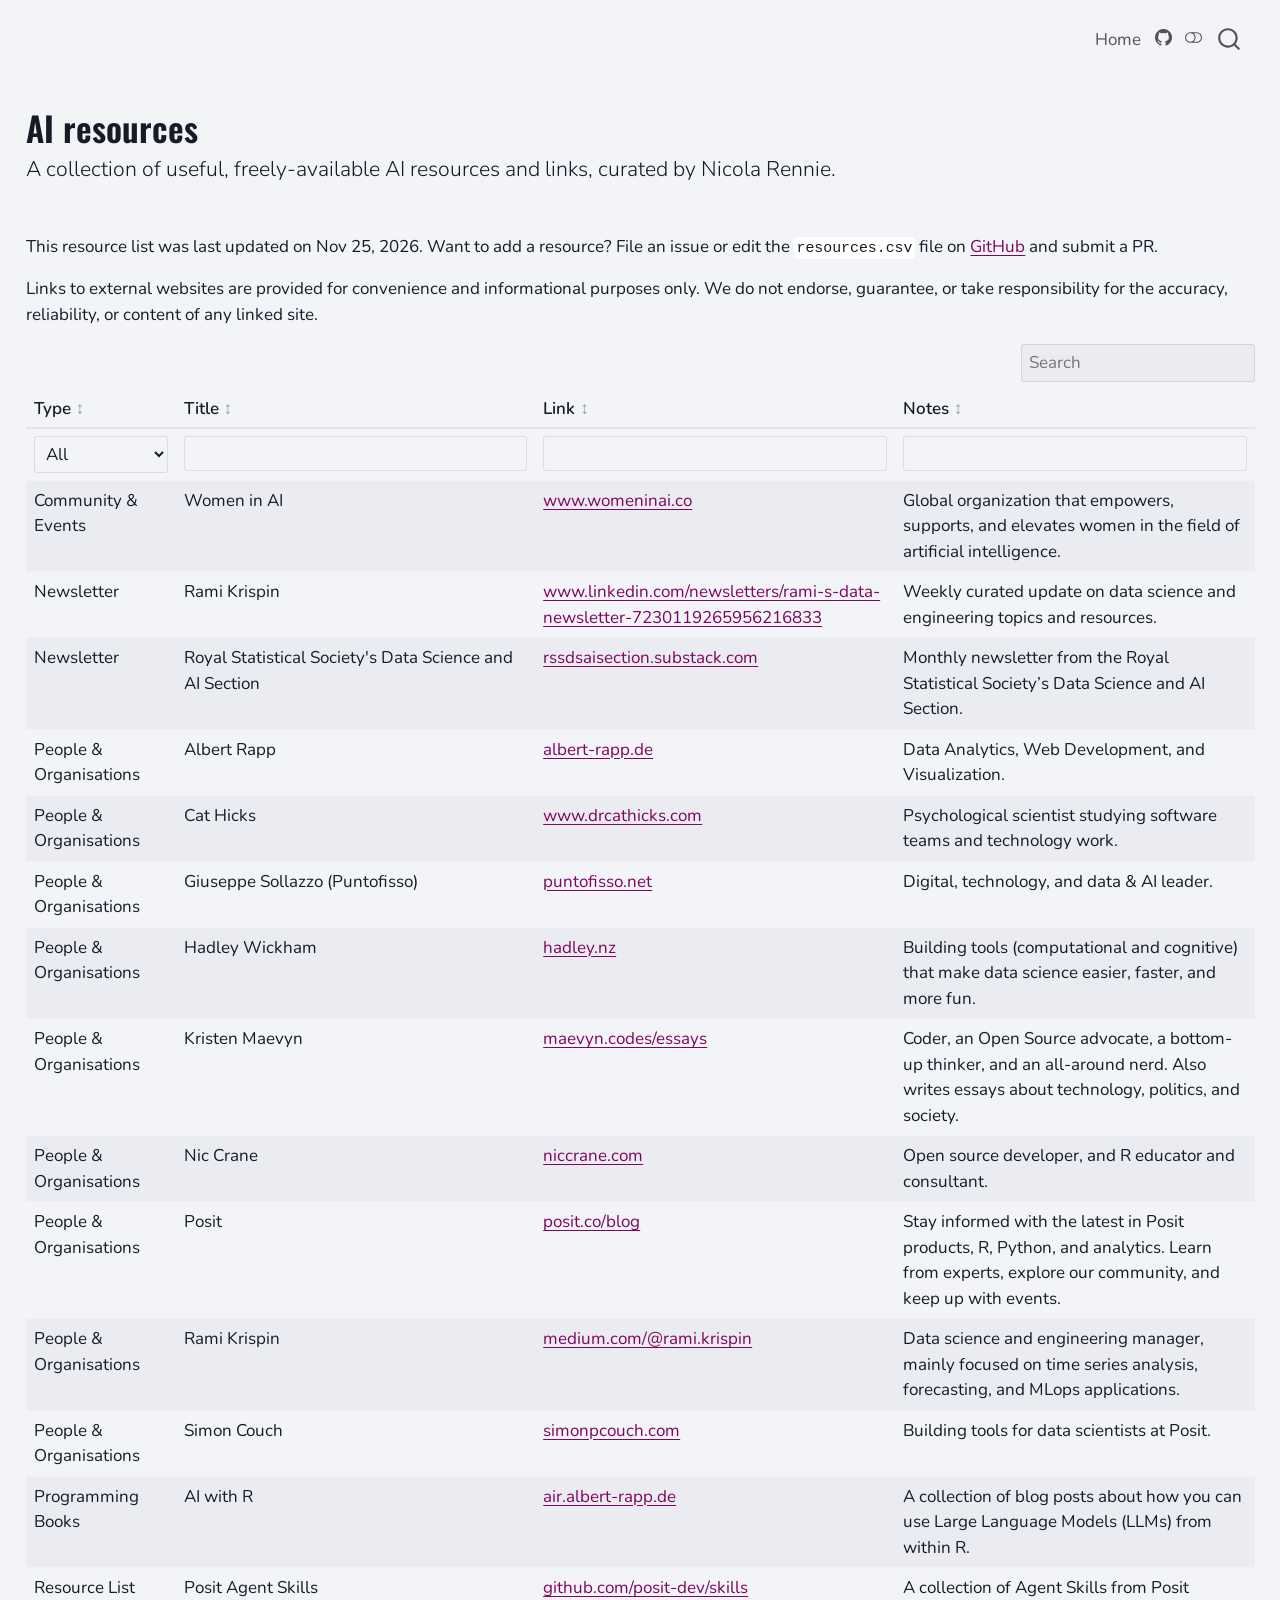
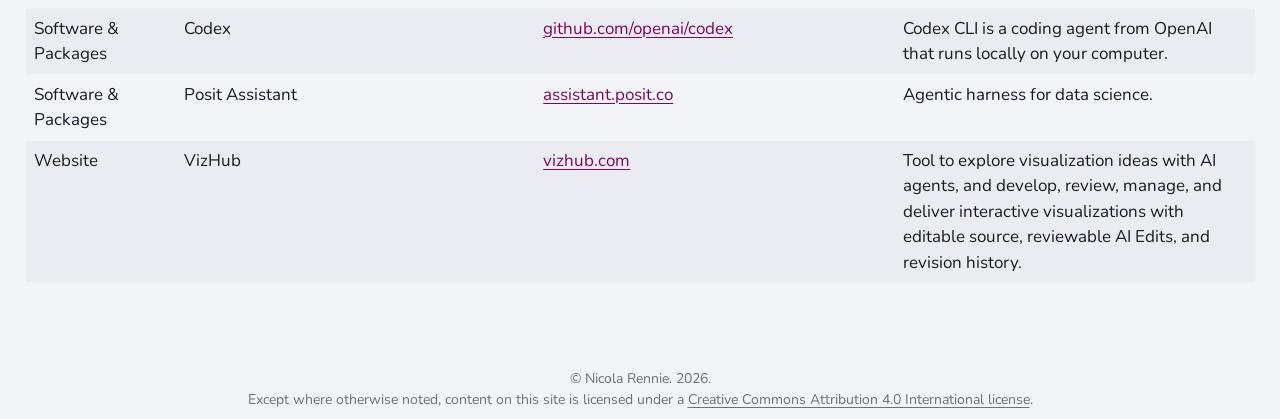
==== commit 345636bb: "Built site for gh-pages" ====
--- a/ai/index.html
+++ b/ai/index.html
@@ -50,9 +50,9 @@
 <link href="../site_libs/quarto-html/quarto-syntax-highlighting-63b5708e65d6cd79cd7618c58d0c21e7.css" rel="stylesheet" class="quarto-color-scheme-extra" id="quarto-text-highlighting-styles">
 <script src="../site_libs/bootstrap/bootstrap.min.js"></script>
 <link href="../site_libs/bootstrap/bootstrap-icons.css" rel="stylesheet">
-<link href="../site_libs/bootstrap/bootstrap-0fa3639510d4c407cc26c9f3fc196d31.min.css" rel="stylesheet" append-hash="true" class="quarto-color-scheme" id="quarto-bootstrap" data-mode="light">
-<link href="../site_libs/bootstrap/bootstrap-dark-0af0892974b7e0608076abe1d9b1cdab.min.css" rel="stylesheet" append-hash="true" class="quarto-color-scheme quarto-color-alternate" id="quarto-bootstrap" data-mode="dark">
-<link href="../site_libs/bootstrap/bootstrap-0fa3639510d4c407cc26c9f3fc196d31.min.css" rel="stylesheet" append-hash="true" class="quarto-color-scheme-extra" id="quarto-bootstrap" data-mode="light">
+<link href="../site_libs/bootstrap/bootstrap-e3c501655448dfd1e3cc73dab5965bcd.min.css" rel="stylesheet" append-hash="true" class="quarto-color-scheme" id="quarto-bootstrap" data-mode="light">
+<link href="../site_libs/bootstrap/bootstrap-dark-0c67c843d53622fe3d99f4b36ed382e3.min.css" rel="stylesheet" append-hash="true" class="quarto-color-scheme quarto-color-alternate" id="quarto-bootstrap" data-mode="dark">
+<link href="../site_libs/bootstrap/bootstrap-e3c501655448dfd1e3cc73dab5965bcd.min.css" rel="stylesheet" append-hash="true" class="quarto-color-scheme-extra" id="quarto-bootstrap" data-mode="light">
 <script id="quarto-search-options" type="application/json">{
   "location": "navbar",
   "copy-button": false,
@@ -333,7 +333,7 @@
 </header>
 
 
-<p>This resource list was last updated on Nov 16, 2026. Want to add a resource? File an issue or edit the <code>resources.csv</code> file on <a href="https://github.com/nrennie/resources">GitHub</a> and submit a PR.</p>
+<p>This resource list was last updated on Nov 25, 2026. Want to add a resource? File an issue or edit the <code>resources.csv</code> file on <a href="https://github.com/nrennie/resources">GitHub</a> and submit a PR.</p>
 <p>Links to external websites are provided for convenience and informational purposes only. We do not endorse, guarantee, or take responsibility for the accuracy, reliability, or content of any linked site.</p>
 <div class="cell">
 <div class="cell-output-display">
